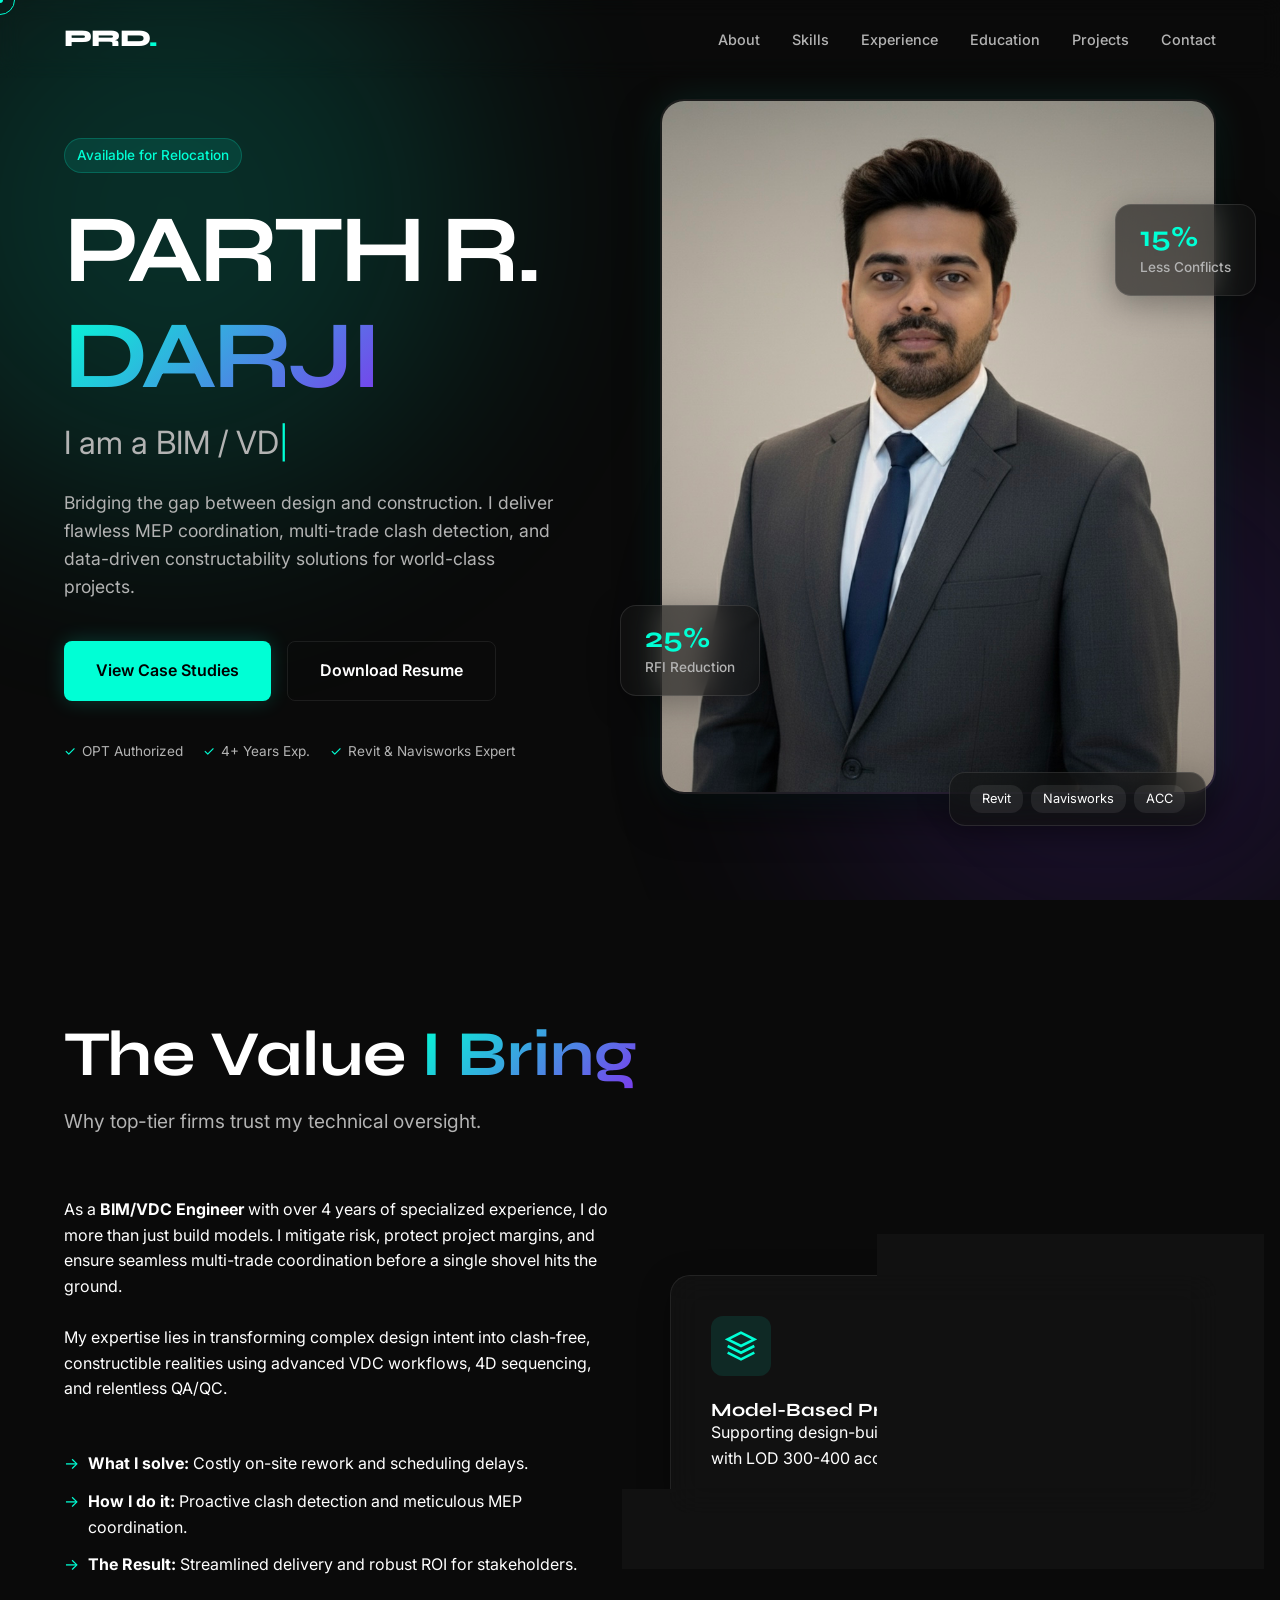
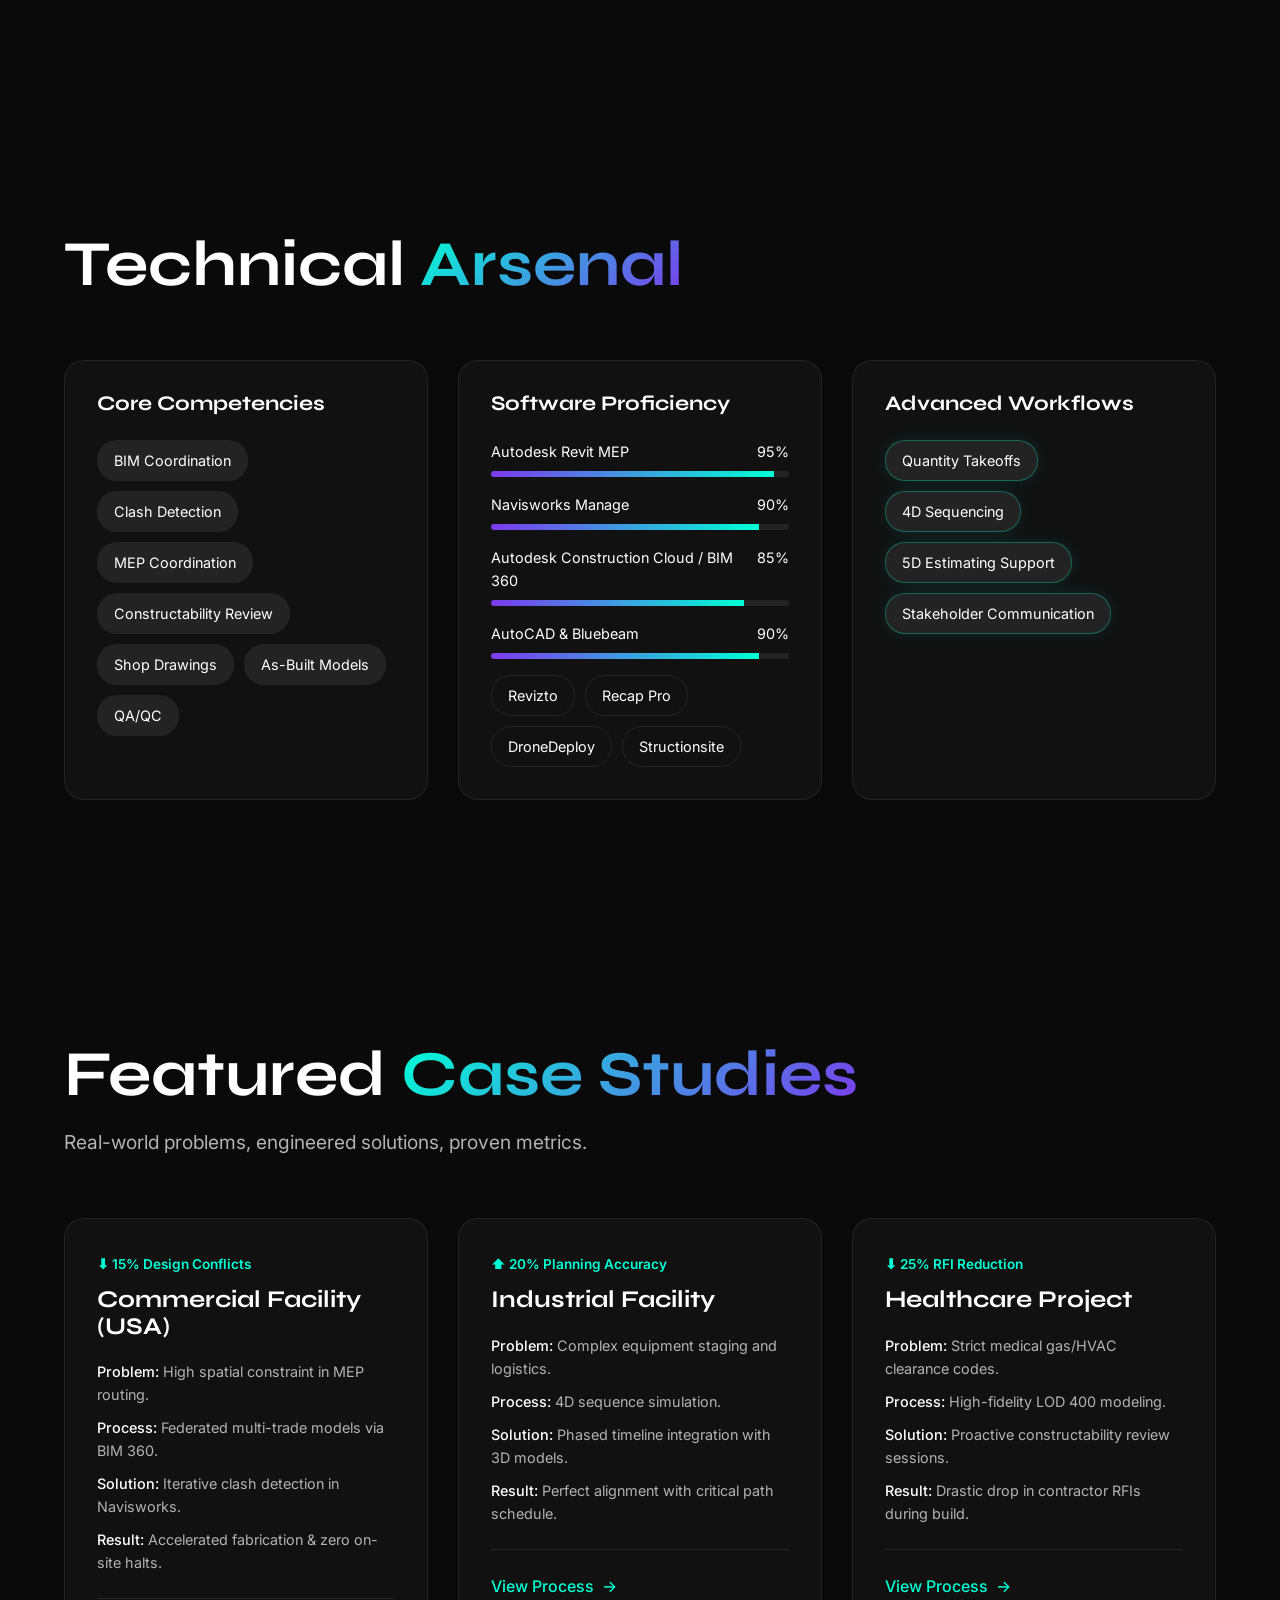
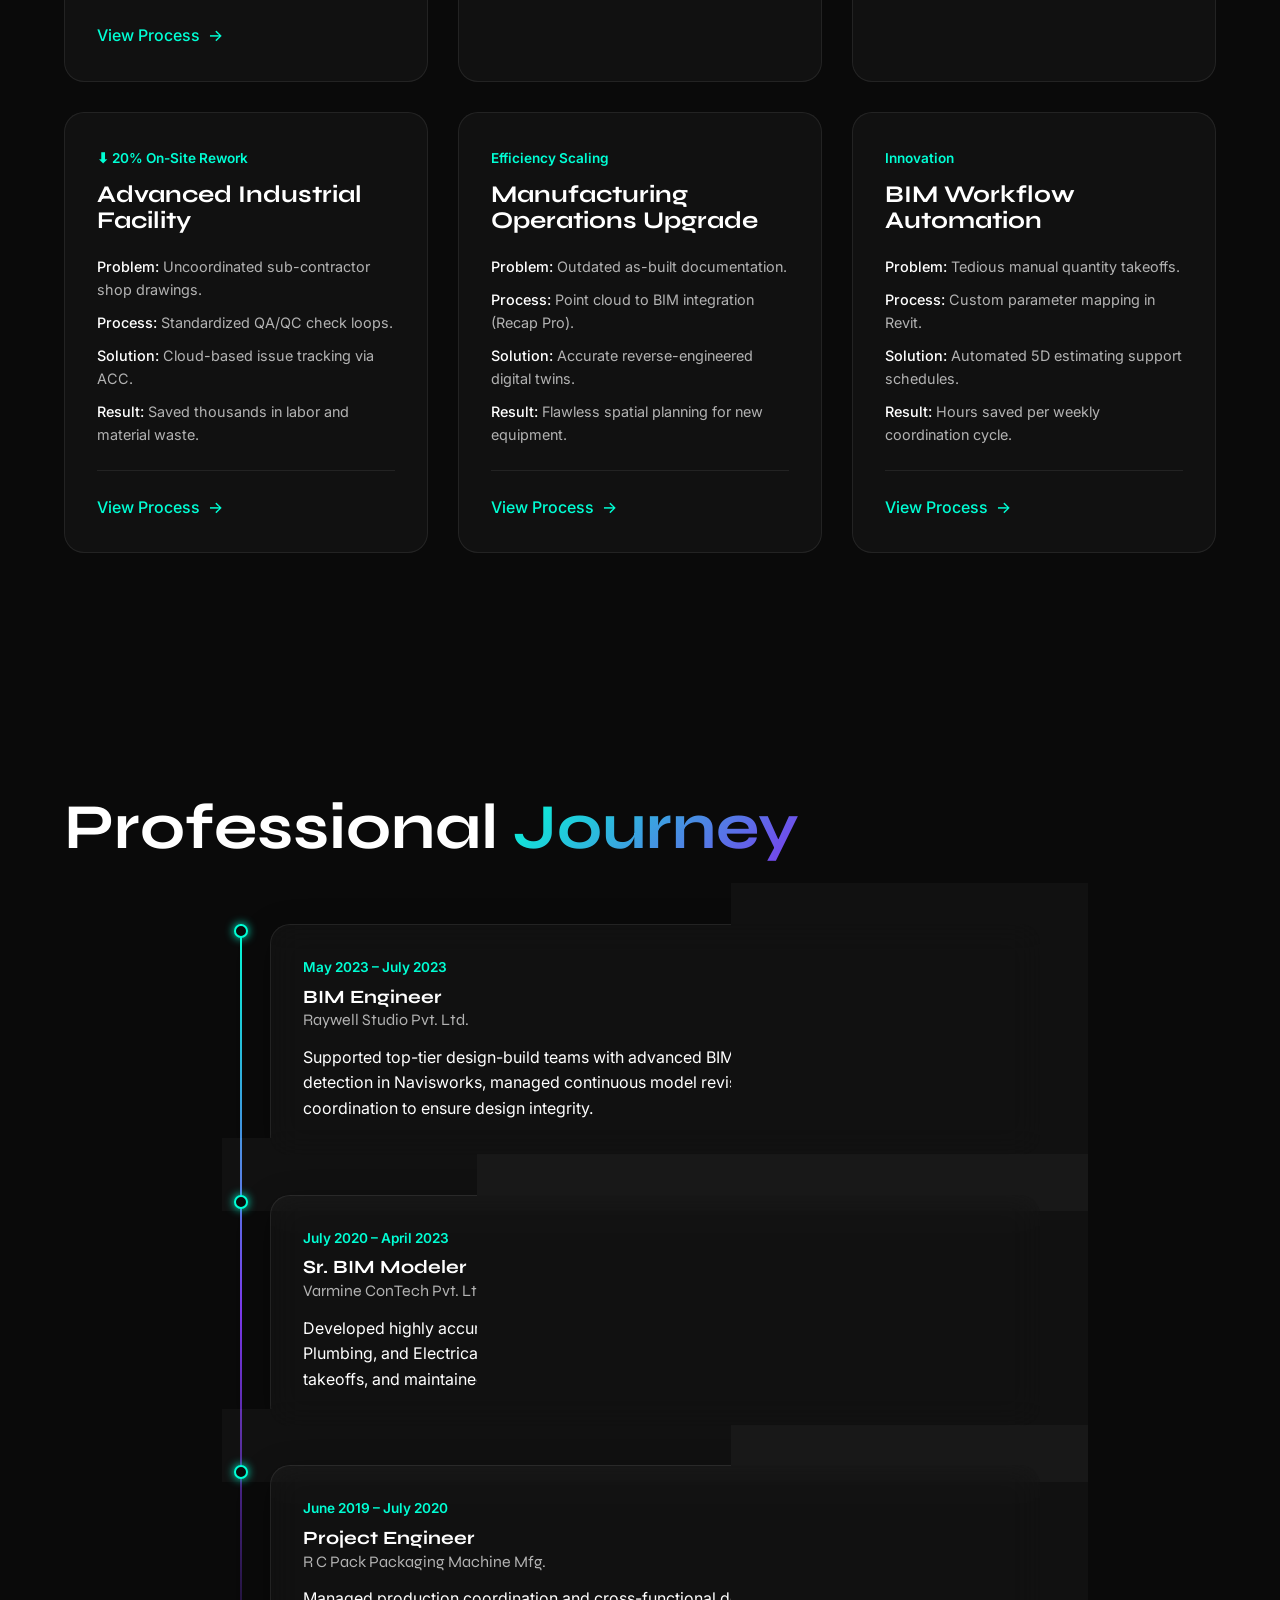
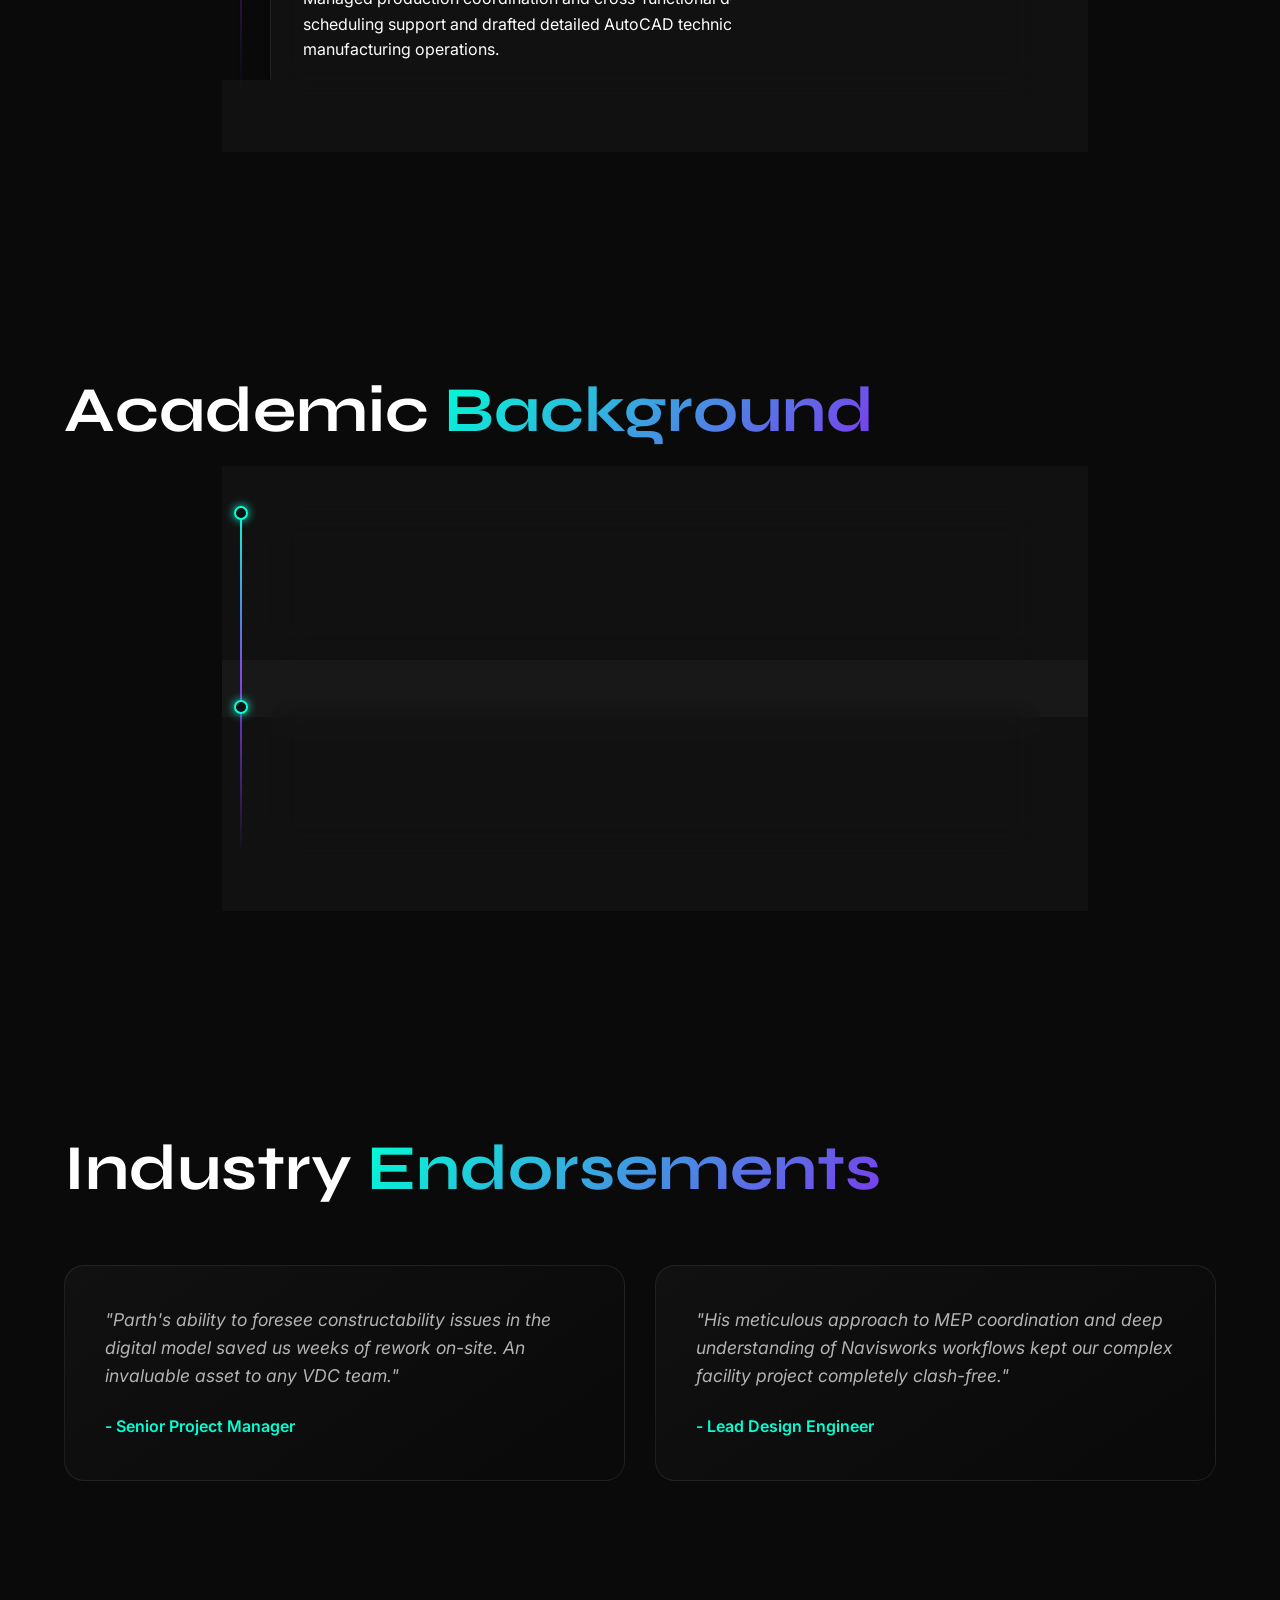
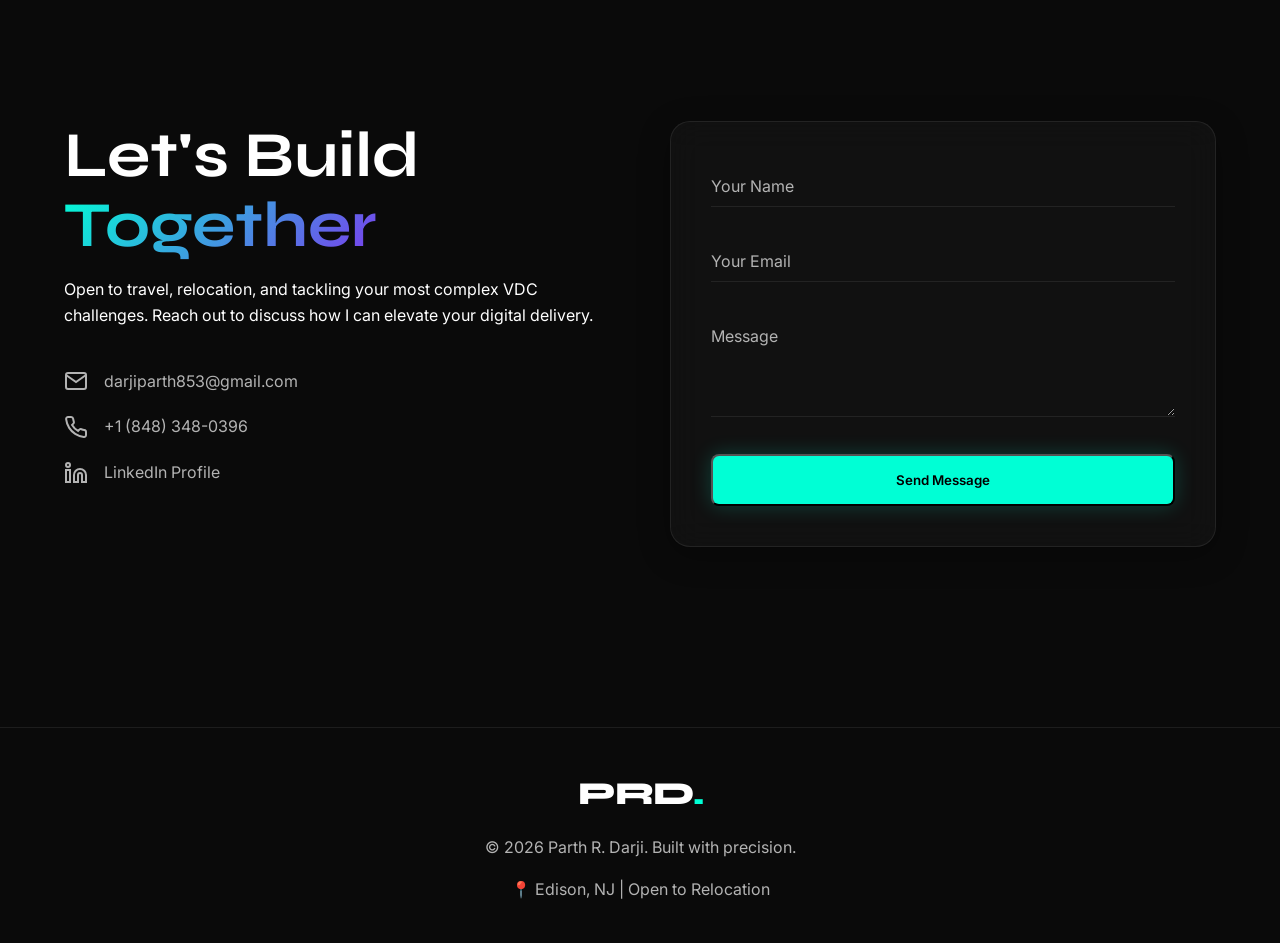
==== index.html @ 0d990e80 "Update index.html" ====
<!DOCTYPE html>
<html lang="en">
<head>
    <meta charset="UTF-8">
    <meta name="viewport" content="width=device-width, initial-scale=1.0">
    <meta name="description" content="Parth Rajendrakumar Darji - BIM/VDC Engineer & Construction Technology Specialist">
    <title>Parth R. Darji | BIM / VDC Engineer</title>
    <link rel="stylesheet" href="style.css?v=3">
    <!-- Premium Typography: Inter for UI, Syne for Headings -->
    <link rel="preconnect" href="https://fonts.googleapis.com">
    <link rel="preconnect" href="https://fonts.gstatic.com" crossorigin>
    <link href="https://fonts.googleapis.com/css2?family=Inter:wght@300;400;500;600&family=Syne:wght@500;700;800&display=swap" rel="stylesheet">
</head>
<body>
    <!-- Custom Cursor -->
    <div class="cursor-dot"></div>
    <div class="cursor-outline"></div>

    <!-- Ambient Background -->
    <div class="ambient-bg">
        <div class="glow-orb primary"></div>
        <div class="glow-orb secondary"></div>
    </div>

    <!-- Sticky Navbar -->
    <nav class="navbar">
        <div class="nav-container">
            <a href="#hero" class="logo">PRD<span>.</span></a>
            <div class="nav-links">
                <a href="#about" class="nav-link">About</a>
                <a href="#skills" class="nav-link">Skills</a>
                <a href="#experience" class="nav-link">Experience</a>
                <a href="#education" class="nav-link">Education</a>
                <a href="#projects" class="nav-link">Projects</a>
                <a href="#contact" class="nav-link">Contact</a>
            </div>
            <button class="mobile-menu-btn" aria-label="Toggle menu">
                <div class="menu-bar"></div>
                <div class="menu-bar"></div>
            </button>
        </div>
    </nav>

    <main>
        <!-- Hero Section -->
        <section id="hero" class="hero">
            <div class="hero-content reveal">
                <div class="hero-badge">Available for Relocation</div>
                <h1 class="hero-title">
                    PARTH R. <br> <span class="text-gradient">DARJI</span>
                </h1>
                <h2 class="hero-subtitle">
                    I am a <span class="typing-text"></span><span class="cursor-blink">|</span>
                </h2>
                <p class="hero-desc">
                    Bridging the gap between design and construction. I deliver flawless MEP coordination, multi-trade clash detection, and data-driven constructability solutions for world-class projects.
                </p>
                <div class="hero-actions">
                    <a href="#projects" class="btn btn-primary">View Case Studies</a>
                    <a href="Parth_Resume.pdf" target="_blank" class="btn btn-secondary">Download Resume</a>
                </div>
                
                <div class="trust-badges">
                    <div class="badge"><span>✓</span> OPT Authorized</div>
                    <div class="badge"><span>✓</span> 4+ Years Exp.</div>
                    <div class="badge"><span>✓</span> Revit & Navisworks Expert</div>
                </div>
            </div>
            <div class="hero-visual reveal tilt-card">
                <div class="hero-portrait-container 3d-element">
                    <img src="profile-photo.jpg" alt="Parth R. Darji" class="hero-portrait">
                    <div class="floating-glass-card stat-card-1">
                        <h4>15%</h4><p>Less Conflicts</p>
                    </div>
                    <div class="floating-glass-card stat-card-2">
                        <h4>25%</h4><p>RFI Reduction</p>
                    </div>
                    <div class="floating-glass-card tech-stack-card">
                        <span>Revit</span>
                        <span>Navisworks</span>
                        <span>ACC</span>
                    </div>
                </div>
            </div>
        </section>

        <!-- About Section -->
        <section id="about" class="section">
            <div class="section-header reveal">
                <h2 class="section-title">The Value <span class="text-gradient">I Bring</span></h2>
                <p class="section-subtitle">Why top-tier firms trust my technical oversight.</p>
            </div>
            <div class="about-grid">
                <div class="about-text reveal">
                    <p>As a <strong>BIM/VDC Engineer</strong> with over 4 years of specialized experience, I do more than just build models. I mitigate risk, protect project margins, and ensure seamless multi-trade coordination before a single shovel hits the ground.</p>
                    <br>
                    <p>My expertise lies in transforming complex design intent into clash-free, constructible realities using advanced VDC workflows, 4D sequencing, and relentless QA/QC.</p>
                    <br>
                    <ul class="value-list">
                        <li><strong>What I solve:</strong> Costly on-site rework and scheduling delays.</li>
                        <li><strong>How I do it:</strong> Proactive clash detection and meticulous MEP coordination.</li>
                        <li><strong>The Result:</strong> Streamlined delivery and robust ROI for stakeholders.</li>
                    </ul>
                </div>
                <div class="about-stats reveal tilt-card">
                    <div class="glass-panel">
                        <div class="panel-icon">
                            <svg width="32" height="32" viewBox="0 0 24 24" fill="none" stroke="var(--primary)" stroke-width="2"><path d="M12 2L2 7l10 5 10-5-10-5zM2 17l10 5 10-5M2 12l10 5 10-5"/></svg>
                        </div>
                        <h3>Model-Based Project Delivery</h3>
                        <p>Supporting design-build teams through the entire lifecycle with LOD 300-400 accuracy.</p>
                    </div>
                </div>
            </div>
        </section>

        <!-- Skills Section -->
        <section id="skills" class="section">
            <div class="section-header reveal">
                <h2 class="section-title">Technical <span class="text-gradient">Arsenal</span></h2>
            </div>
            <div class="skills-container">
                <div class="skill-category reveal">
                    <h3 class="category-title">Core Competencies</h3>
                    <div class="skill-tags">
                        <span class="skill-tag">BIM Coordination</span>
                        <span class="skill-tag">Clash Detection</span>
                        <span class="skill-tag">MEP Coordination</span>
                        <span class="skill-tag">Constructability Review</span>
                        <span class="skill-tag">Shop Drawings</span>
                        <span class="skill-tag">As-Built Models</span>
                        <span class="skill-tag">QA/QC</span>
                    </div>
                </div>
                <div class="skill-category reveal" style="transition-delay: 0.1s;">
                    <h3 class="category-title">Software Proficiency</h3>
                    <div class="skill-progress-list">
                        <div class="skill-bar">
                            <div class="skill-info"><span>Autodesk Revit MEP</span><span>95%</span></div>
                            <div class="progress-bg"><div class="progress-fill" data-width="95%"></div></div>
                        </div>
                        <div class="skill-bar">
                            <div class="skill-info"><span>Navisworks Manage</span><span>90%</span></div>
                            <div class="progress-bg"><div class="progress-fill" data-width="90%"></div></div>
                        </div>
                        <div class="skill-bar">
                            <div class="skill-info"><span>Autodesk Construction Cloud / BIM 360</span><span>85%</span></div>
                            <div class="progress-bg"><div class="progress-fill" data-width="85%"></div></div>
                        </div>
                        <div class="skill-bar">
                            <div class="skill-info"><span>AutoCAD & Bluebeam</span><span>90%</span></div>
                            <div class="progress-bg"><div class="progress-fill" data-width="90%"></div></div>
                        </div>
                    </div>
                    <div class="skill-tags mt-4">
                        <span class="skill-tag outline">Revizto</span>
                        <span class="skill-tag outline">Recap Pro</span>
                        <span class="skill-tag outline">DroneDeploy</span>
                        <span class="skill-tag outline">Structionsite</span>
                    </div>
                </div>
                <div class="skill-category reveal" style="transition-delay: 0.2s;">
                    <h3 class="category-title">Advanced Workflows</h3>
                    <div class="skill-tags">
                        <span class="skill-tag primary-glow">Quantity Takeoffs</span>
                        <span class="skill-tag primary-glow">4D Sequencing</span>
                        <span class="skill-tag primary-glow">5D Estimating Support</span>
                        <span class="skill-tag primary-glow">Stakeholder Communication</span>
                    </div>
                </div>
            </div>
        </section>

        <!-- Projects / Case Studies -->
        <section id="projects" class="section">
            <div class="section-header reveal">
                <h2 class="section-title">Featured <span class="text-gradient">Case Studies</span></h2>
                <p class="section-subtitle">Real-world problems, engineered solutions, proven metrics.</p>
            </div>
            <div class="projects-grid">
                <!-- Project 1 -->
                <div class="project-card reveal tilt-card">
                    <div class="project-content">
                        <div class="project-top">
                            <span class="project-metric">⬇ 15% Design Conflicts</span>
                            <h3>Commercial Facility (USA)</h3>
                        </div>
                        <div class="project-details">
                            <div class="detail-row"><span class="label">Problem:</span> High spatial constraint in MEP routing.</div>
                            <div class="detail-row"><span class="label">Process:</span> Federated multi-trade models via BIM 360.</div>
                            <div class="detail-row"><span class="label">Solution:</span> Iterative clash detection in Navisworks.</div>
                            <div class="detail-row"><span class="label">Result:</span> Accelerated fabrication & zero on-site halts.</div>
                        </div>
                        <div class="project-actions">
                            <a href="#" class="btn-text">View Process <span>→</span></a>
                        </div>
                    </div>
                </div>
                <!-- Project 2 -->
                <div class="project-card reveal tilt-card">
                    <div class="project-content">
                        <div class="project-top">
                            <span class="project-metric">⬆ 20% Planning Accuracy</span>
                            <h3>Industrial Facility</h3>
                        </div>
                        <div class="project-details">
                            <div class="detail-row"><span class="label">Problem:</span> Complex equipment staging and logistics.</div>
                            <div class="detail-row"><span class="label">Process:</span> 4D sequence simulation.</div>
                            <div class="detail-row"><span class="label">Solution:</span> Phased timeline integration with 3D models.</div>
                            <div class="detail-row"><span class="label">Result:</span> Perfect alignment with critical path schedule.</div>
                        </div>
                        <div class="project-actions">
                            <a href="#" class="btn-text">View Process <span>→</span></a>
                        </div>
                    </div>
                </div>
                <!-- Project 3 -->
                <div class="project-card reveal tilt-card">
                    <div class="project-content">
                        <div class="project-top">
                            <span class="project-metric">⬇ 25% RFI Reduction</span>
                            <h3>Healthcare Project</h3>
                        </div>
                        <div class="project-details">
                            <div class="detail-row"><span class="label">Problem:</span> Strict medical gas/HVAC clearance codes.</div>
                            <div class="detail-row"><span class="label">Process:</span> High-fidelity LOD 400 modeling.</div>
                            <div class="detail-row"><span class="label">Solution:</span> Proactive constructability review sessions.</div>
                            <div class="detail-row"><span class="label">Result:</span> Drastic drop in contractor RFIs during build.</div>
                        </div>
                        <div class="project-actions">
                            <a href="#" class="btn-text">View Process <span>→</span></a>
                        </div>
                    </div>
                </div>
                <!-- Project 4 -->
                <div class="project-card reveal tilt-card">
                    <div class="project-content">
                        <div class="project-top">
                            <span class="project-metric">⬇ 20% On-Site Rework</span>
                            <h3>Advanced Industrial Facility</h3>
                        </div>
                        <div class="project-details">
                            <div class="detail-row"><span class="label">Problem:</span> Uncoordinated sub-contractor shop drawings.</div>
                            <div class="detail-row"><span class="label">Process:</span> Standardized QA/QC check loops.</div>
                            <div class="detail-row"><span class="label">Solution:</span> Cloud-based issue tracking via ACC.</div>
                            <div class="detail-row"><span class="label">Result:</span> Saved thousands in labor and material waste.</div>
                        </div>
                        <div class="project-actions">
                            <a href="#" class="btn-text">View Process <span>→</span></a>
                        </div>
                    </div>
                </div>
                <!-- Project 5 -->
                <div class="project-card reveal tilt-card">
                    <div class="project-content">
                        <div class="project-top">
                            <span class="project-metric">Efficiency Scaling</span>
                            <h3>Manufacturing Operations Upgrade</h3>
                        </div>
                        <div class="project-details">
                            <div class="detail-row"><span class="label">Problem:</span> Outdated as-built documentation.</div>
                            <div class="detail-row"><span class="label">Process:</span> Point cloud to BIM integration (Recap Pro).</div>
                            <div class="detail-row"><span class="label">Solution:</span> Accurate reverse-engineered digital twins.</div>
                            <div class="detail-row"><span class="label">Result:</span> Flawless spatial planning for new equipment.</div>
                        </div>
                        <div class="project-actions">
                            <a href="#" class="btn-text">View Process <span>→</span></a>
                        </div>
                    </div>
                </div>
                <!-- Project 6 -->
                <div class="project-card reveal tilt-card">
                    <div class="project-content">
                        <div class="project-top">
                            <span class="project-metric">Innovation</span>
                            <h3>BIM Workflow Automation</h3>
                        </div>
                        <div class="project-details">
                            <div class="detail-row"><span class="label">Problem:</span> Tedious manual quantity takeoffs.</div>
                            <div class="detail-row"><span class="label">Process:</span> Custom parameter mapping in Revit.</div>
                            <div class="detail-row"><span class="label">Solution:</span> Automated 5D estimating support schedules.</div>
                            <div class="detail-row"><span class="label">Result:</span> Hours saved per weekly coordination cycle.</div>
                        </div>
                        <div class="project-actions">
                            <a href="#" class="btn-text">View Process <span>→</span></a>
                        </div>
                    </div>
                </div>
            </div>
        </section>

        <!-- Experience Timeline -->
        <section id="experience" class="section">
            <div class="section-header reveal">
                <h2 class="section-title">Professional <span class="text-gradient">Journey</span></h2>
            </div>
            <div class="timeline">
                <div class="timeline-item reveal">
                    <div class="timeline-dot"></div>
                    <div class="timeline-content glass-panel">
                        <span class="timeline-date">May 2023 – July 2023</span>
                        <h3>BIM Engineer</h3>
                        <h4>Raywell Studio Pvt. Ltd.</h4>
                        <p>Supported top-tier design-build teams with advanced BIM workflows. Orchestrated clash detection in Navisworks, managed continuous model revisions, and facilitated multi-trade coordination to ensure design integrity.</p>
                    </div>
                </div>
                <div class="timeline-item reveal">
                    <div class="timeline-dot"></div>
                    <div class="timeline-content glass-panel">
                        <span class="timeline-date">July 2020 – April 2023</span>
                        <h3>Sr. BIM Modeler</h3>
                        <h4>Varmine ConTech Pvt. Ltd.</h4>
                        <p>Developed highly accurate LOD 300–400 MEP models. Led clash detection across HVAC, Plumbing, and Electrical disciplines. Generated precise shop drawings, automated quantity takeoffs, and maintained strict BIM standards & QA/QC.</p>
                    </div>
                </div>
                <div class="timeline-item reveal">
                    <div class="timeline-dot"></div>
                    <div class="timeline-content glass-panel">
                        <span class="timeline-date">June 2019 – July 2020</span>
                        <h3>Project Engineer</h3>
                        <h4>R C Pack Packaging Machine Mfg.</h4>
                        <p>Managed production coordination and cross-functional delivery. Provided essential scheduling support and drafted detailed AutoCAD technical drawings to streamline manufacturing operations.</p>
                    </div>
                </div>
            </div>
        </section>

        <!-- Education Section -->
        <section id="education" class="section">
            <div class="section-header reveal">
                <h2 class="section-title">Academic <span class="text-gradient">Background</span></h2>
            </div>
            <div class="timeline">
                <div class="timeline-item reveal">
                    <div class="timeline-dot"></div>
                    <div class="timeline-content glass-panel">
                        <span class="timeline-date">Graduated: [Year]</span>
                        <h3>Master of Science in [Your Major]</h3>
                        <h4>[University Name], [Location]</h4>
                    </div>
                </div>
                <div class="timeline-item reveal">
                    <div class="timeline-dot"></div>
                    <div class="timeline-content glass-panel">
                        <span class="timeline-date">Graduated: [Year]</span>
                        <h3>Bachelor of Engineering in Civil Engineering</h3>
                        <h4>[University Name], [Location]</h4>
                    </div>
                </div>
            </div>
        </section>

        <!-- Testimonials -->
        <section id="testimonials" class="section">
            <div class="section-header reveal">
                <h2 class="section-title">Industry <span class="text-gradient">Endorsements</span></h2>
            </div>
            <div class="testimonials-grid">
                <div class="testimonial-card reveal">
                    <p class="quote">"Parth's ability to foresee constructability issues in the digital model saved us weeks of rework on-site. An invaluable asset to any VDC team."</p>
                    <div class="author">- Senior Project Manager</div>
                </div>
                <div class="testimonial-card reveal" style="transition-delay: 0.1s;">
                    <p class="quote">"His meticulous approach to MEP coordination and deep understanding of Navisworks workflows kept our complex facility project completely clash-free."</p>
                    <div class="author">- Lead Design Engineer</div>
                </div>
            </div>
        </section>

        <!-- Contact Section -->
        <section id="contact" class="section">
            <div class="contact-container reveal">
                <div class="contact-info">
                    <h2 class="section-title">Let's Build <span class="text-gradient">Together</span></h2>
                    <p>Open to travel, relocation, and tackling your most complex VDC challenges. Reach out to discuss how I can elevate your digital delivery.</p>
                    
                    <div class="contact-methods">
                        <a href="mailto:darjiparth853@gmail.com" class="contact-method">
                            <svg width="24" height="24" viewBox="0 0 24 24" fill="none" stroke="currentColor" stroke-width="2"><path d="M4 4h16c1.1 0 2 .9 2 2v12c0 1.1-.9 2-2 2H4c-1.1 0-2-.9-2-2V6c0-1.1.9-2 2-2z"></path><polyline points="22,6 12,13 2,6"></polyline></svg>
                            darjiparth853@gmail.com
                        </a>
                        <a href="tel:+18483480396" class="contact-method">
                            <svg width="24" height="24" viewBox="0 0 24 24" fill="none" stroke="currentColor" stroke-width="2"><path d="M22 16.92v3a2 2 0 0 1-2.18 2 19.79 19.79 0 0 1-8.63-3.07 19.5 19.5 0 0 1-6-6 19.79 19.79 0 0 1-3.07-8.67A2 2 0 0 1 4.11 2h3a2 2 0 0 1 2 1.72 12.84 12.84 0 0 0 .7 2.81 2 2 0 0 1-.45 2.11L8.09 9.91a16 16 0 0 0 6 6l1.27-1.27a2 2 0 0 1 2.11-.45 12.84 12.84 0 0 0 2.81.7A2 2 0 0 1 22 16.92z"></path></svg>
                            +1 (848) 348-0396
                        </a>
                        <a href="https://linkedin.com/in/darjiparth853/" target="_blank" class="contact-method">
                            <svg width="24" height="24" viewBox="0 0 24 24" fill="none" stroke="currentColor" stroke-width="2"><path d="M16 8a6 6 0 0 1 6 6v7h-4v-7a2 2 0 0 0-2-2 2 2 0 0 0-2 2v7h-4v-7a6 6 0 0 1 6-6z"></path><rect x="2" y="9" width="4" height="12"></rect><circle cx="4" cy="4" r="2"></circle></svg>
                            LinkedIn Profile
                        </a>
                    </div>
                </div>
                <form class="contact-form glass-panel">
                    <div class="input-group">
                        <input type="text" id="name" required placeholder=" ">
                        <label for="name">Your Name</label>
                    </div>
                    <div class="input-group">
                        <input type="email" id="email" required placeholder=" ">
                        <label for="email">Your Email</label>
                    </div>
                    <div class="input-group">
                        <textarea id="message" required rows="4" placeholder=" "></textarea>
                        <label for="message">Message</label>
                    </div>
                    <button type="submit" class="btn btn-primary w-100">Send Message</button>
                </form>
            </div>
        </section>
    </main>

    <footer>
        <div class="footer-content">
            <p class="logo">PRD<span>.</span></p>
            <p>&copy; <script>document.write(new Date().getFullYear())</script> Parth R. Darji. Built with precision.</p>
            <p class="location">📍 Edison, NJ | Open to Relocation</p>
        </div>
    </footer>

    <script src="script.js"></script>
</body>
</html>
---- style.css ----
:root {
    /* Color System */
    --bg: #0a0a0a;
    --surface: rgba(255, 255, 255, 0.03);
    --surface-hover: rgba(255, 255, 255, 0.08);
    --surface-border: rgba(255, 255, 255, 0.08);
    --primary: #00ffd5;
    --secondary: #7c3aed;
    --text: #ffffff;
    --muted: #b3b3b3;
    --accent-glow: rgba(0, 255, 213, 0.25);
    
    /* Typography */
    --font-sans: 'Inter', sans-serif;
    --font-heading: 'Syne', sans-serif;
    
    /* Spacing & Layout */
    --max-width: 1200px;
    --section-padding: 120px 24px;
    
    /* Animation */
    --transition-smooth: 0.4s cubic-bezier(0.16, 1, 0.3, 1);
}

/* Base Reset */
* {
    margin: 0;
    padding: 0;
    box-sizing: border-box;
}

html {
    scroll-behavior: smooth;
}

body {
    font-family: var(--font-sans);
    background-color: var(--bg);
    color: var(--text);
    line-height: 1.6;
    overflow-x: hidden;
    cursor: none; /* Custom cursor */
}

/* Custom Cursor */
.cursor-dot, .cursor-outline {
    position: fixed;
    top: 0;
    left: 0;
    transform: translate(-50%, -50%);
    border-radius: 50%;
    z-index: 9999;
    pointer-events: none;
}

.cursor-dot {
    width: 6px;
    height: 6px;
    background-color: var(--primary);
}

.cursor-outline {
    width: 30px;
    height: 30px;
    border: 1px solid var(--primary);
    transition: width 0.2s, height 0.2s, background-color 0.2s;
}

/* Ambient Background */
.ambient-bg {
    position: fixed;
    top: 0;
    left: 0;
    width: 100vw;
    height: 100vh;
    z-index: -1;
    overflow: hidden;
}

.glow-orb {
    position: absolute;
    width: 600px;
    height: 600px;
    border-radius: 50%;
    filter: blur(120px);
    opacity: 0.15;
    animation: float 15s ease-in-out infinite alternate;
}

.glow-orb.primary {
    background: var(--primary);
    top: -10%;
    left: -10%;
}

.glow-orb.secondary {
    background: var(--secondary);
    bottom: -10%;
    right: -10%;
    animation-delay: -5s;
}

@keyframes float {
    0% { transform: translate(0, 0); }
    100% { transform: translate(50px, 50px); }
}

/* Typography & Utilities */
h1, h2, h3, h4 {
    font-family: var(--font-heading);
    font-weight: 700;
    line-height: 1.1;
}

.text-gradient {
    background: linear-gradient(135deg, var(--primary), var(--secondary));
    -webkit-background-clip: text;
    -webkit-text-fill-color: transparent;
    background-clip: text;
    color: transparent;
}

.glass-panel, .glass-card {
    background: var(--surface);
    backdrop-filter: blur(16px);
    -webkit-backdrop-filter: blur(16px);
    border: 1px solid var(--surface-border);
    border-radius: 20px;
    box-shadow: 0 8px 32px rgba(0, 0, 0, 0.3);
}

/* Buttons */
.btn {
    display: inline-flex;
    align-items: center;
    justify-content: center;
    padding: 16px 32px;
    border-radius: 8px;
    font-weight: 600;
    font-family: var(--font-sans);
    text-decoration: none;
    transition: var(--transition-smooth);
    cursor: none;
    position: relative;
    overflow: hidden;
}

.btn-primary {
    background: var(--primary);
    color: #000;
    box-shadow: 0 0 20px rgba(0, 255, 213, 0.2);
}

.btn-primary:hover {
    transform: translateY(-2px);
    box-shadow: 0 0 30px var(--accent-glow);
}

.btn-secondary {
    background: transparent;
    color: var(--text);
    border: 1px solid var(--surface-border);
}

.btn-secondary:hover {
    background: var(--surface-hover);
    border-color: var(--primary);
}

.w-100 { width: 100%; }

/* Navbar */
.navbar {
    position: fixed;
    top: 0;
    left: 0;
    width: 100%;
    padding: 20px 0;
    z-index: 100;
    transition: var(--transition-smooth);
    backdrop-filter: blur(10px);
}

.navbar.scrolled {
    background: rgba(10, 10, 10, 0.8);
    padding: 15px 0;
    border-bottom: 1px solid var(--surface-border);
}

.nav-container {
    max-width: var(--max-width);
    margin: 0 auto;
    padding: 0 24px;
    display: flex;
    justify-content: space-between;
    align-items: center;
}

.logo {
    font-family: var(--font-heading);
    font-size: 1.5rem;
    font-weight: 800;
    color: var(--text);
    text-decoration: none;
    letter-spacing: -1px;
}

.logo span {
    color: var(--primary);
}

.nav-links {
    display: flex;
    gap: 32px;
}

.nav-link {
    color: var(--muted);
    text-decoration: none;
    font-size: 0.9rem;
    font-weight: 500;
    transition: color 0.3s ease;
    position: relative;
}

.nav-link:hover, .nav-link.active {
    color: var(--text);
}

.nav-link::after {
    content: '';
    position: absolute;
    bottom: -4px;
    left: 0;
    width: 0;
    height: 2px;
    background: var(--primary);
    transition: width 0.3s ease;
}

.nav-link.active::after {
    width: 100%;
}

.mobile-menu-btn {
    display: none;
    background: none;
    border: none;
    cursor: pointer;
    gap: 6px;
    flex-direction: column;
}

.menu-bar {
    width: 24px;
    height: 2px;
    background: var(--text);
    transition: 0.3s;
}

/* Sections */
.section {
    padding: var(--section-padding);
    max-width: var(--max-width);
    margin: 0 auto;
}

.section-header {
    margin-bottom: 60px;
}

.section-title {
    font-size: clamp(2.5rem, 5vw, 4rem);
    margin-bottom: 16px;
}

.section-subtitle {
    color: var(--muted);
    font-size: 1.2rem;
}

/* Hero Section */
.hero {
    min-height: 100vh;
    display: grid;
    grid-template-columns: 1fr 1fr;
    align-items: center;
    max-width: var(--max-width);
    margin: 0 auto;
    padding: 0 24px;
    gap: 40px;
}

.hero-badge {
    display: inline-block;
    padding: 6px 12px;
    background: rgba(0, 255, 213, 0.1);
    border: 1px solid rgba(0, 255, 213, 0.2);
    border-radius: 20px;
    color: var(--primary);
    font-size: 0.85rem;
    font-weight: 500;
    margin-bottom: 24px;
}

.hero-title {
    font-size: clamp(3.5rem, 8vw, 6rem);
    letter-spacing: -0.04em;
    margin-bottom: 16px;
}

.hero-subtitle {
    font-size: clamp(1.5rem, 3vw, 2rem);
    color: var(--muted);
    margin-bottom: 24px;
    font-family: var(--font-sans);
    font-weight: 400;
    min-height: 2.5rem;
}

.cursor-blink {
    color: var(--primary);
    animation: blink 1s step-end infinite;
}

@keyframes blink { 50% { opacity: 0; } }

.hero-desc {
    color: var(--muted);
    font-size: 1.1rem;
    max-width: 500px;
    margin-bottom: 40px;
}

.hero-actions {
    display: flex;
    gap: 16px;
    margin-bottom: 40px;
}

.trust-badges {
    display: flex;
    gap: 20px;
    flex-wrap: wrap;
}

.badge {
    font-size: 0.85rem;
    color: var(--muted);
    display: flex;
    align-items: center;
    gap: 6px;
}

.badge span { color: var(--primary); }

/* 3D Tilt Card in Hero */
.hero-visual { 
    perspective: 1000px; 
    transform-style: preserve-3d;
    display: flex;
    justify-content: center;
}
.tilt-card { transform-style: preserve-3d; }
.3d-element {
    position: relative;
    transform-style: preserve-3d;
    width: 100%;
    max-width: 280px;
    margin: 0 auto;
}

.hero-portrait {
    width: 100%;
    height: auto;
    aspect-ratio: 4/5;
    object-fit: cover;
    border-radius: 24px;
    border: 2px solid var(--surface-border);
    box-shadow: 0 20px 40px rgba(0,0,0,0.5), 0 0 40px rgba(0,255,213,0.1);
    transition: var(--transition-smooth);
}

.tilt-card:hover .hero-portrait {
    border-color: rgba(0, 255, 213, 0.4);
    box-shadow: 0 20px 40px rgba(0,0,0,0.6), 0 0 60px rgba(0,255,213,0.3);
}

.floating-glass-card {
    position: absolute;
    background: rgba(20, 20, 20, 0.6);
    backdrop-filter: blur(16px);
    -webkit-backdrop-filter: blur(16px);
    border: 1px solid rgba(255, 255, 255, 0.1);
    border-radius: 16px;
    padding: 16px 24px;
    box-shadow: 0 8px 32px rgba(0, 0, 0, 0.3);
    transform: translateZ(60px);
}

.floating-glass-card h4 {
    font-size: 1.8rem;
    color: var(--primary);
    margin-bottom: 4px;
}
.floating-glass-card p { color: var(--muted); font-size: 0.85rem; font-weight: 500; }

.stat-card-1 { top: 15%; right: -40px; transform: translateZ(60px); }
.stat-card-2 { bottom: 15%; left: -40px; transform: translateZ(90px); }
.tech-stack-card { bottom: -25px; right: 10px; display: flex; gap: 8px; padding: 12px 20px; transform: translateZ(45px); }

.tech-stack-card span {
    padding: 4px 12px;
    background: var(--surface-hover);
    border-radius: 12px;
    font-size: 0.8rem;
    color: var(--text);
}

/* About Section */
.about-grid {
    display: grid;
    grid-template-columns: 1fr 1fr;
    gap: 60px;
    align-items: center;
}

.value-list {
    margin-top: 24px;
    list-style: none;
}
.value-list li {
    margin-bottom: 12px;
    padding-left: 24px;
    position: relative;
}
.value-list li::before {
    content: '→';
    position: absolute;
    left: 0;
    color: var(--primary);
}

.panel-icon {
    width: 60px; height: 60px;
    background: rgba(0, 255, 213, 0.1);
    border-radius: 12px;
    display: flex; align-items: center; justify-content: center;
    margin-bottom: 24px;
}

.about-stats .glass-panel { padding: 40px; }

/* Skills Section */
.skills-container {
    display: grid;
    grid-template-columns: repeat(auto-fit, minmax(300px, 1fr));
    gap: 30px;
}

.skill-category {
    background: var(--surface);
    border: 1px solid var(--surface-border);
    border-radius: 20px;
    padding: 32px;
}

.category-title { margin-bottom: 24px; font-size: 1.3rem; }

.skill-tags { display: flex; flex-wrap: wrap; gap: 10px; }
.skill-tag {
    padding: 8px 16px;
    background: var(--surface-hover);
    border-radius: 20px;
    font-size: 0.9rem;
    border: 1px solid transparent;
}
.skill-tag.outline { background: transparent; border-color: var(--surface-border); }
.skill-tag.primary-glow { border-color: rgba(0, 255, 213, 0.3); box-shadow: 0 0 15px rgba(0,255,213,0.1); }

.skill-bar { margin-bottom: 16px; }
.skill-info { display: flex; justify-content: space-between; margin-bottom: 8px; font-size: 0.9rem; }
.progress-bg { width: 100%; height: 6px; background: var(--surface-border); border-radius: 3px; overflow: hidden; }
.progress-fill { height: 100%; background: linear-gradient(90deg, var(--secondary), var(--primary)); width: 0; transition: width 1.5s cubic-bezier(0.16, 1, 0.3, 1); }

/* Projects Section */
.projects-grid {
    display: grid;
    grid-template-columns: repeat(auto-fit, minmax(350px, 1fr));
    gap: 30px;
}

.project-card {
    background: var(--surface);
    border: 1px solid var(--surface-border);
    border-radius: 20px;
    padding: 32px;
    transition: var(--transition-smooth);
    position: relative;
    overflow: hidden;
}

.project-card:hover { border-color: rgba(0, 255, 213, 0.3); }

.project-metric {
    display: inline-block;
    color: var(--primary);
    font-size: 0.85rem;
    font-weight: 600;
    margin-bottom: 12px;
}

.project-card h3 { margin-bottom: 20px; font-size: 1.5rem; }

.detail-row {
    margin-bottom: 10px;
    font-size: 0.9rem;
    color: var(--muted);
}
.detail-row .label { color: #fff; font-weight: 500; }

.project-actions { margin-top: 24px; padding-top: 24px; border-top: 1px solid var(--surface-border); }
.btn-text { color: var(--primary); text-decoration: none; font-weight: 500; display: flex; align-items: center; gap: 8px; }
.btn-text span { transition: transform 0.3s; }
.btn-text:hover span { transform: translateX(5px); }

/* Timeline Section */
.timeline { position: relative; max-width: 800px; margin: 0 auto; padding-left: 30px; }
.timeline::before {
    content: ''; position: absolute; left: 0; top: 0; height: 100%; width: 2px;
    background: linear-gradient(to bottom, var(--primary), var(--secondary), transparent);
}

.timeline-item { position: relative; margin-bottom: 40px; }
.timeline-dot {
    position: absolute; left: -36px; top: 0; width: 14px; height: 14px;
    background: var(--bg); border: 2px solid var(--primary); border-radius: 50%;
    box-shadow: 0 0 10px var(--primary);
}
.timeline-content { padding: 32px; }
.timeline-date { color: var(--primary); font-size: 0.85rem; font-weight: 600; display: block; margin-bottom: 8px; }
.timeline-content h3 { margin-bottom: 4px; }
.timeline-content h4 { color: var(--muted); font-size: 1rem; margin-bottom: 16px; font-weight: 400; }

/* Testimonials */
.testimonials-grid { display: grid; grid-template-columns: repeat(auto-fit, minmax(300px, 1fr)); gap: 30px; }
.testimonial-card {
    padding: 40px; background: linear-gradient(145deg, var(--surface), transparent);
    border: 1px solid var(--surface-border); border-radius: 20px;
}
.quote { font-size: 1.1rem; font-style: italic; margin-bottom: 24px; color: var(--muted); }
.author { font-weight: 600; color: var(--primary); }

/* Contact Section */
.contact-container { display: grid; grid-template-columns: 1fr 1fr; gap: 60px; align-items: start; }
.contact-methods { margin-top: 40px; display: flex; flex-direction: column; gap: 20px; }
.contact-method { display: flex; align-items: center; gap: 16px; color: var(--muted); text-decoration: none; transition: color 0.3s; }
.contact-method:hover { color: var(--primary); }

.contact-form { padding: 40px; }
.input-group { position: relative; margin-bottom: 30px; }
.input-group input, .input-group textarea {
    width: 100%; padding: 12px 0; background: transparent; border: none;
    border-bottom: 1px solid var(--surface-border); color: var(--text);
    font-family: var(--font-sans); font-size: 1rem; outline: none; transition: 0.3s;
}
.input-group label {
    position: absolute; left: 0; top: 12px; color: var(--muted); pointer-events: none; transition: 0.3s;
}
.input-group input:focus, .input-group textarea:focus { border-bottom-color: var(--primary); }
.input-group input:focus ~ label, .input-group textarea:focus ~ label,
.input-group input:not(:placeholder-shown) ~ label, .input-group textarea:not(:placeholder-shown) ~ label {
    top: -20px; font-size: 0.8rem; color: var(--primary);
}

/* Footer */
footer { border-top: 1px solid var(--surface-border); padding: 40px 24px; text-align: center; margin-top: 60px; }
.footer-content { max-width: var(--max-width); margin: 0 auto; display: flex; flex-direction: column; gap: 16px; color: var(--muted); }
.footer-content .logo { font-size: 2rem; color: #fff; }

/* Animations */
.reveal { opacity: 0; transform: translateY(40px); transition: 0.8s cubic-bezier(0.16, 1, 0.3, 1); }
.reveal.active { opacity: 1; transform: translateY(0); }

/* Responsive */
@media (max-width: 992px) {
    .hero, .about-grid, .contact-container { grid-template-columns: 1fr; }
    .hero { text-align: center; padding-top: 120px; }
    .hero-actions { justify-content: center; }
    .trust-badges { justify-content: center; }
    .3d-element { margin: 60px auto 0; max-width: 260px; }
    .stat-card-1 { right: -20px; }
    .stat-card-2 { left: -20px; }
}

@media (max-width: 768px) {
    .nav-links {
        position: fixed; top: 0; right: -100%; width: 70%; height: 100vh;
        background: rgba(10, 10, 10, 0.95); backdrop-filter: blur(20px);
        flex-direction: column; justify-content: center; align-items: center;
        transition: 0.4s; border-left: 1px solid var(--surface-border);
    }
    .nav-links.active { right: 0; }
    .mobile-menu-btn { display: flex; z-index: 101; }
    
    .section-padding { padding: 80px 20px; }
    .hero-title { font-size: 3rem; }
    
    .stat-card-1, .stat-card-2 { padding: 12px 16px; }
    .floating-glass-card h4 { font-size: 1.4rem; }
    
    .cursor-dot, .cursor-outline { display: none; } /* Disable custom cursor on mobile */
    body { cursor: auto; }
    .btn, a { cursor: pointer; }
}
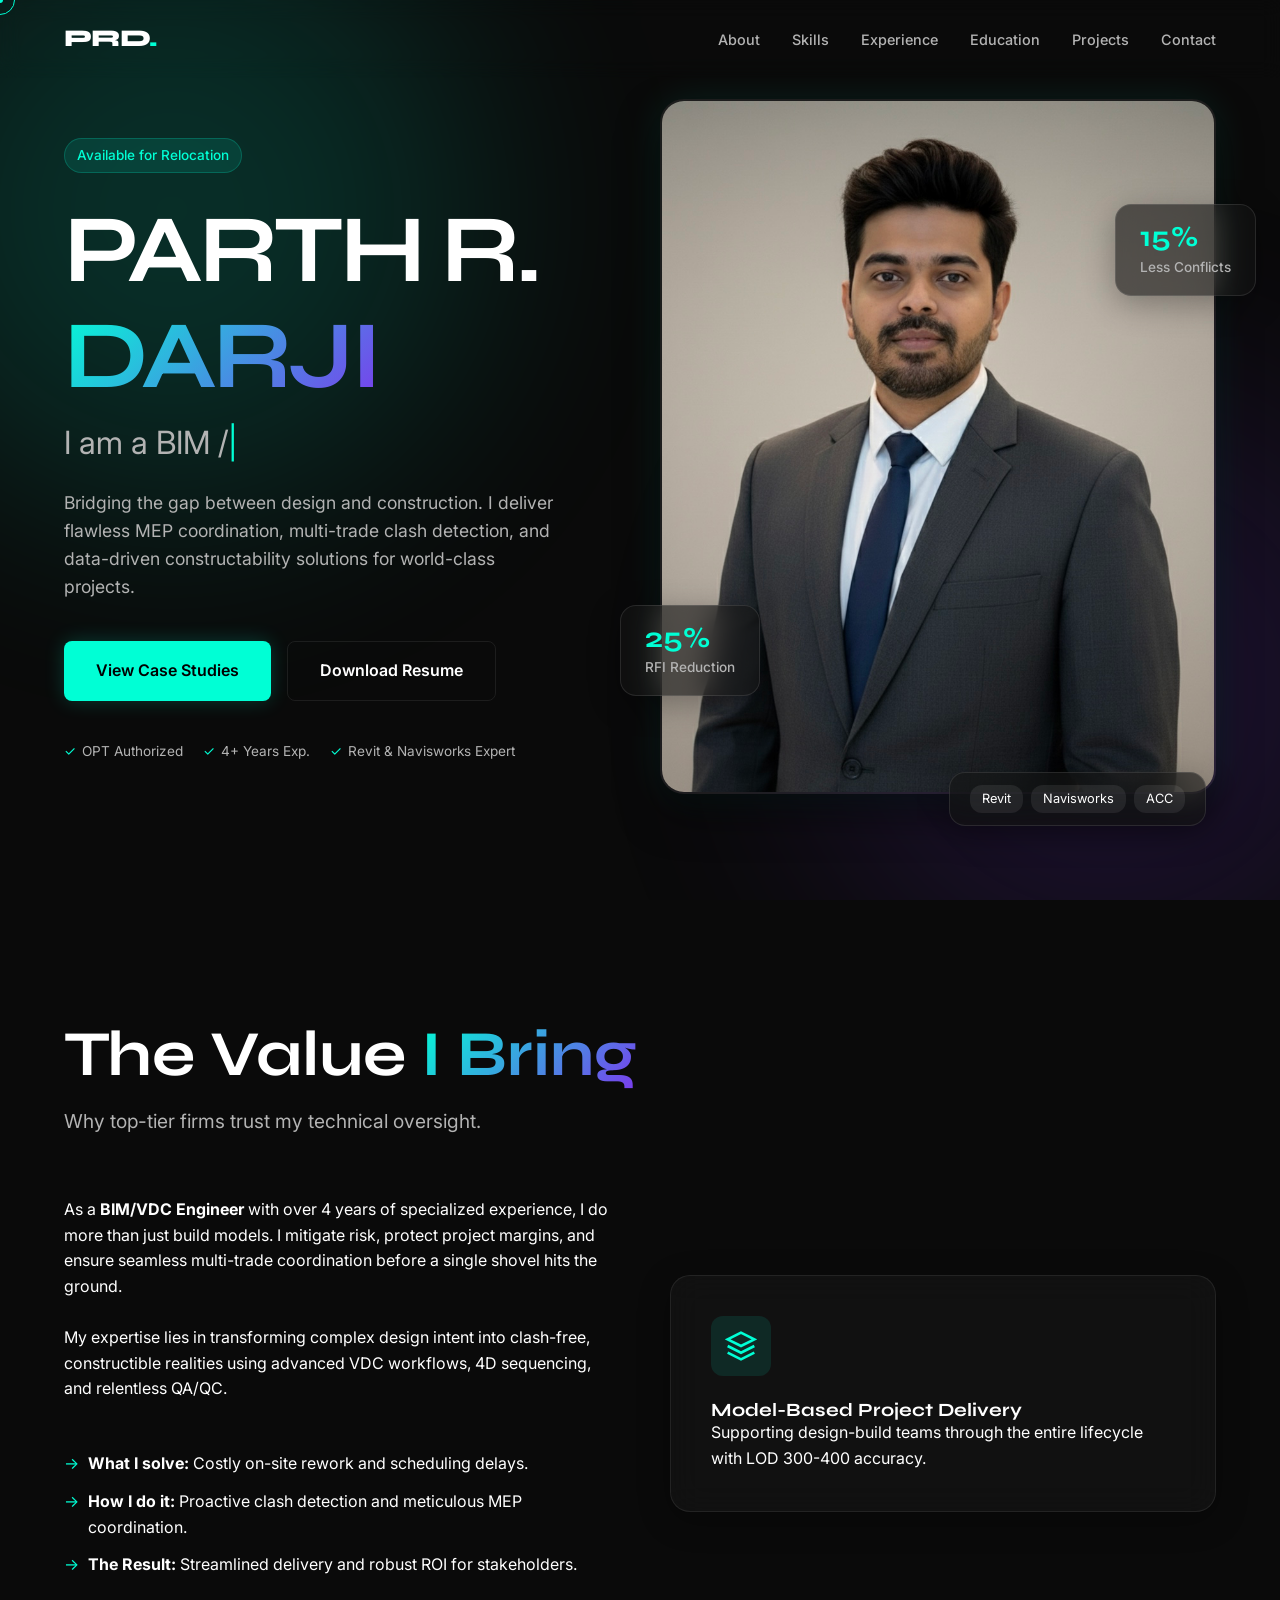
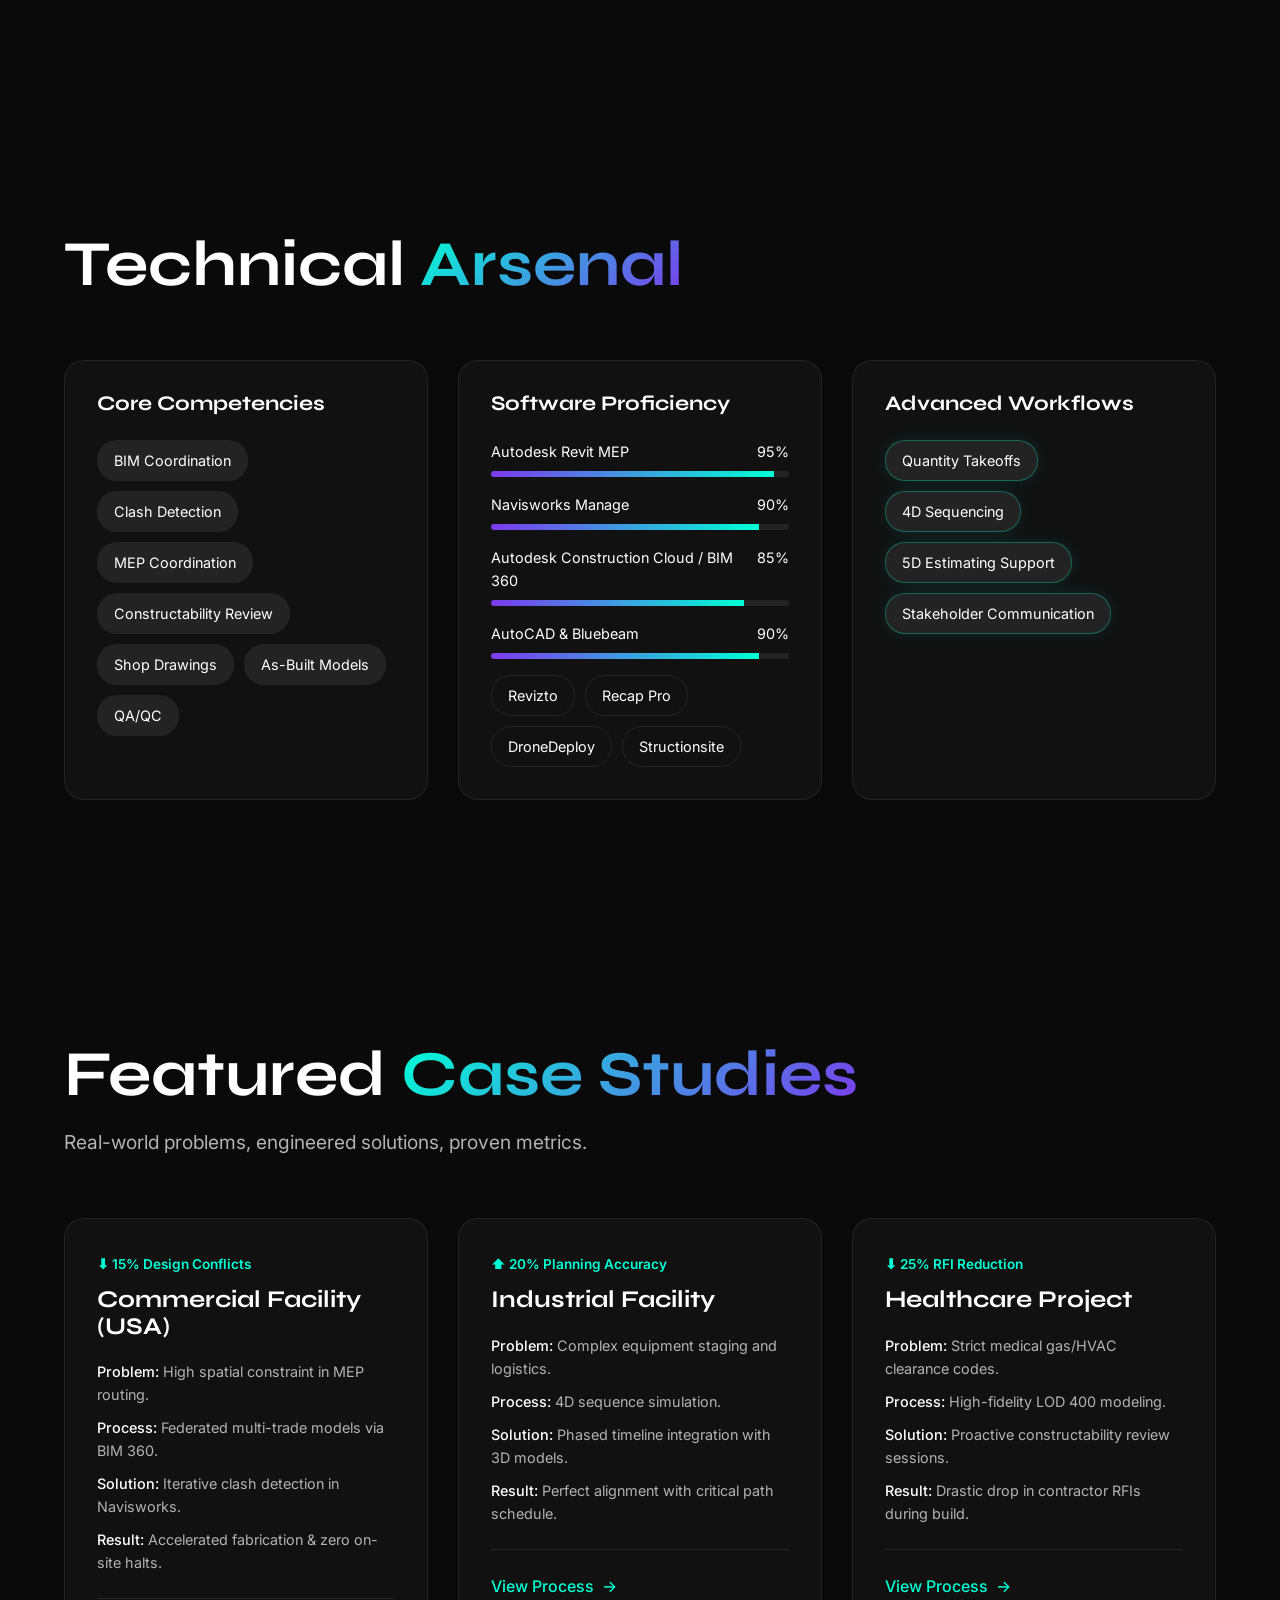
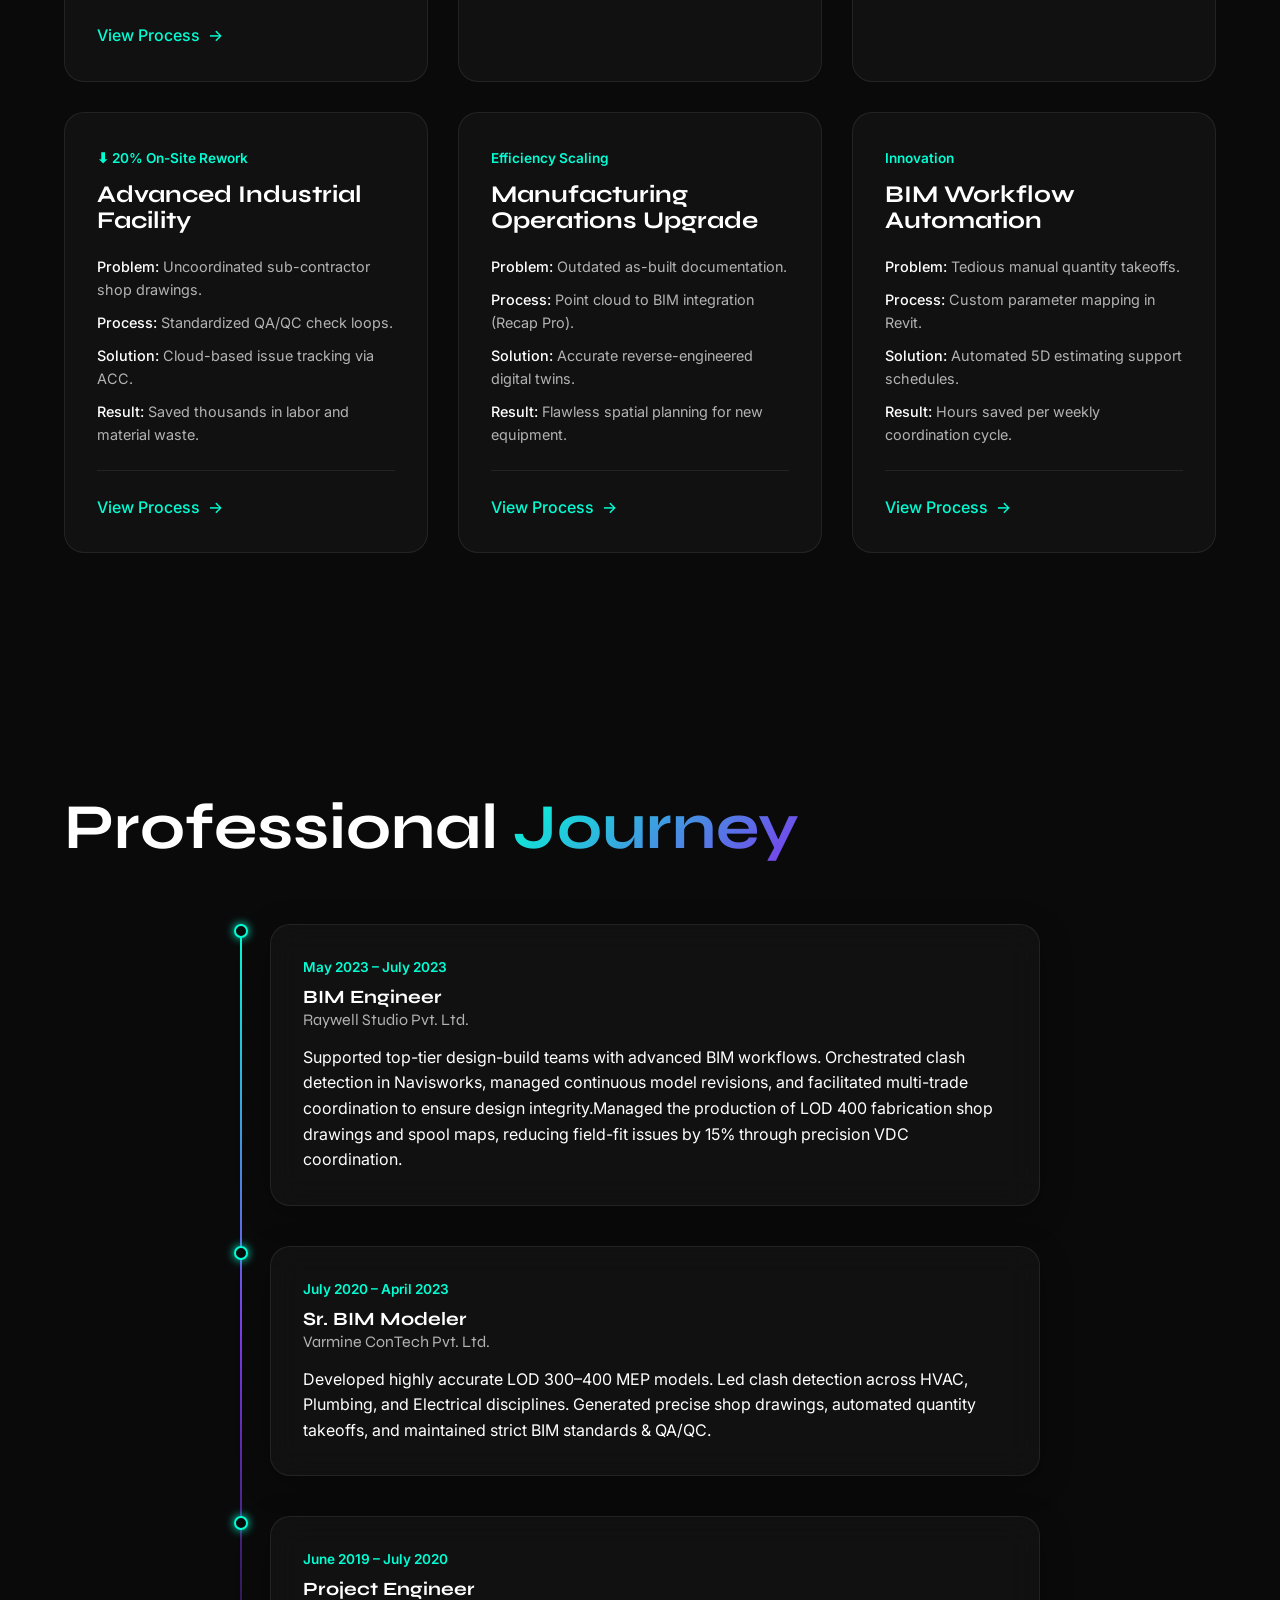
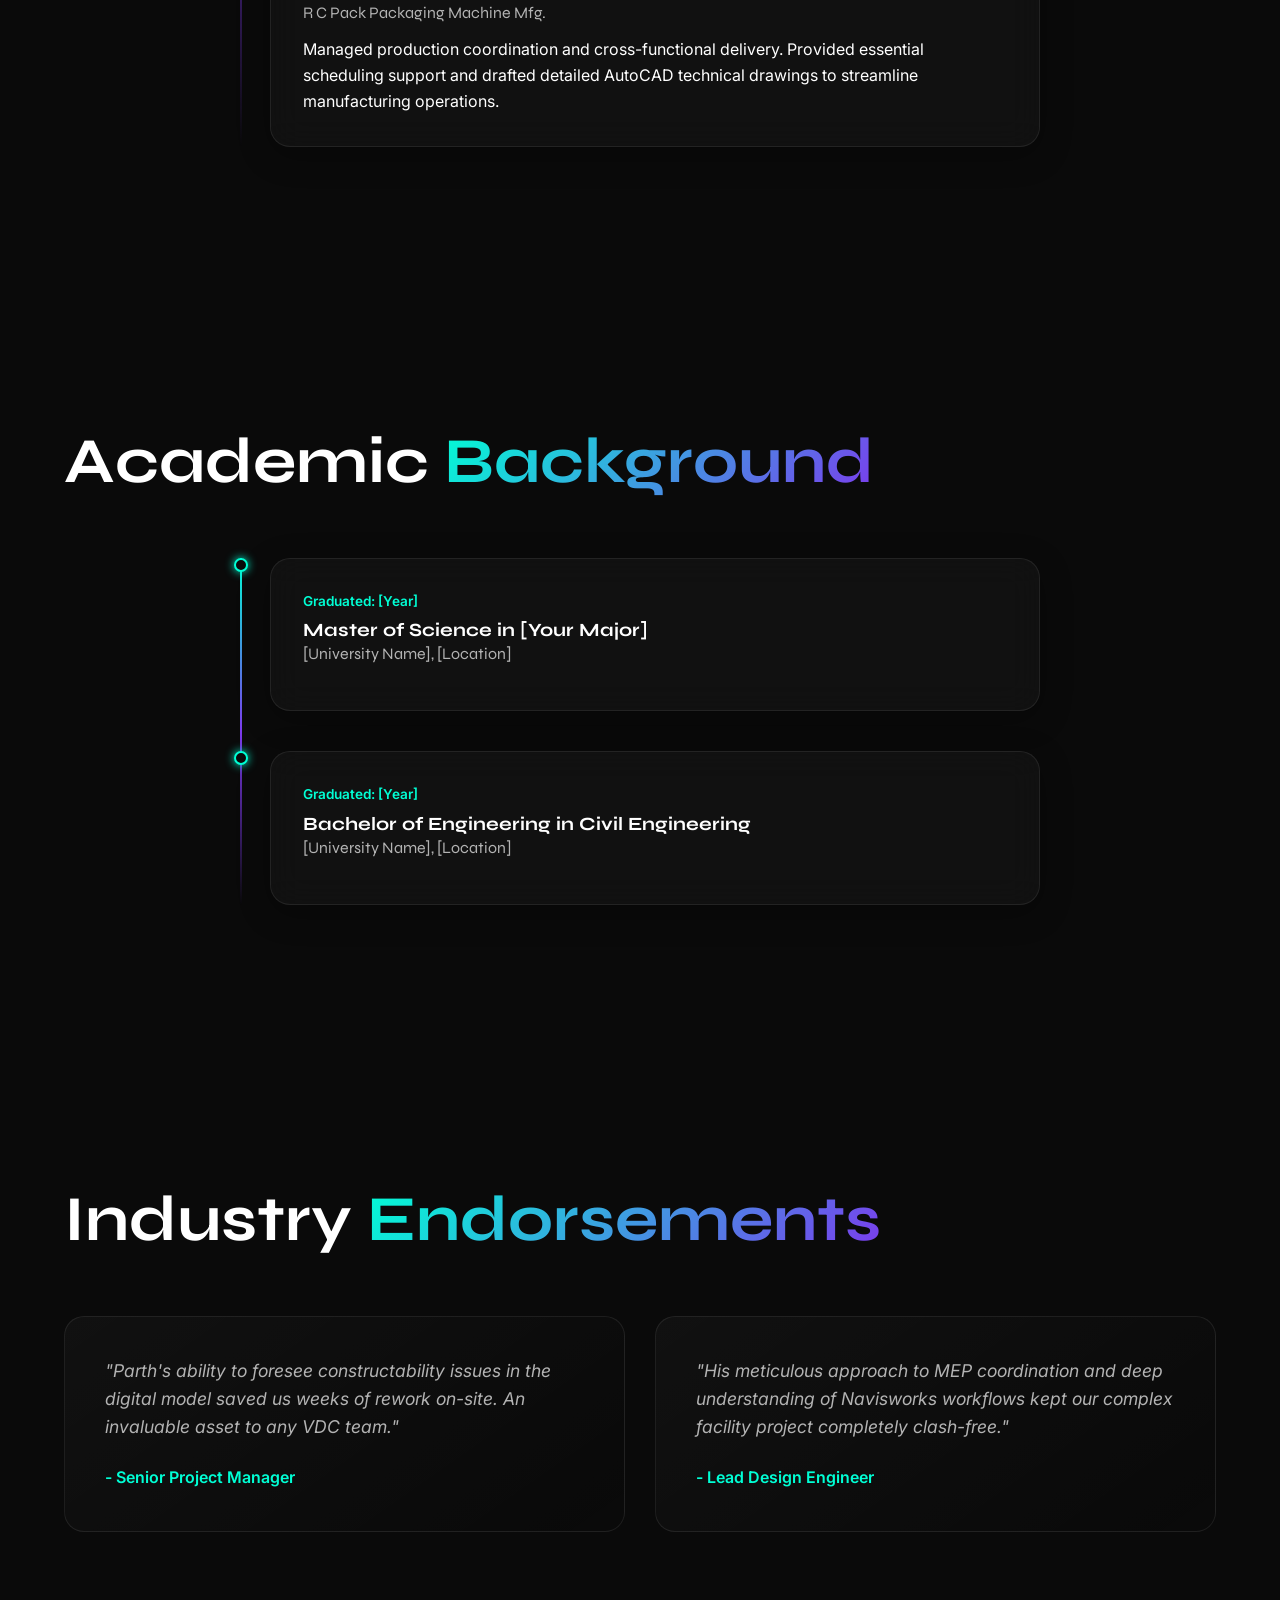
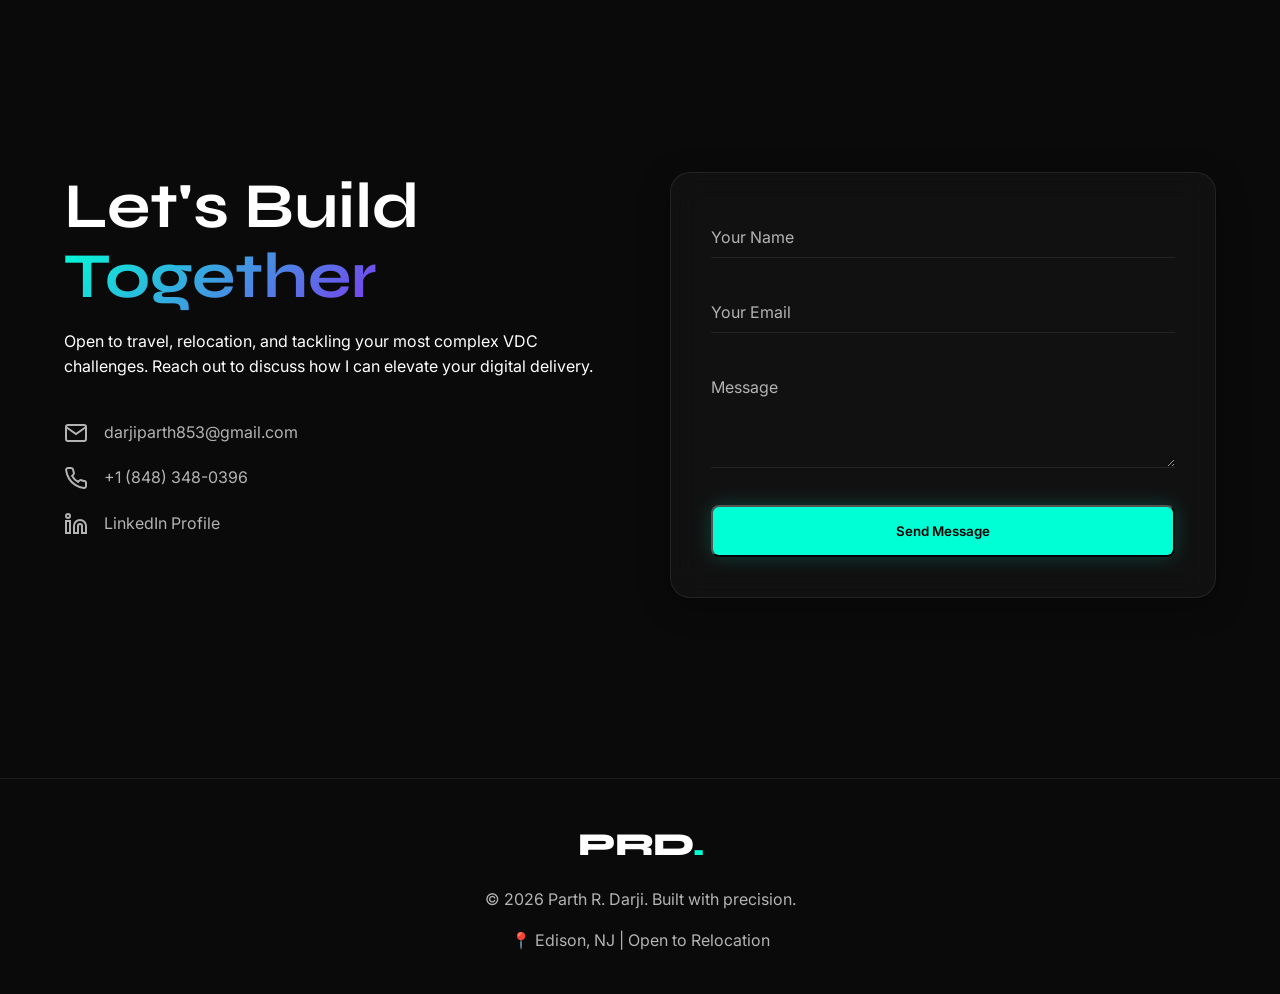
==== commit 57980c24: "Update index.html" ====
--- a/index.html
+++ b/index.html
@@ -301,7 +301,7 @@
                         <span class="timeline-date">May 2023 – July 2023</span>
                         <h3>BIM Engineer</h3>
                         <h4>Raywell Studio Pvt. Ltd.</h4>
-                        <p>Supported top-tier design-build teams with advanced BIM workflows. Orchestrated clash detection in Navisworks, managed continuous model revisions, and facilitated multi-trade coordination to ensure design integrity.</p>
+                        <p>Supported top-tier design-build teams with advanced BIM workflows. Orchestrated clash detection in Navisworks, managed continuous model revisions, and facilitated multi-trade coordination to ensure design integrity.Managed the production of LOD 400 fabrication shop drawings and spool maps, reducing field-fit issues by 15% through precision VDC coordination.</p>
                     </div>
                 </div>
                 <div class="timeline-item reveal">
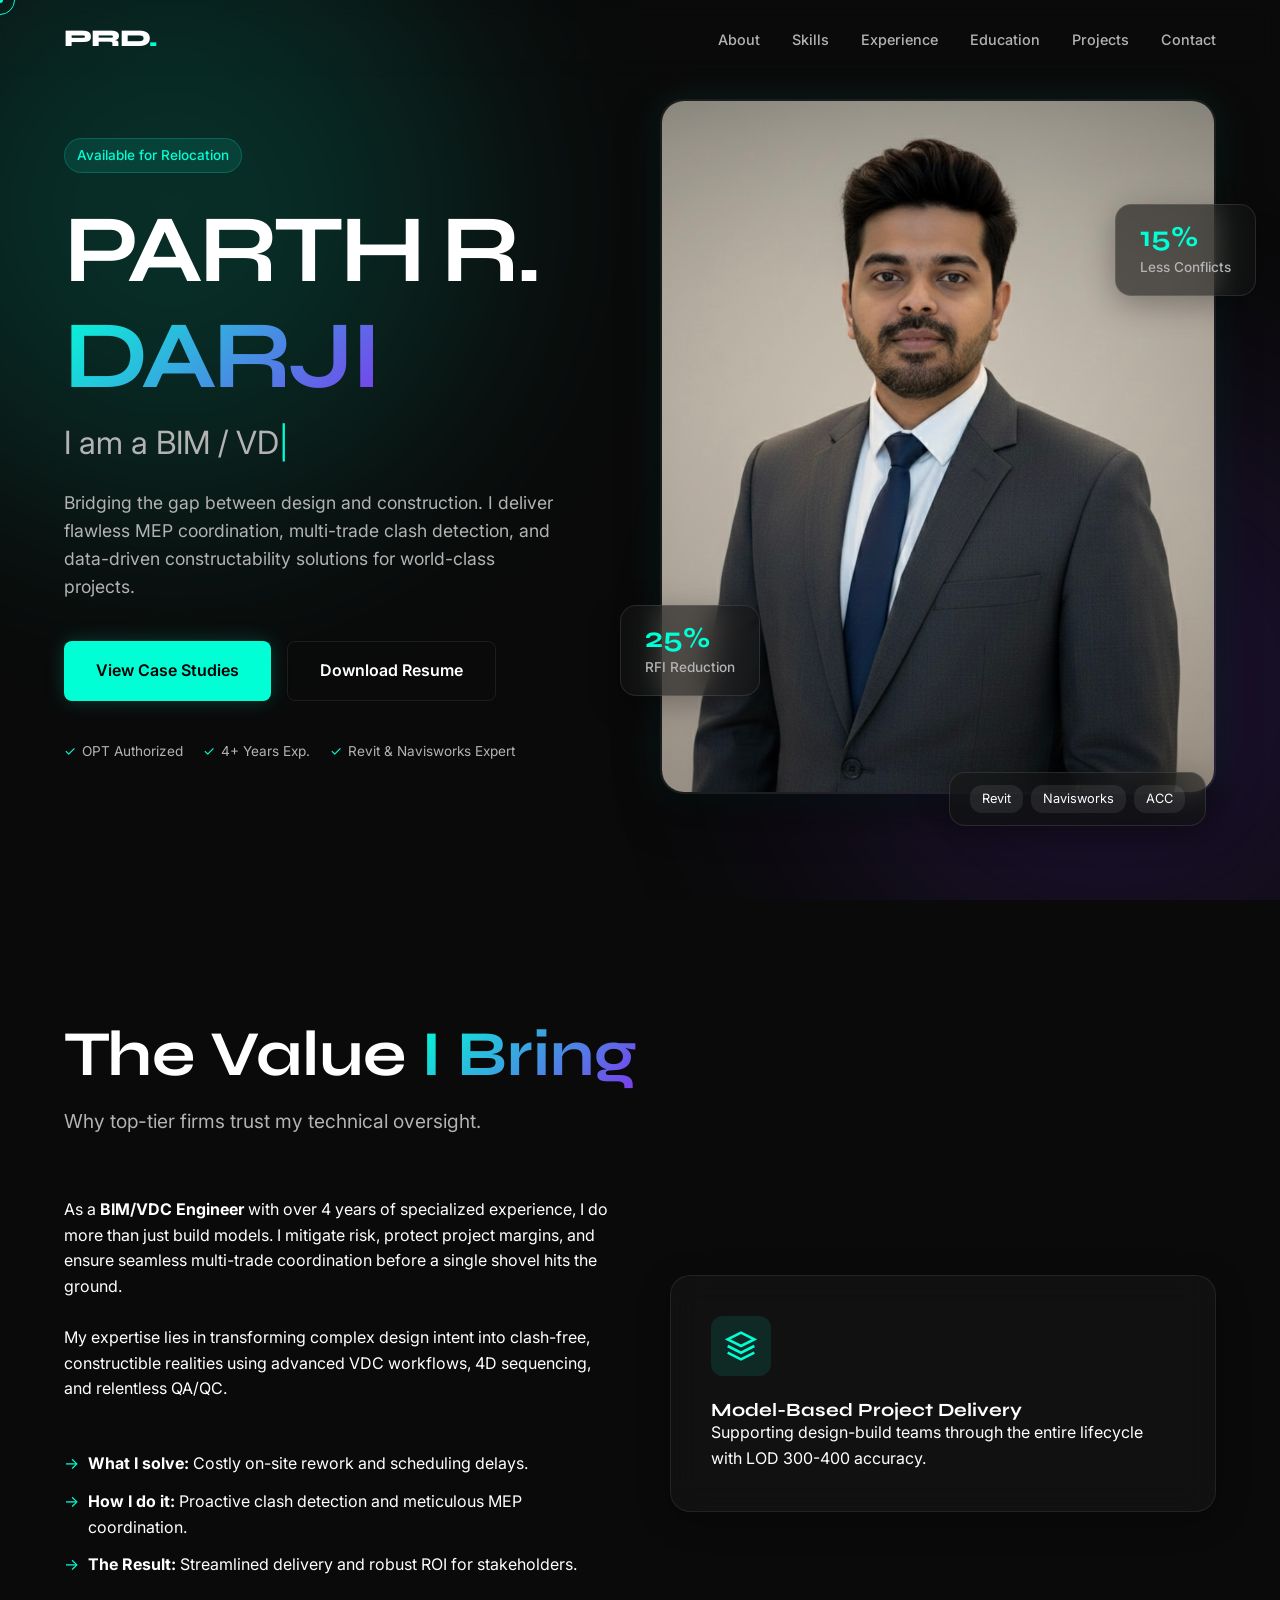
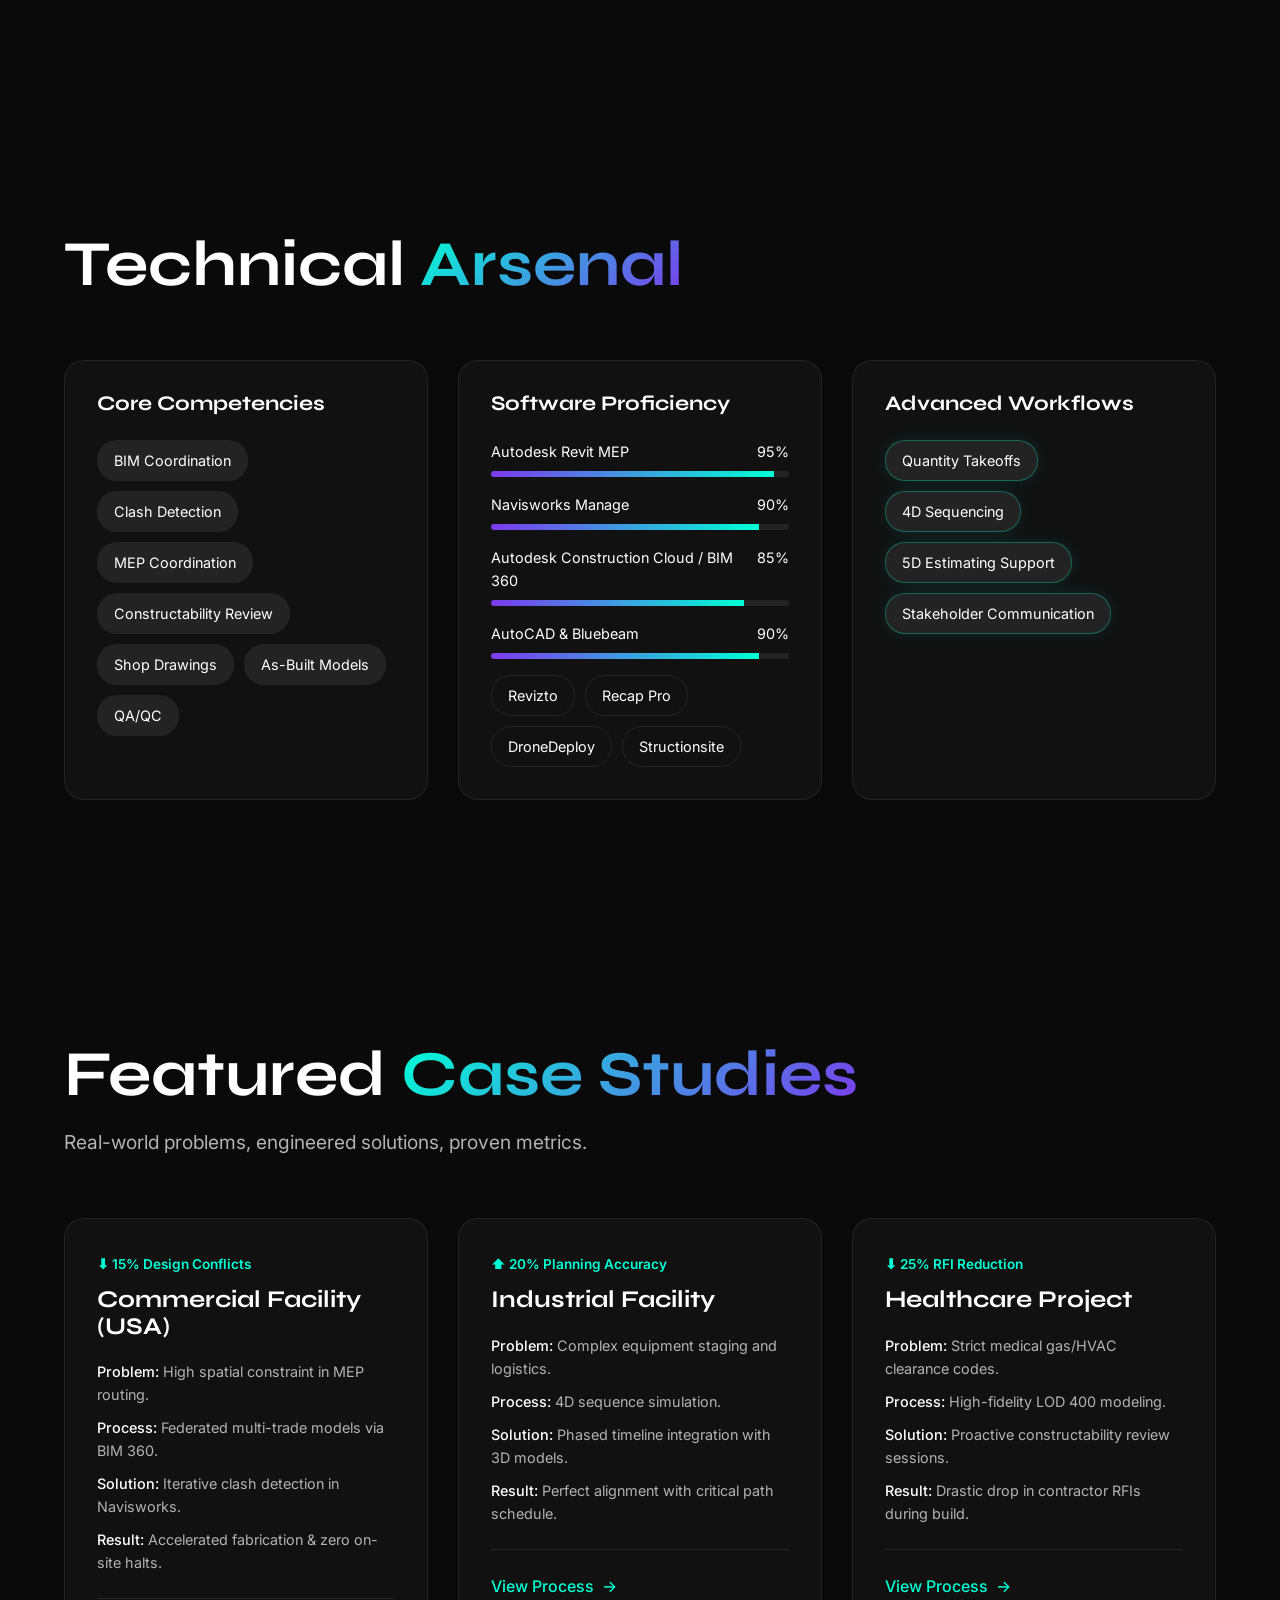
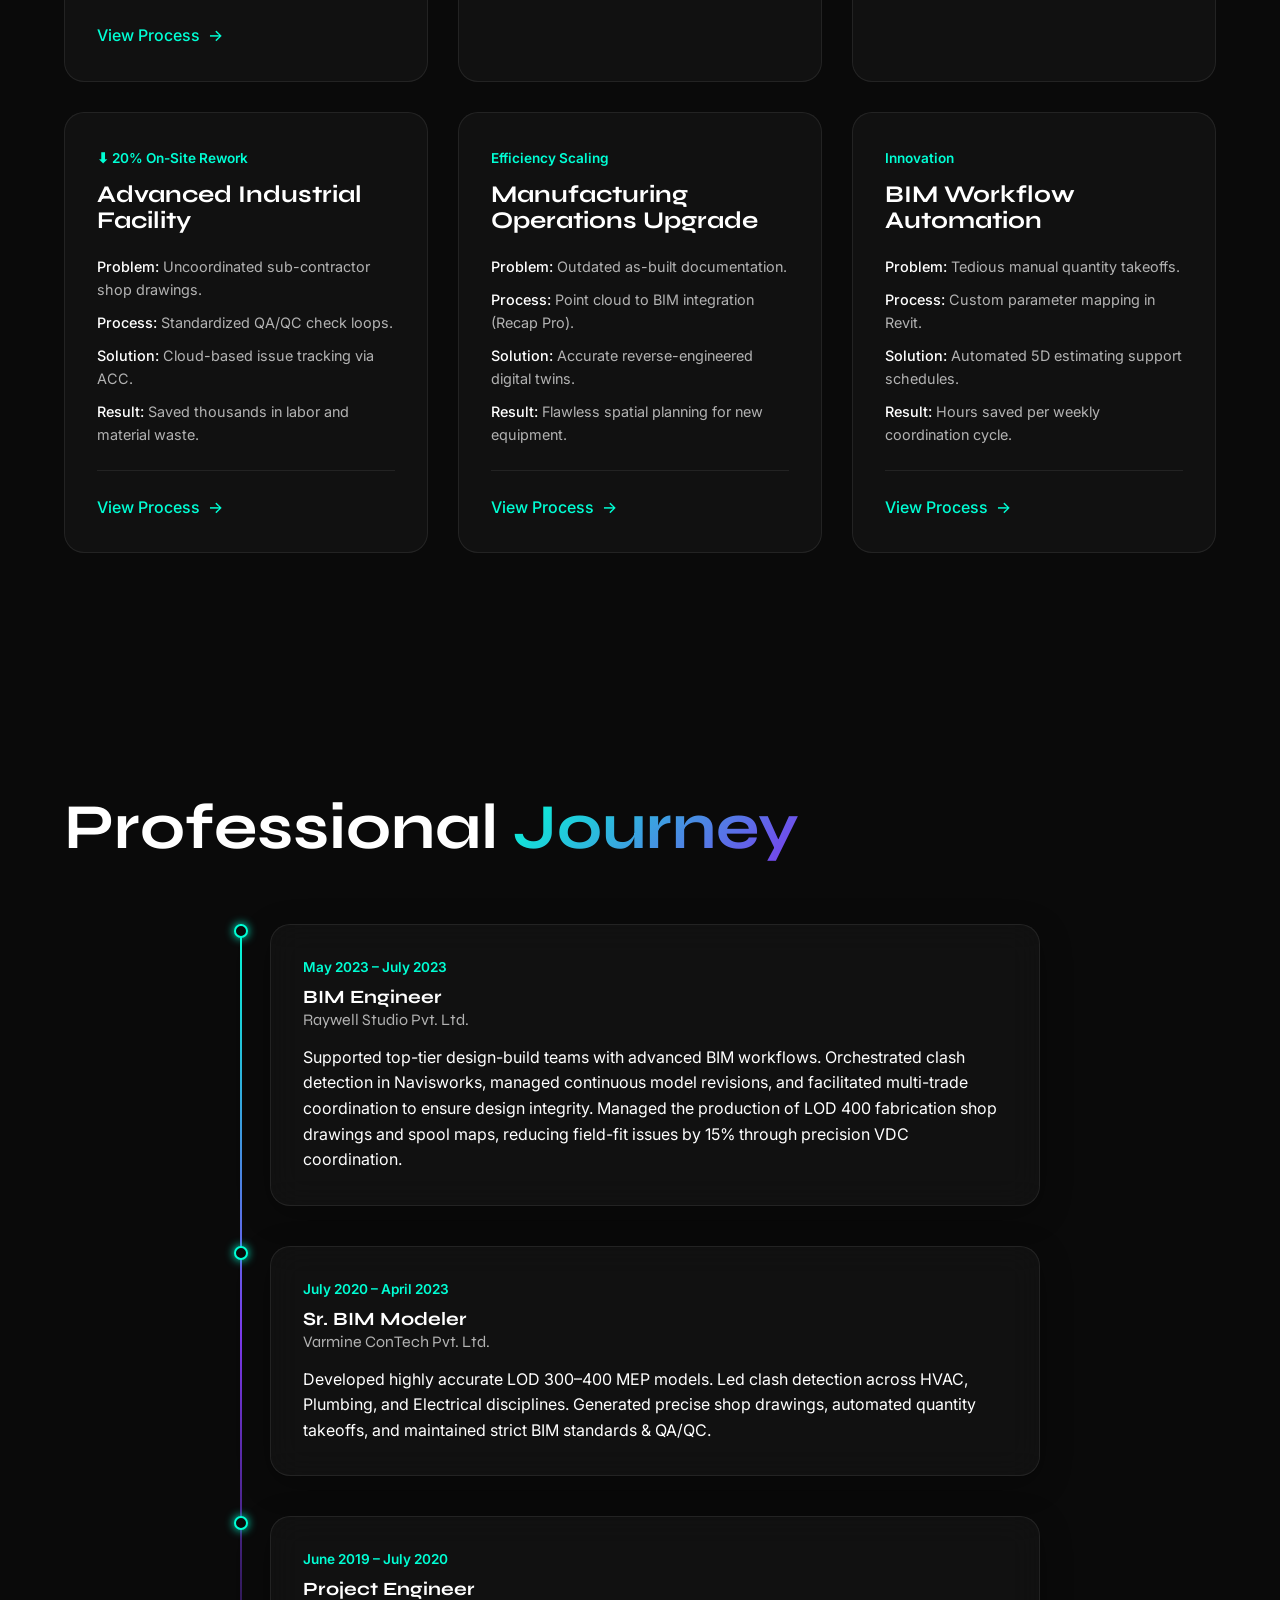
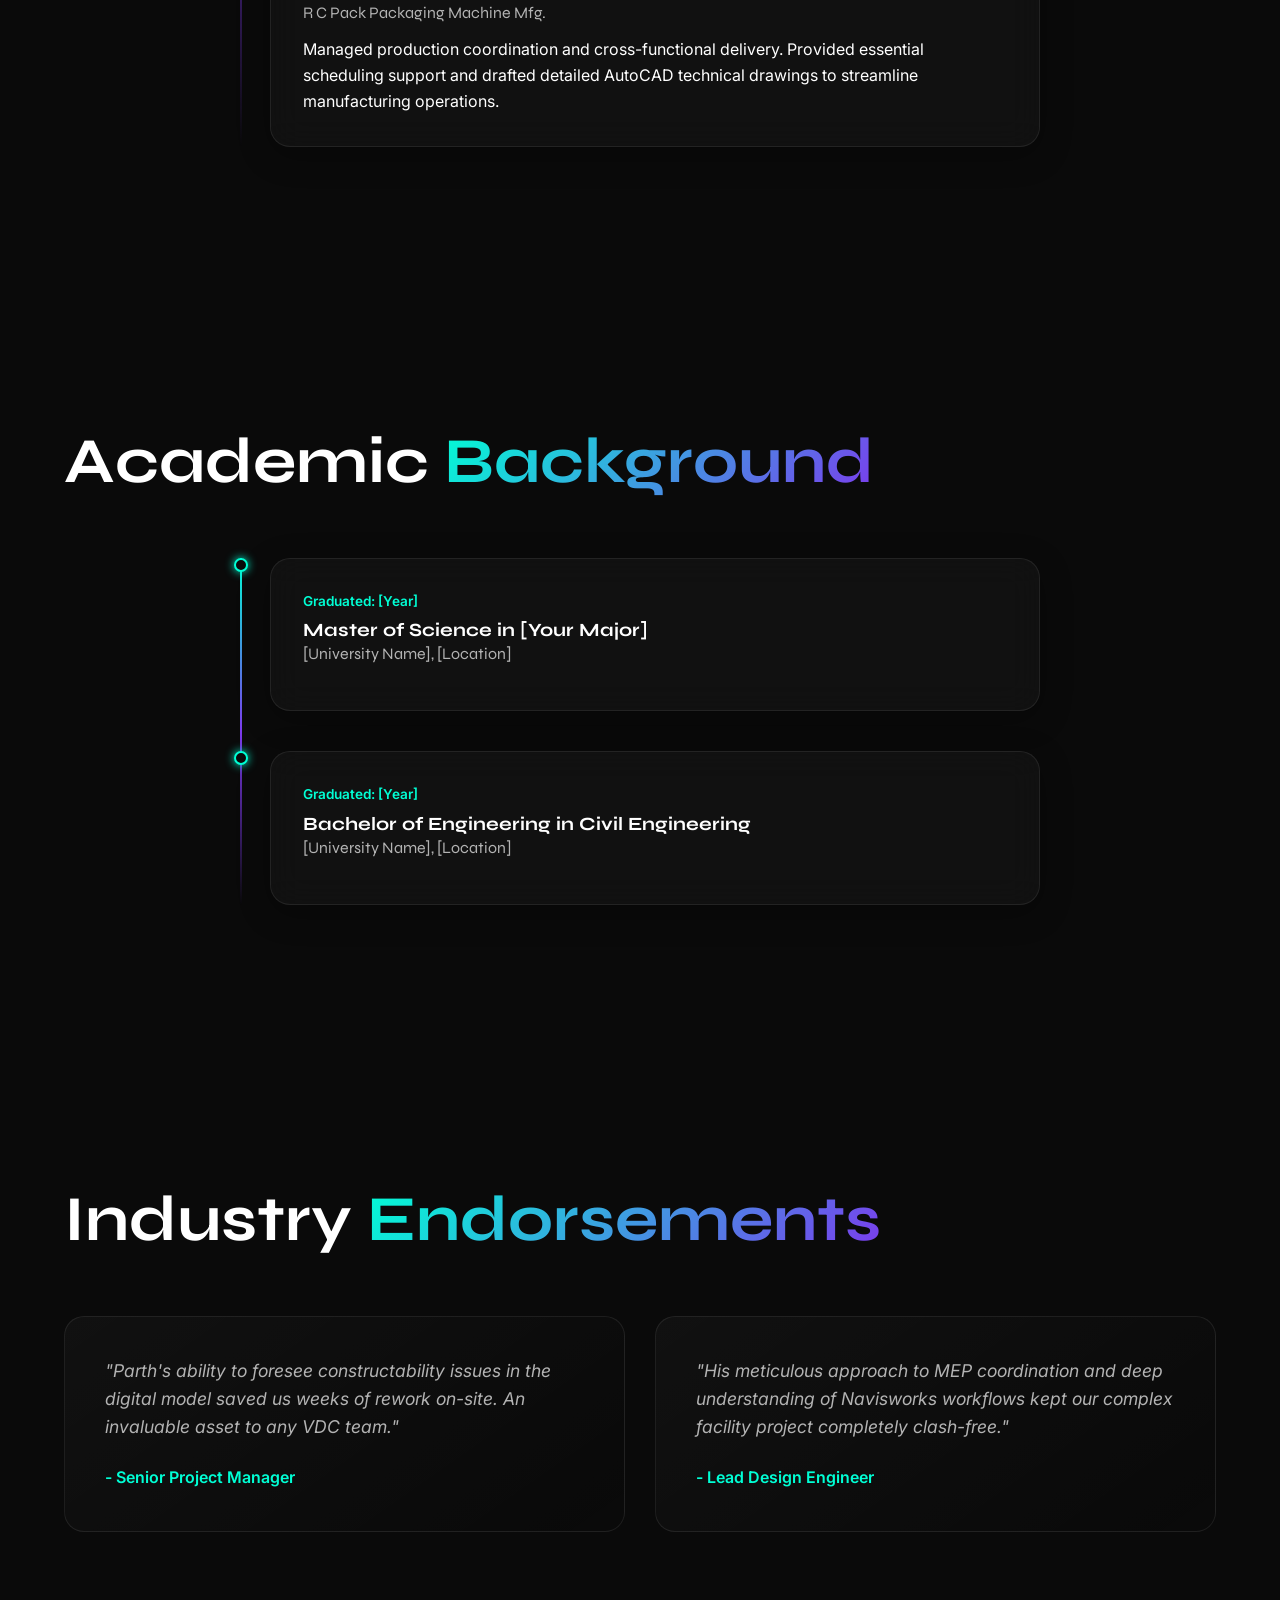
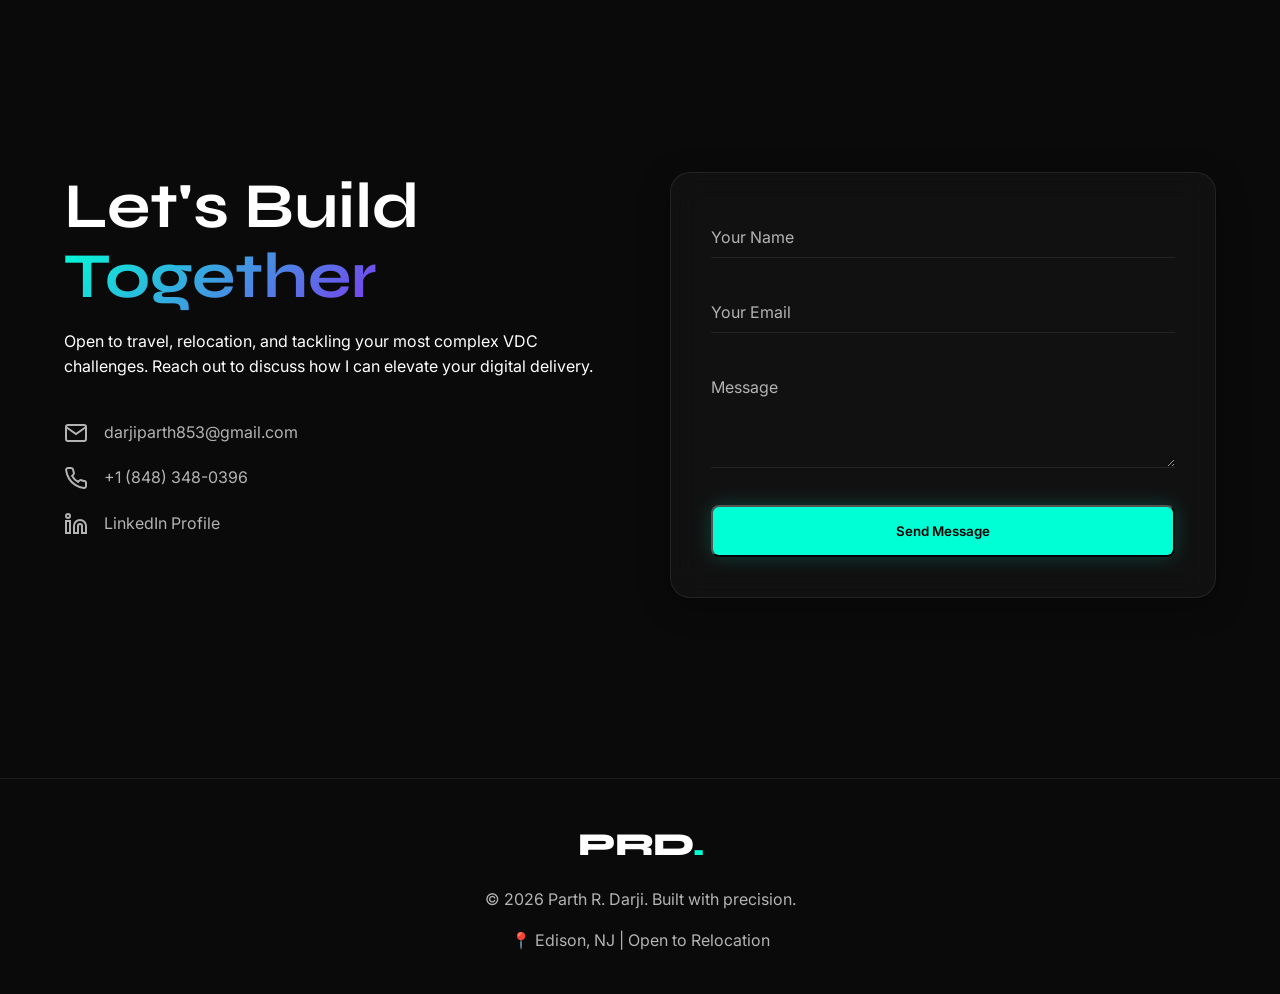
==== commit ba294107: "Update index.html" ====
--- a/index.html
+++ b/index.html
@@ -301,7 +301,7 @@
                         <span class="timeline-date">May 2023 – July 2023</span>
                         <h3>BIM Engineer</h3>
                         <h4>Raywell Studio Pvt. Ltd.</h4>
-                        <p>Supported top-tier design-build teams with advanced BIM workflows. Orchestrated clash detection in Navisworks, managed continuous model revisions, and facilitated multi-trade coordination to ensure design integrity.Managed the production of LOD 400 fabrication shop drawings and spool maps, reducing field-fit issues by 15% through precision VDC coordination.</p>
+                        <p>Supported top-tier design-build teams with advanced BIM workflows. Orchestrated clash detection in Navisworks, managed continuous model revisions, and facilitated multi-trade coordination to ensure design integrity. Managed the production of LOD 400 fabrication shop drawings and spool maps, reducing field-fit issues by 15% through precision VDC coordination.</p>
                     </div>
                 </div>
                 <div class="timeline-item reveal">
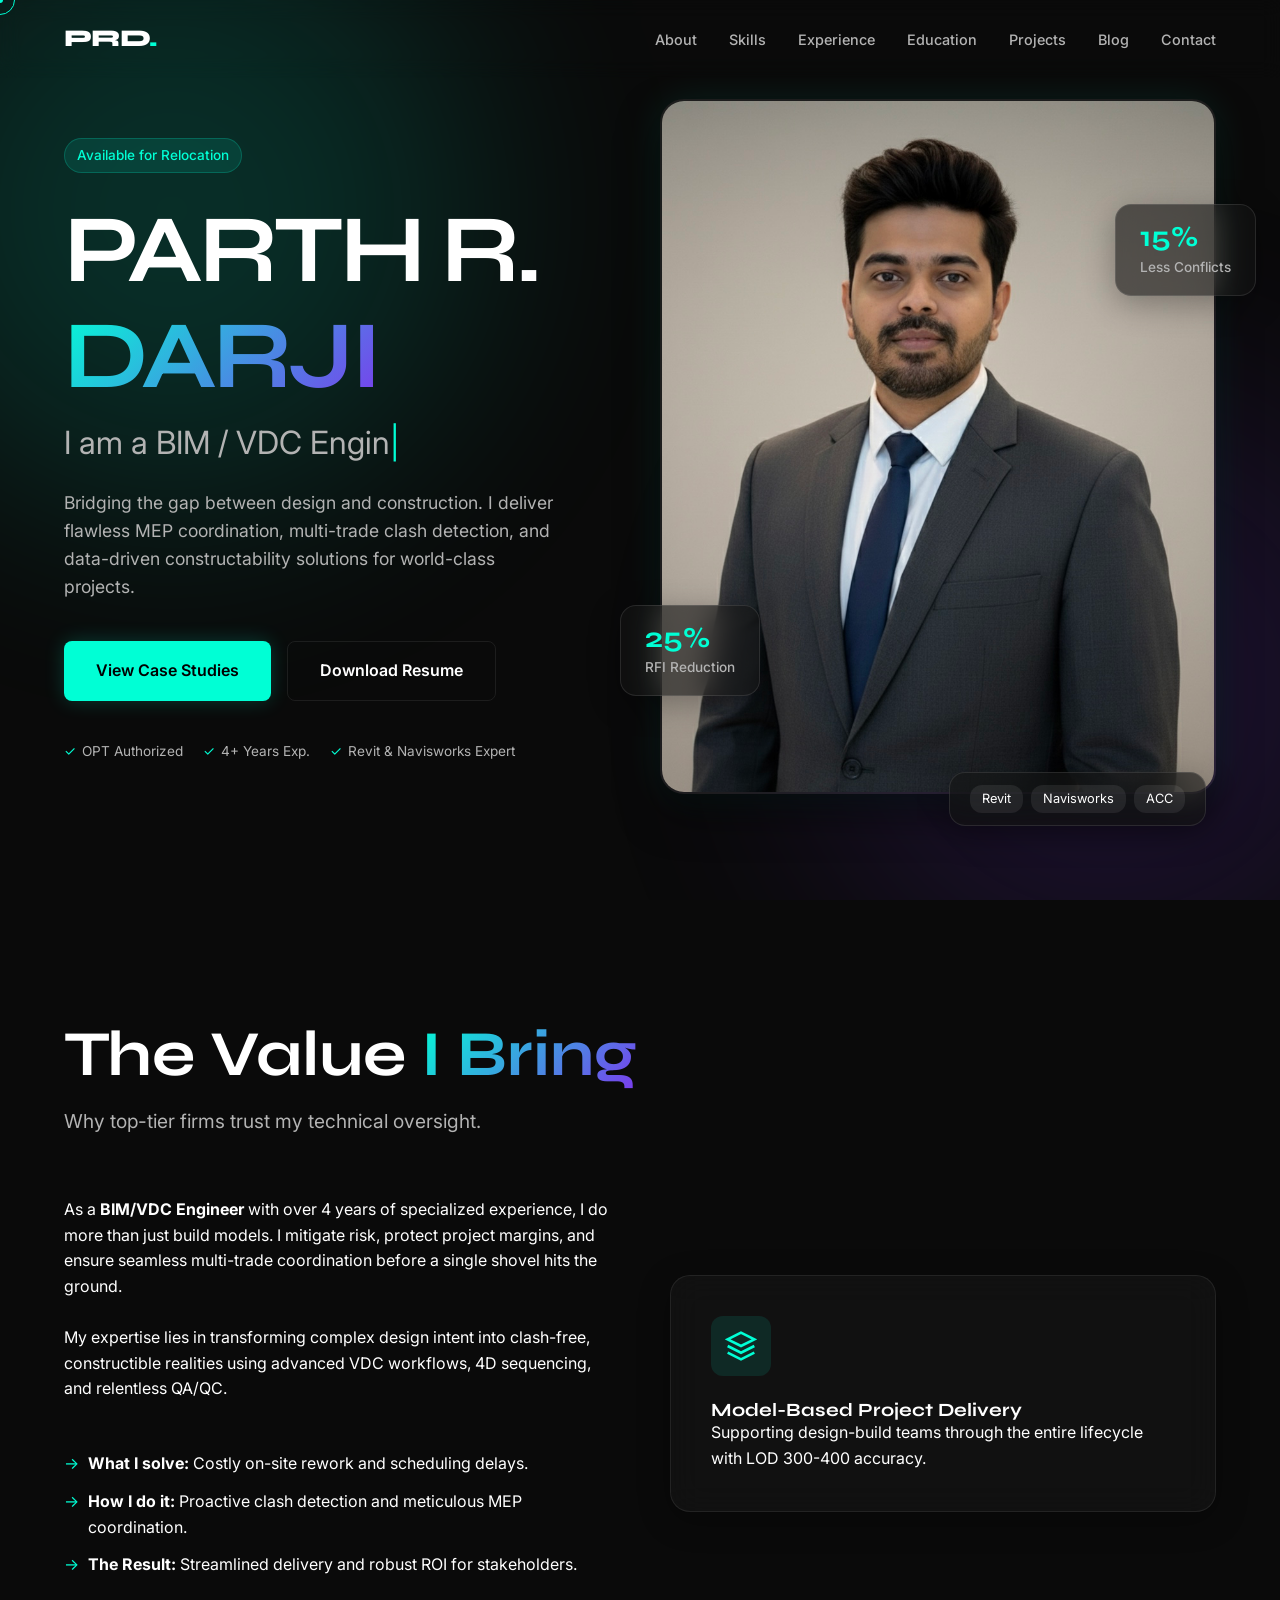
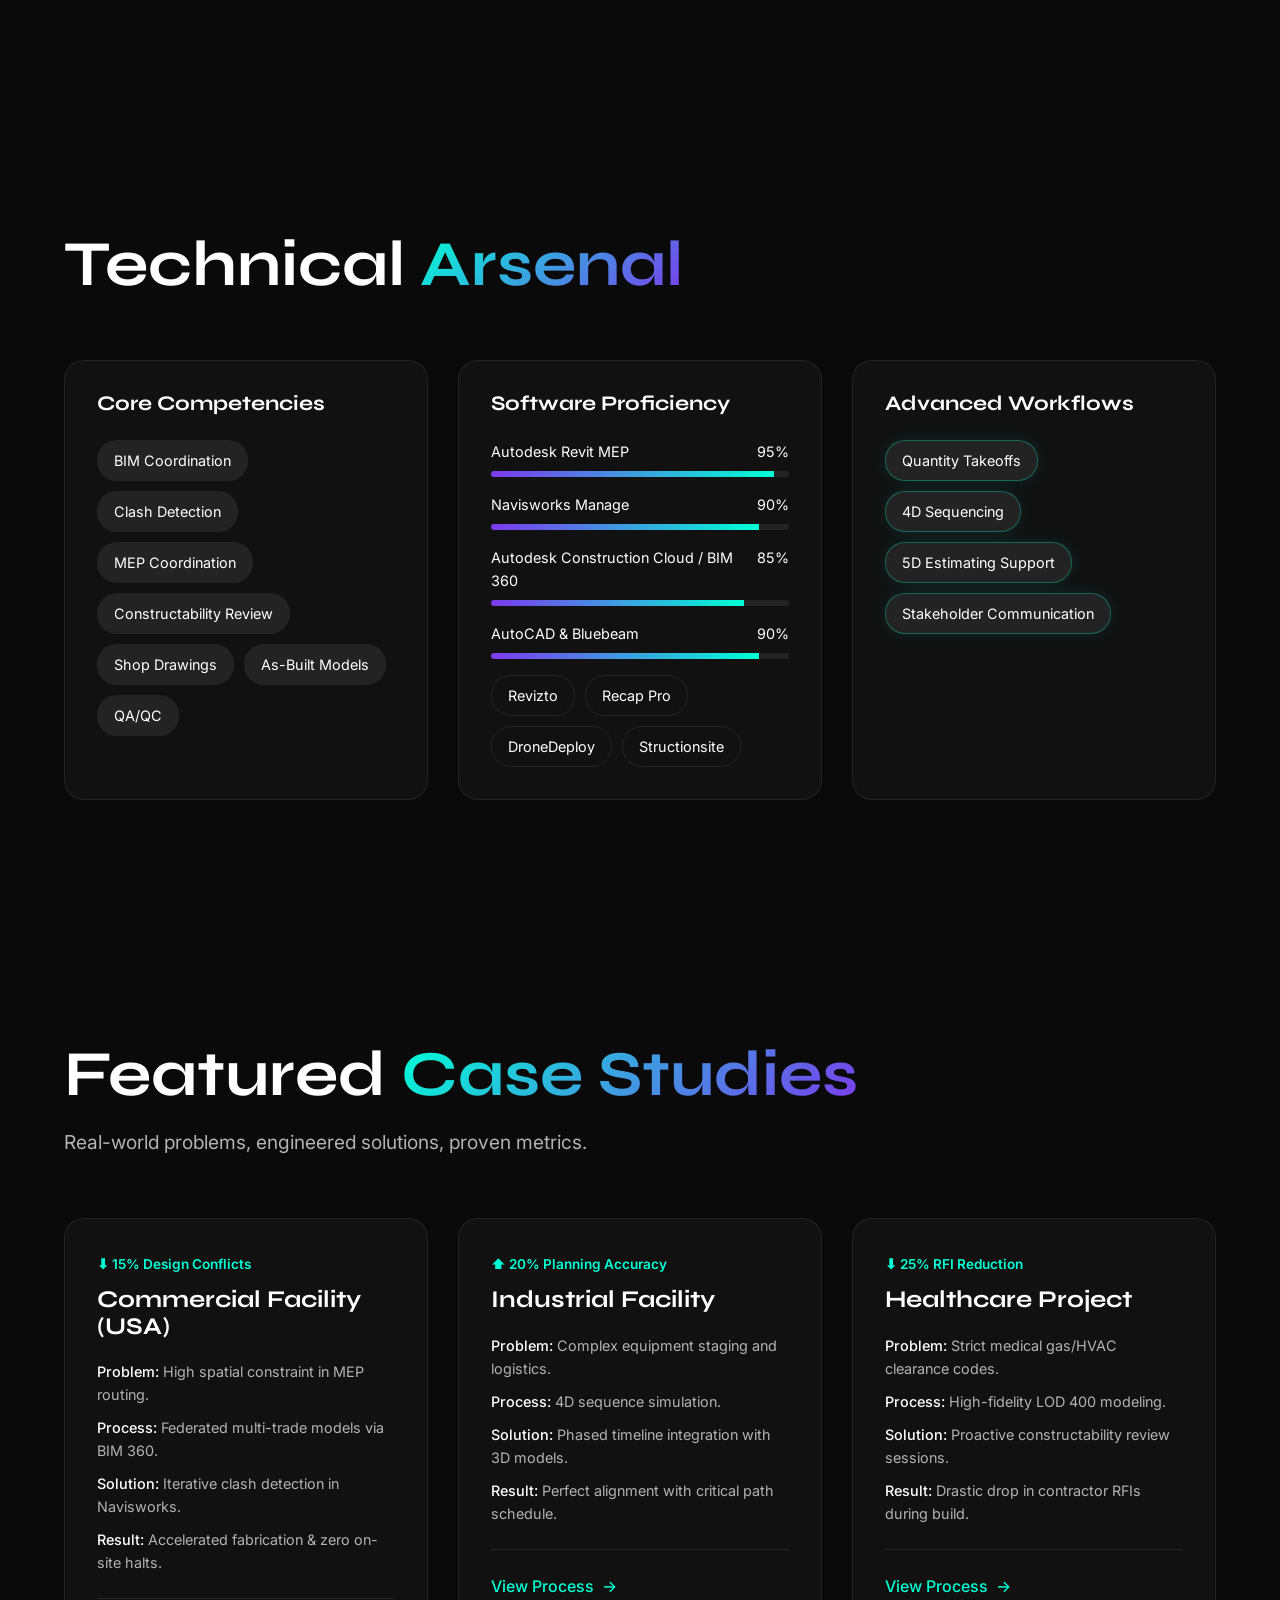
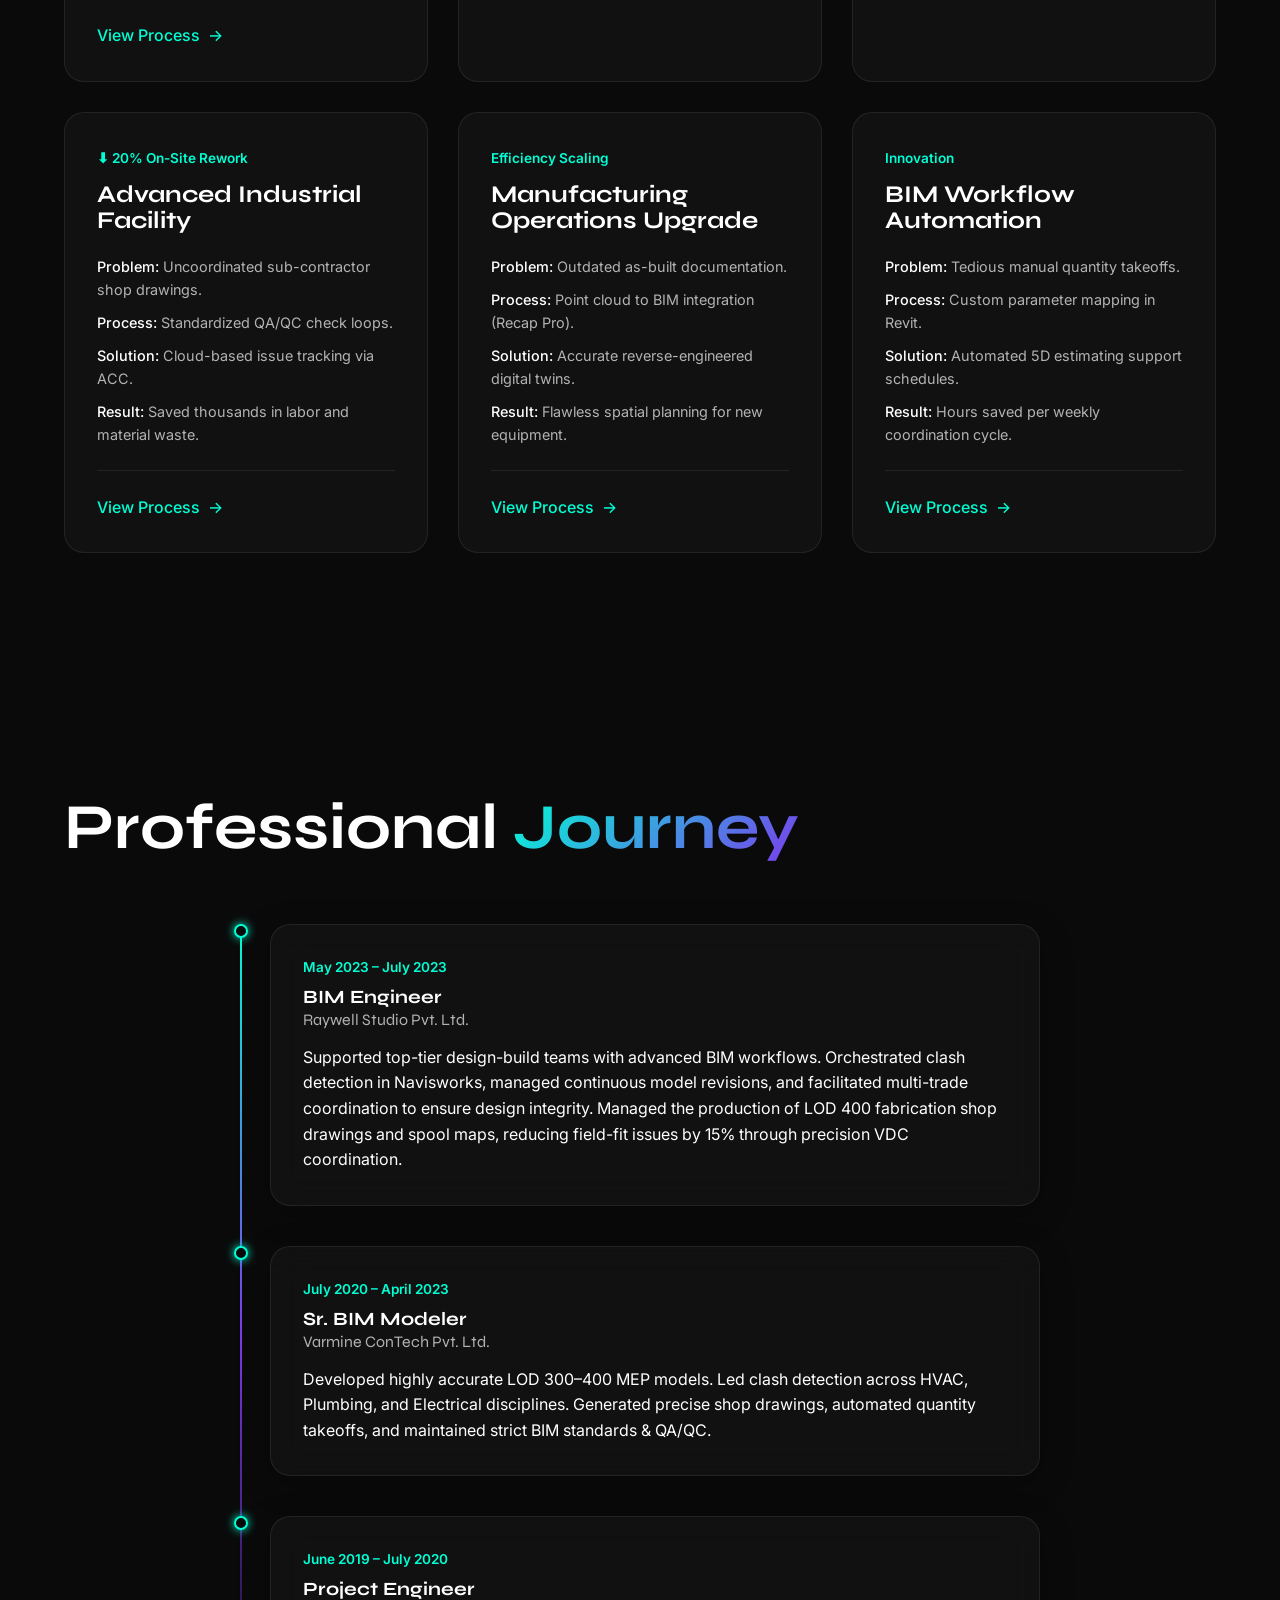
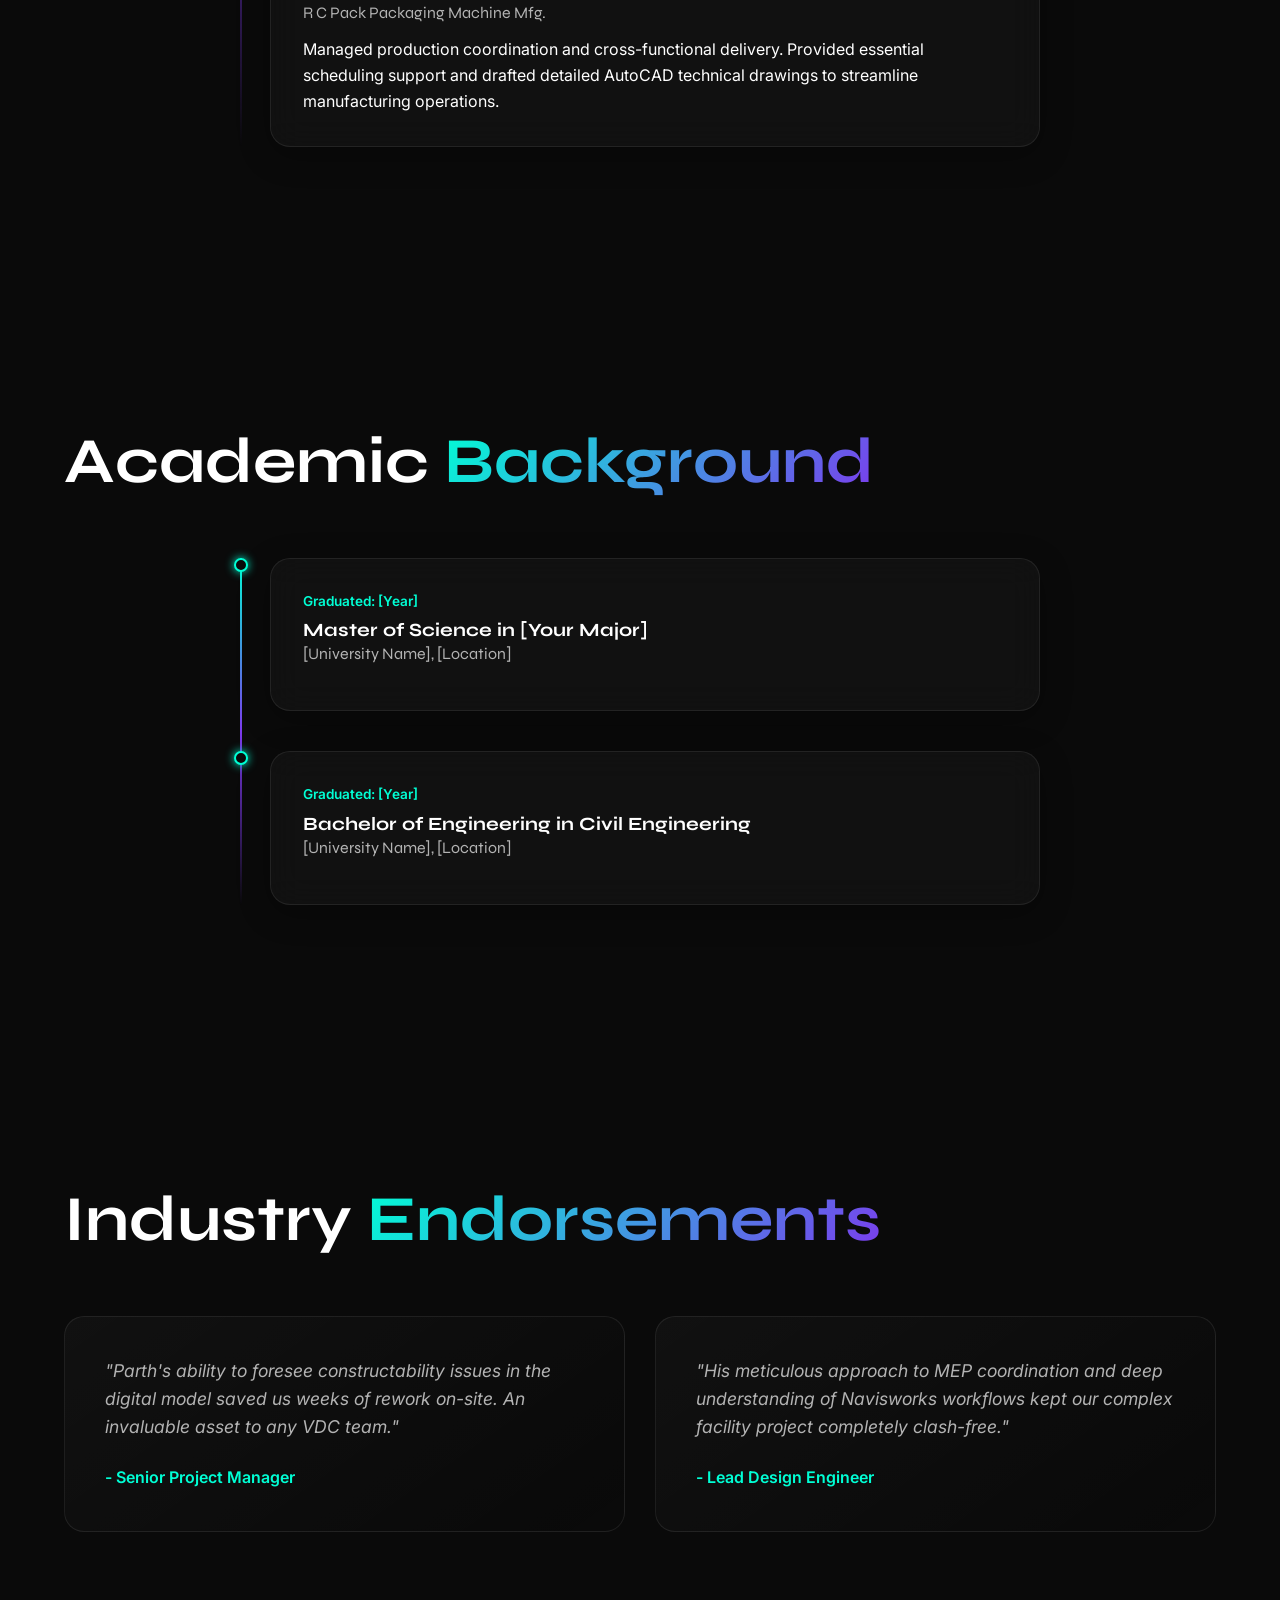
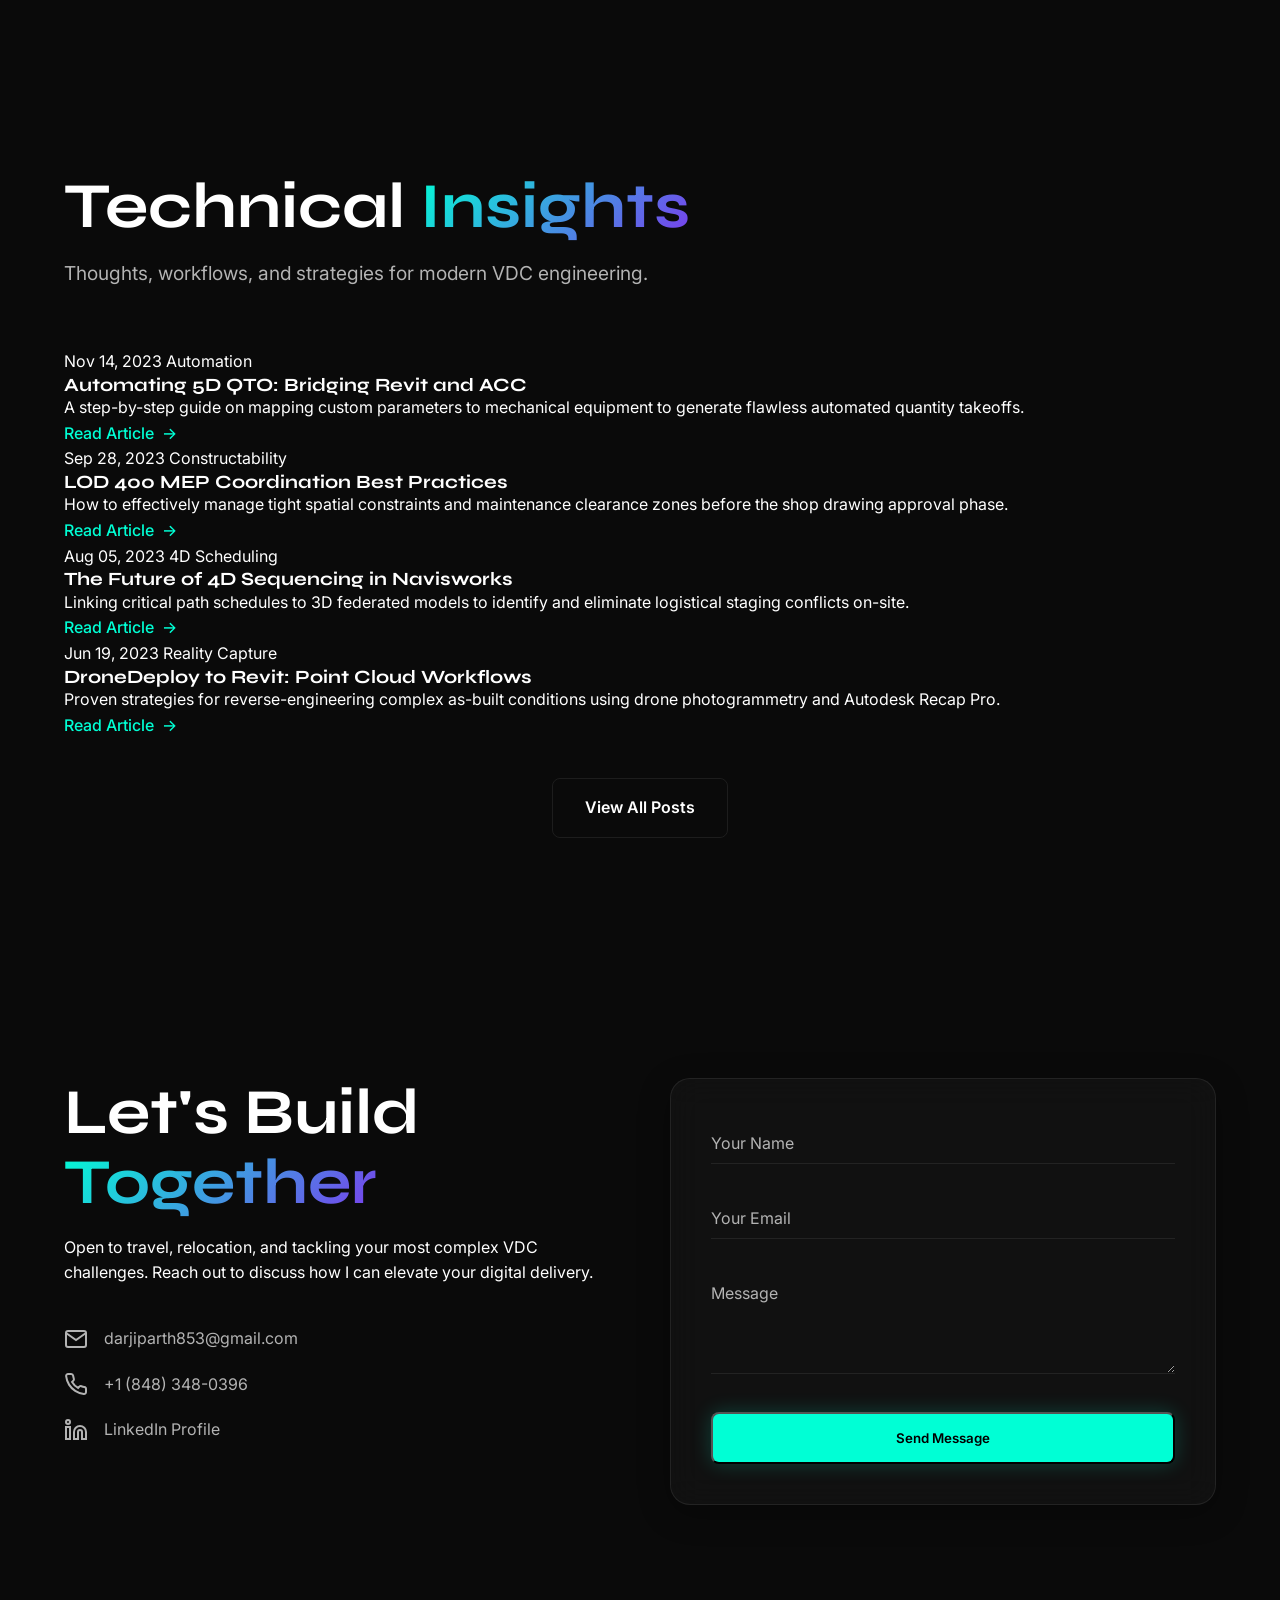
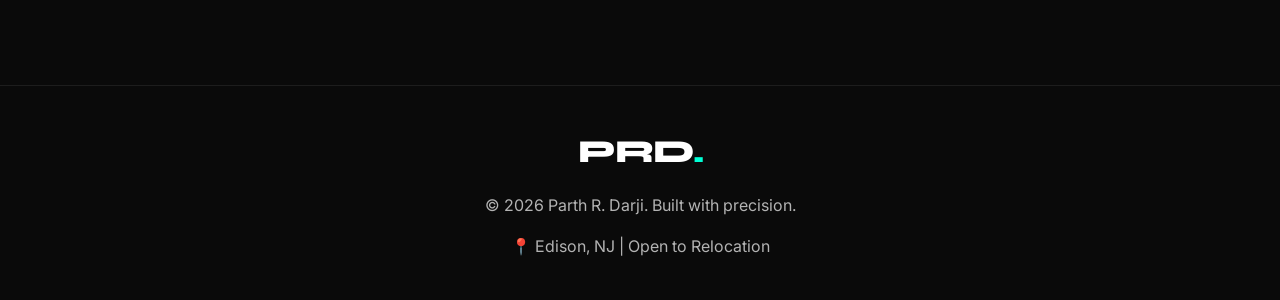
==== commit 886bd291: "Update index.html" ====
--- a/index.html
+++ b/index.html
@@ -32,6 +32,7 @@
                 <a href="#experience" class="nav-link">Experience</a>
                 <a href="#education" class="nav-link">Education</a>
                 <a href="#projects" class="nav-link">Projects</a>
+                <a href="#blog" class="nav-link">Blog</a>
                 <a href="#contact" class="nav-link">Contact</a>
             </div>
             <button class="mobile-menu-btn" aria-label="Toggle menu">
@@ -364,6 +365,62 @@
                     <p class="quote">"His meticulous approach to MEP coordination and deep understanding of Navisworks workflows kept our complex facility project completely clash-free."</p>
                     <div class="author">- Lead Design Engineer</div>
                 </div>
+            </div>
+        </section>
+
+        <!-- Blog Section -->
+        <section id="blog" class="section">
+            <div class="section-header reveal">
+                <h2 class="section-title">Technical <span class="text-gradient">Insights</span></h2>
+                <p class="section-subtitle">Thoughts, workflows, and strategies for modern VDC engineering.</p>
+            </div>
+            <div class="blog-grid">
+                <!-- Blog 1 -->
+                <div class="blog-card reveal tilt-card">
+                    <div class="blog-meta">
+                        <span class="blog-date">Nov 14, 2023</span>
+                        <span class="blog-tag">Automation</span>
+                    </div>
+                    <h3>Automating 5D QTO: Bridging Revit and ACC</h3>
+                    <p>A step-by-step guide on mapping custom parameters to mechanical equipment to generate flawless automated quantity takeoffs.</p>
+                    <a href="#" class="btn-text">Read Article <span>→</span></a>
+                </div>
+                
+                <!-- Blog 2 -->
+                <div class="blog-card reveal tilt-card" style="transition-delay: 0.1s;">
+                    <div class="blog-meta">
+                        <span class="blog-date">Sep 28, 2023</span>
+                        <span class="blog-tag">Constructability</span>
+                    </div>
+                    <h3>LOD 400 MEP Coordination Best Practices</h3>
+                    <p>How to effectively manage tight spatial constraints and maintenance clearance zones before the shop drawing approval phase.</p>
+                    <a href="#" class="btn-text">Read Article <span>→</span></a>
+                </div>
+
+                <!-- Blog 3 -->
+                <div class="blog-card reveal tilt-card" style="transition-delay: 0.2s;">
+                    <div class="blog-meta">
+                        <span class="blog-date">Aug 05, 2023</span>
+                        <span class="blog-tag">4D Scheduling</span>
+                    </div>
+                    <h3>The Future of 4D Sequencing in Navisworks</h3>
+                    <p>Linking critical path schedules to 3D federated models to identify and eliminate logistical staging conflicts on-site.</p>
+                    <a href="#" class="btn-text">Read Article <span>→</span></a>
+                </div>
+
+                <!-- Blog 4 -->
+                <div class="blog-card reveal tilt-card" style="transition-delay: 0.3s;">
+                    <div class="blog-meta">
+                        <span class="blog-date">Jun 19, 2023</span>
+                        <span class="blog-tag">Reality Capture</span>
+                    </div>
+                    <h3>DroneDeploy to Revit: Point Cloud Workflows</h3>
+                    <p>Proven strategies for reverse-engineering complex as-built conditions using drone photogrammetry and Autodesk Recap Pro.</p>
+                    <a href="#" class="btn-text">Read Article <span>→</span></a>
+                </div>
+            </div>
+            <div class="reveal" style="text-align: center; margin-top: 40px;">
+                <a href="#" class="btn btn-secondary">View All Posts</a>
             </div>
         </section>
 
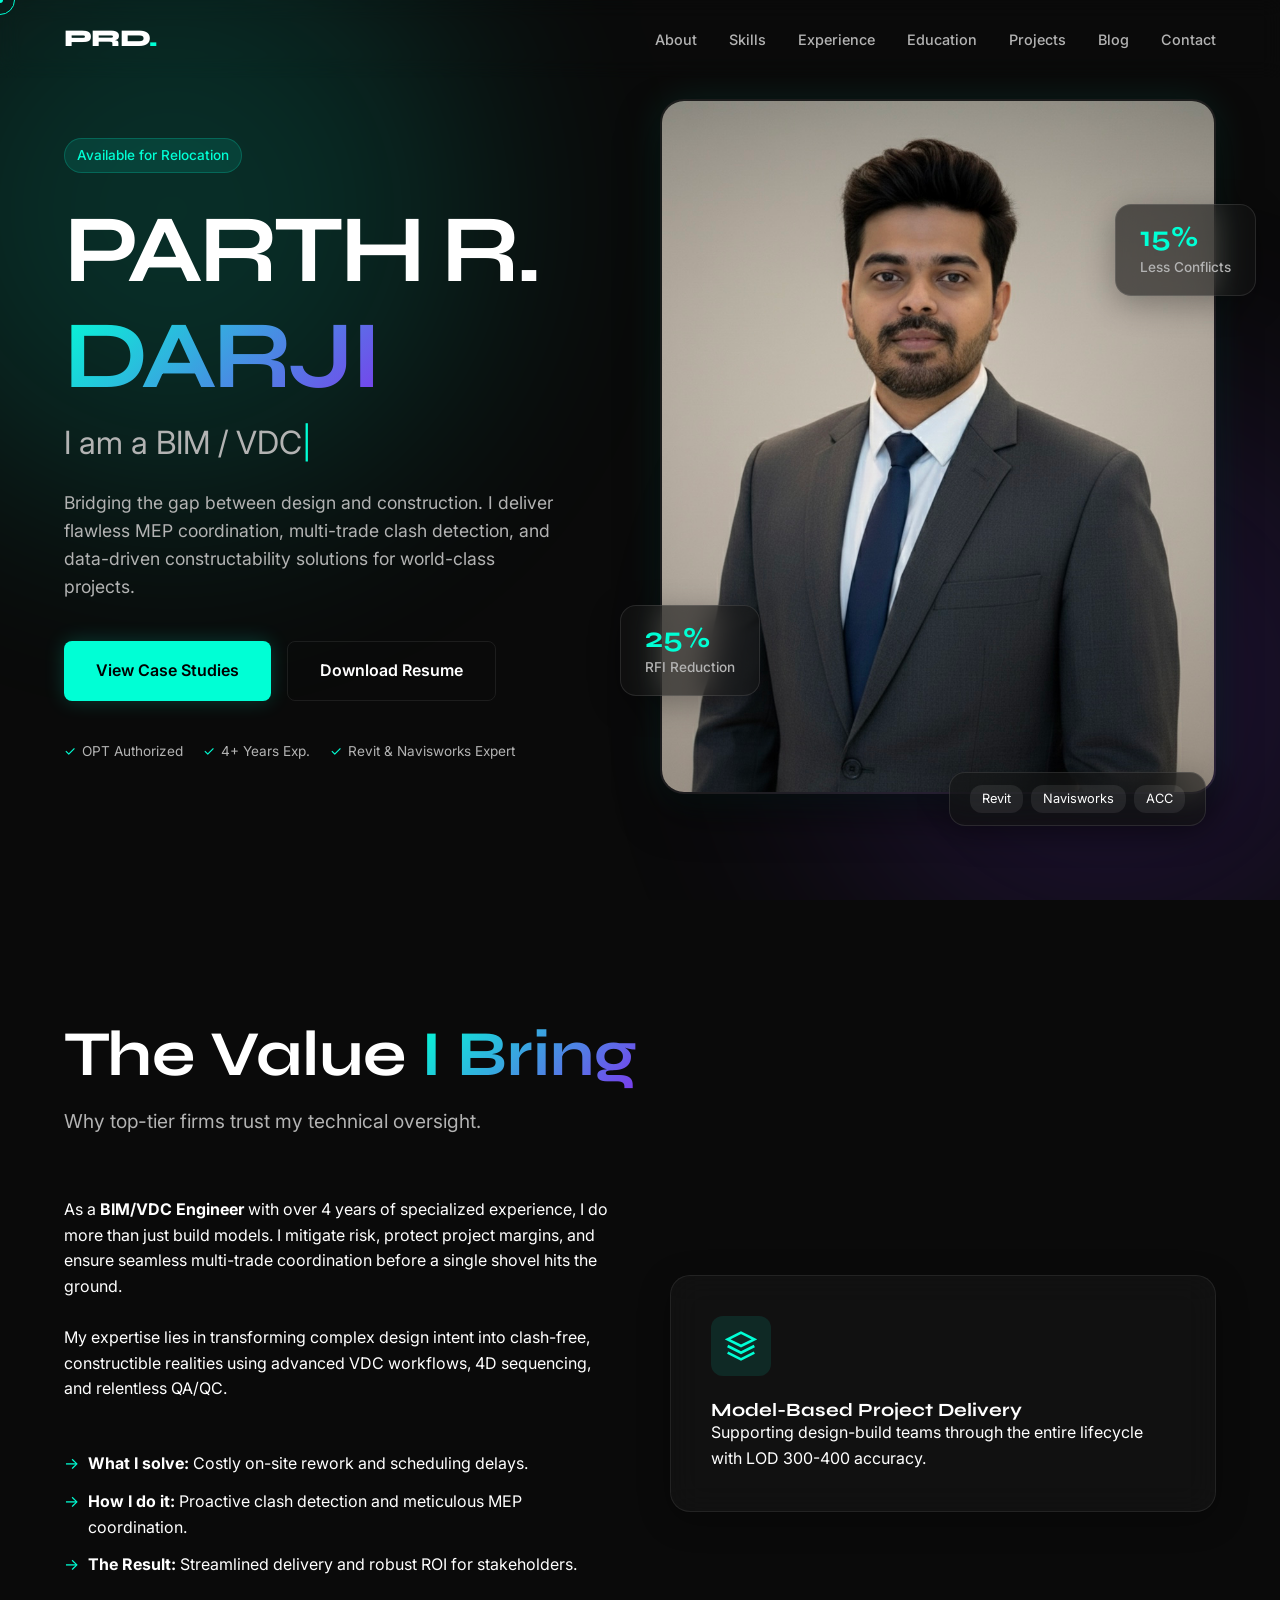
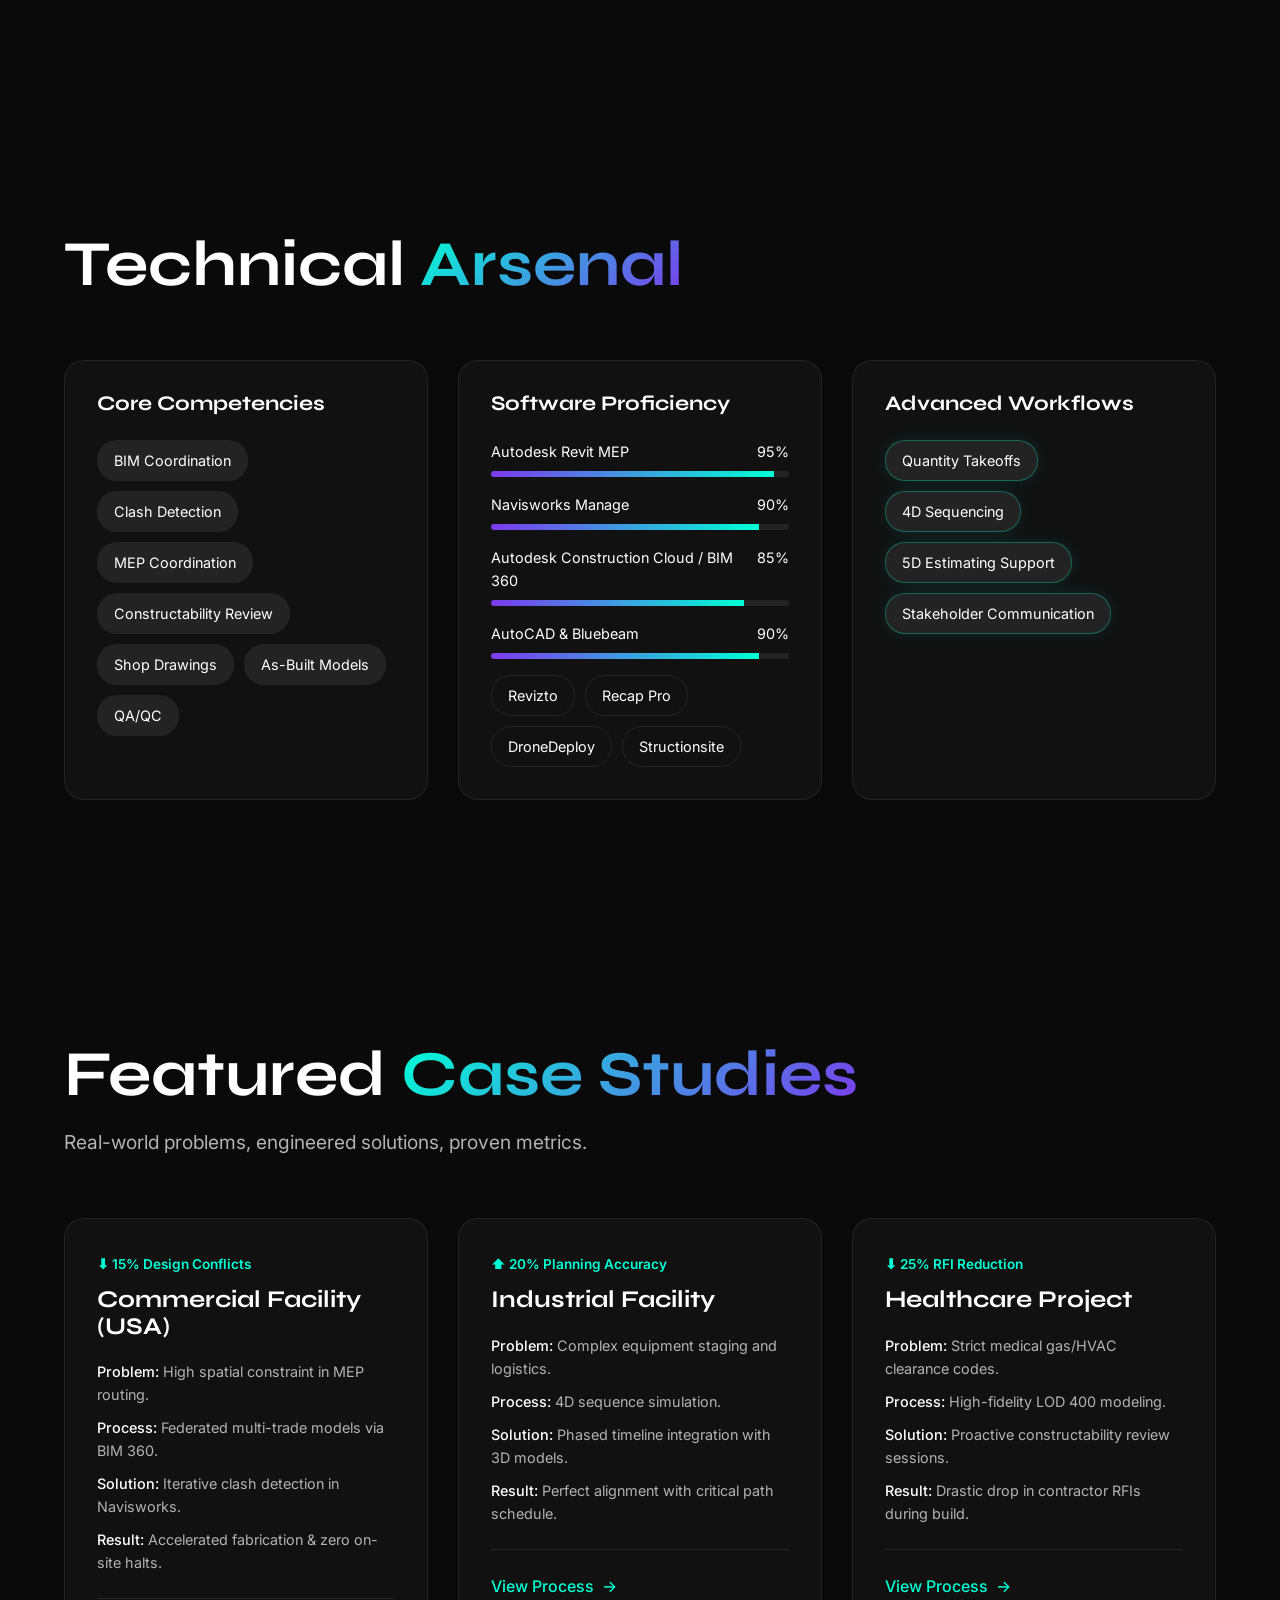
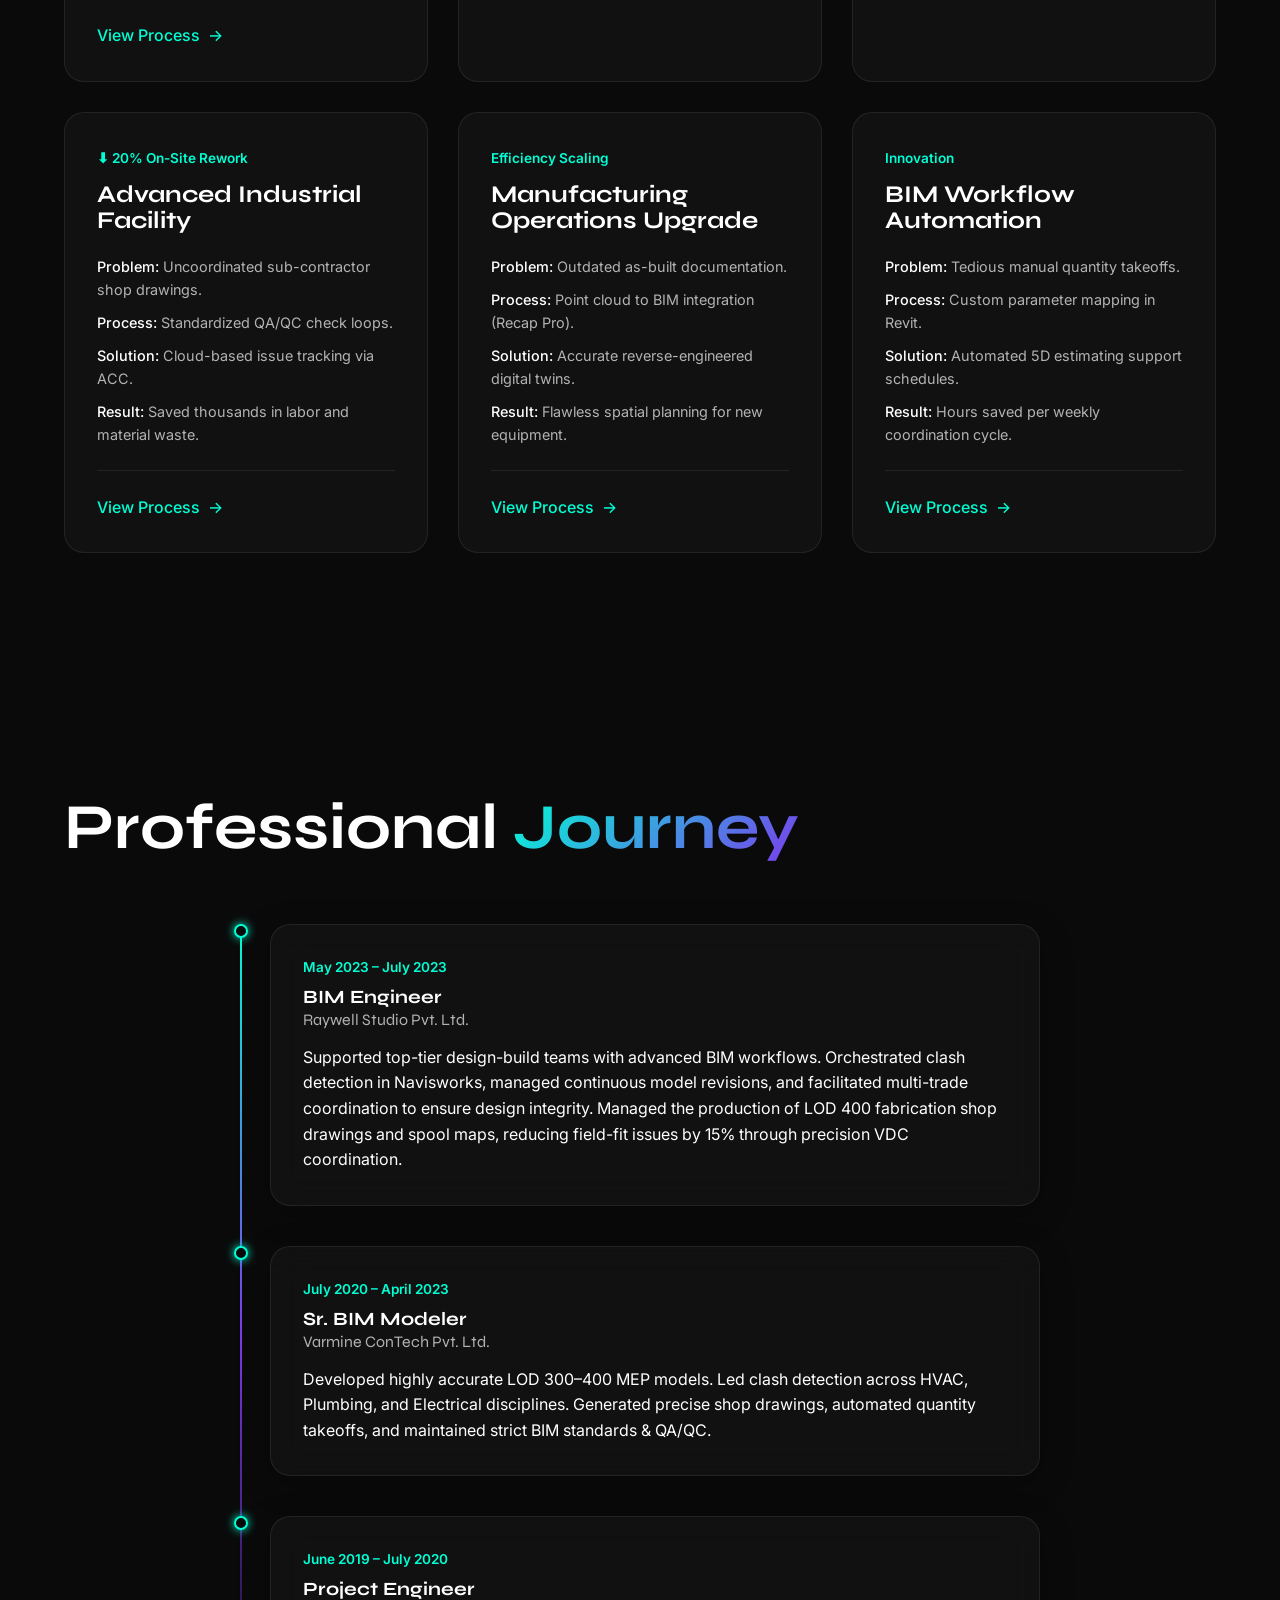
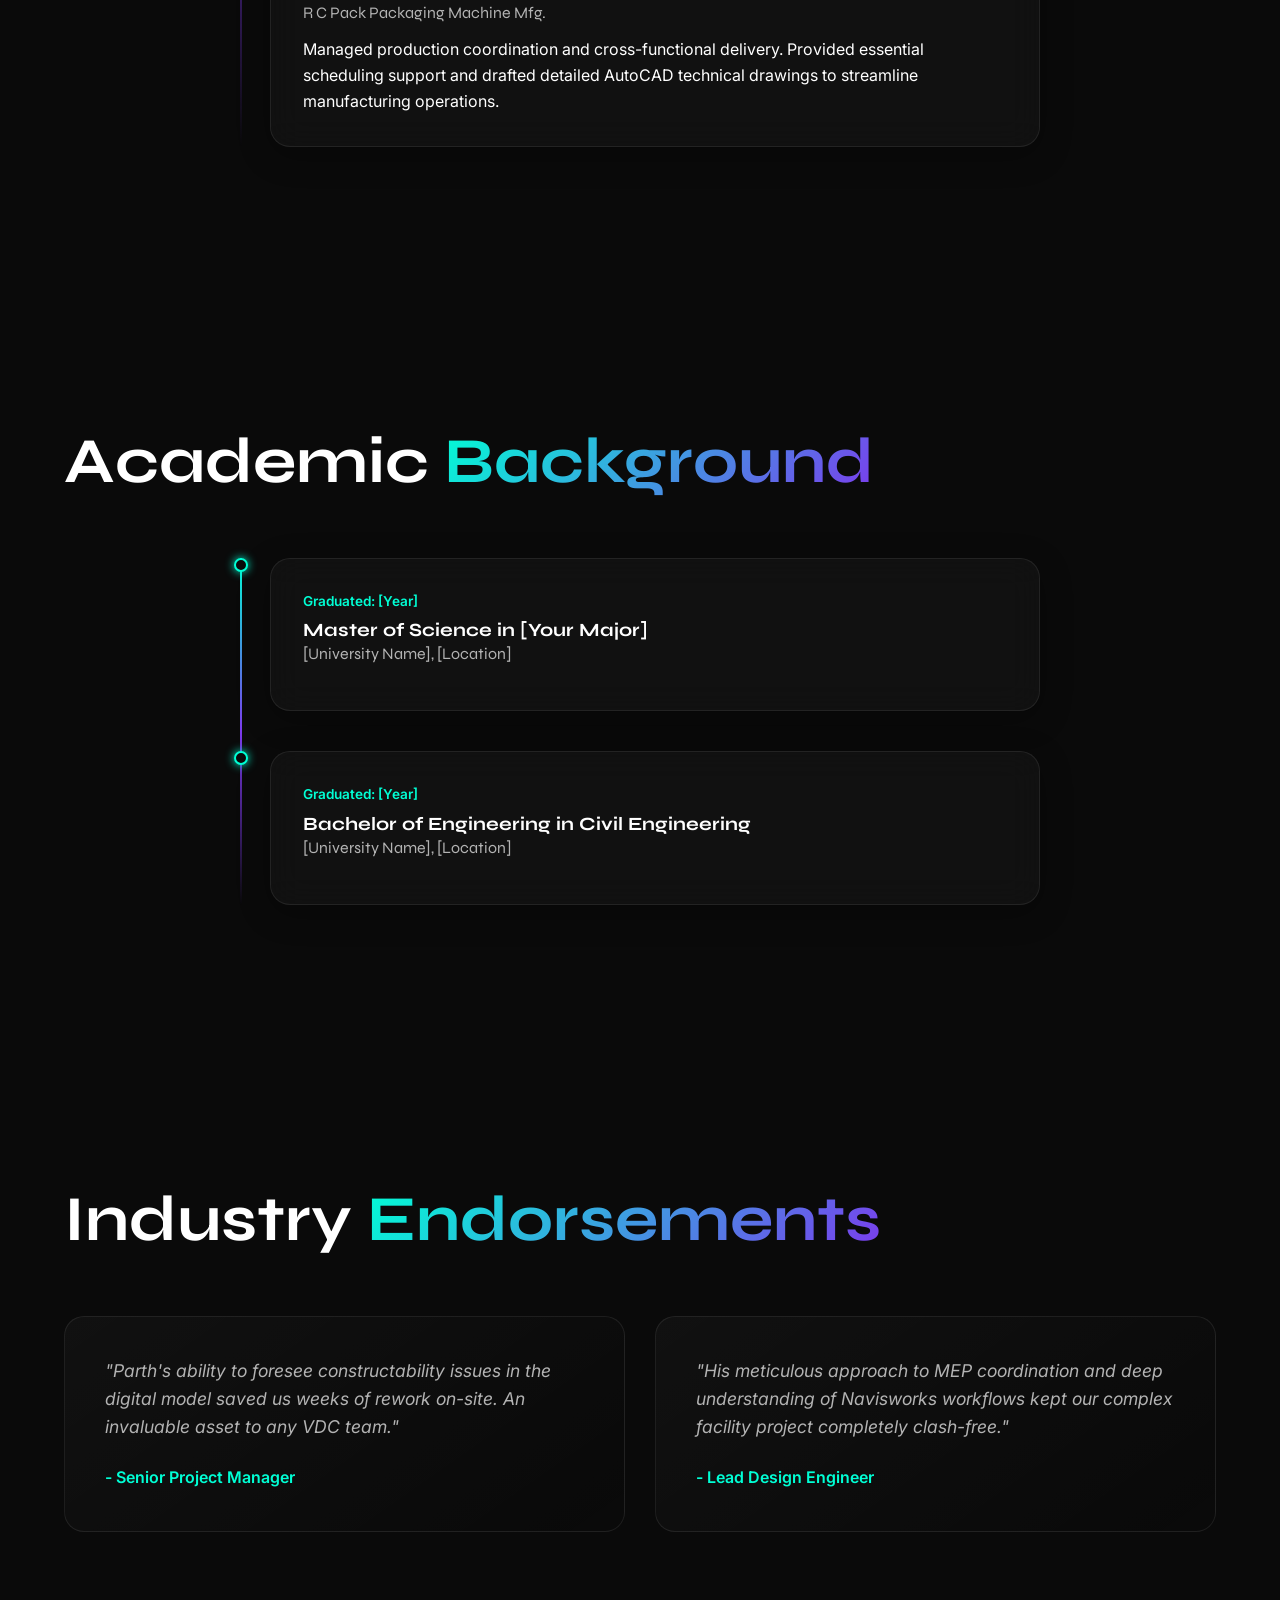
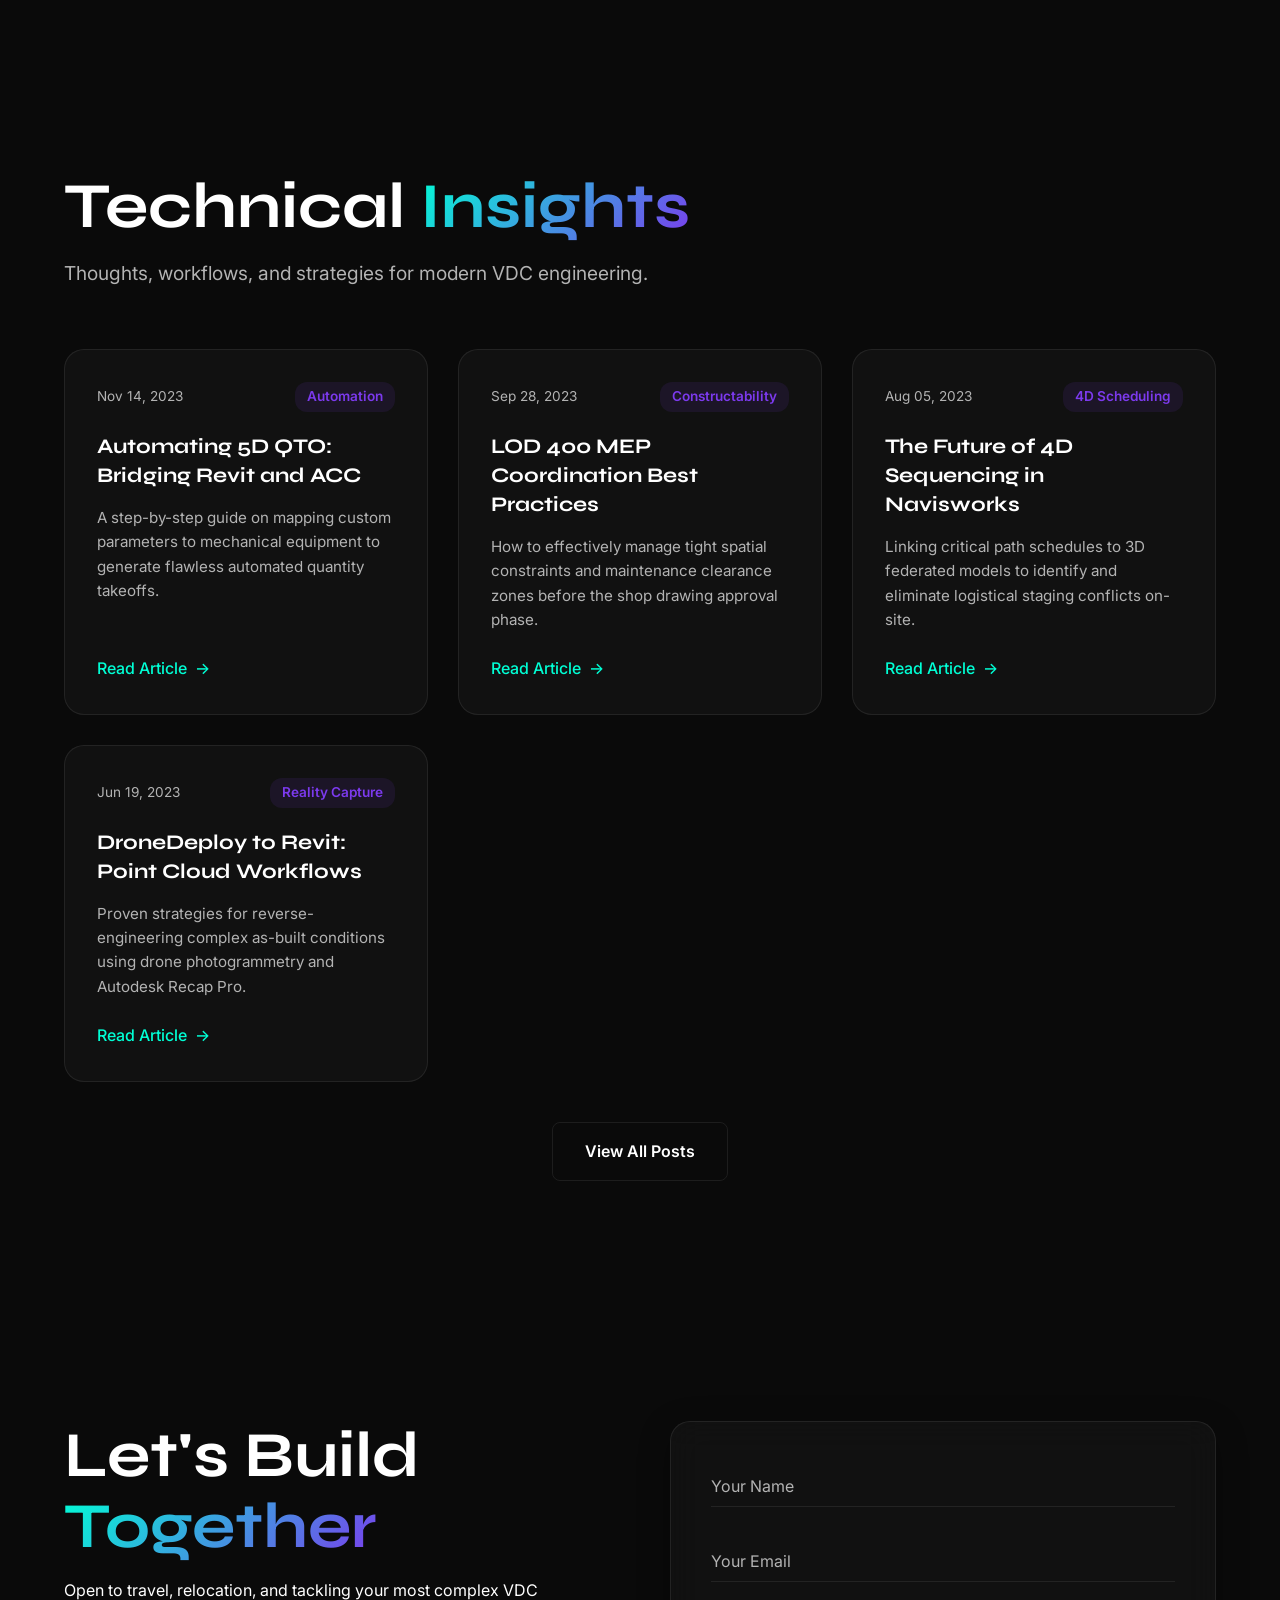
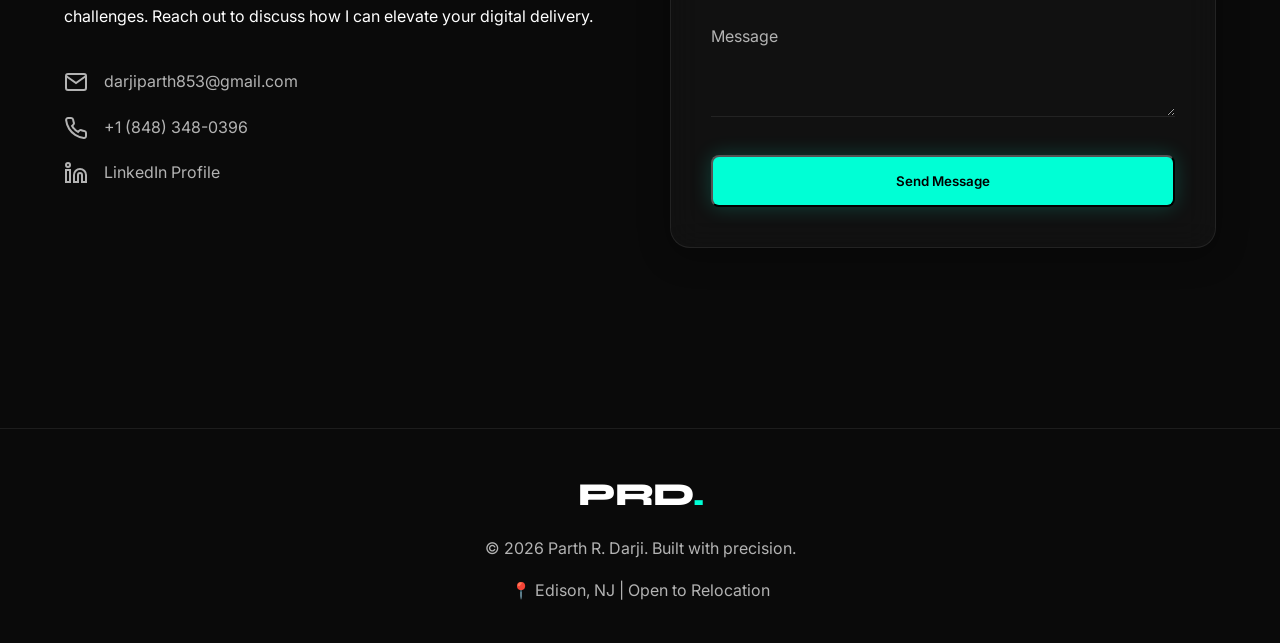
==== commit f14e55b6: "Update index.html" ====
--- a/index.html
+++ b/index.html
@@ -383,7 +383,7 @@
                     </div>
                     <h3>Automating 5D QTO: Bridging Revit and ACC</h3>
                     <p>A step-by-step guide on mapping custom parameters to mechanical equipment to generate flawless automated quantity takeoffs.</p>
-                    <a href="#" class="btn-text">Read Article <span>→</span></a>
+                    <a href="blog/blog-1.html" class="btn-text">Read Article <span>→</span></a>
                 </div>
                 
                 <!-- Blog 2 -->
--- a/style.css
+++ b/style.css
@@ -551,6 +551,42 @@
 .quote { font-size: 1.1rem; font-style: italic; margin-bottom: 24px; color: var(--muted); }
 .author { font-weight: 600; color: var(--primary); }
 
+/* Blog Section */
+.blog-grid {
+    display: grid;
+    grid-template-columns: repeat(auto-fit, minmax(280px, 1fr));
+    gap: 30px;
+}
+
+.blog-card {
+    background: var(--surface);
+    border: 1px solid var(--surface-border);
+    border-radius: 20px;
+    padding: 32px;
+    transition: var(--transition-smooth);
+    display: flex;
+    flex-direction: column;
+}
+
+.blog-card:hover {
+    border-color: rgba(124, 58, 237, 0.4);
+    box-shadow: 0 10px 30px rgba(0,0,0,0.5), 0 0 20px rgba(124,58,237,0.1);
+}
+
+.blog-meta { display: flex; justify-content: space-between; align-items: center; margin-bottom: 20px; font-size: 0.85rem; }
+.blog-date { color: var(--muted); }
+.blog-tag {
+    color: var(--secondary);
+    background: rgba(124, 58, 237, 0.1);
+    padding: 4px 12px;
+    border-radius: 12px;
+    font-weight: 600;
+}
+
+.blog-card h3 { margin-bottom: 16px; font-size: 1.3rem; line-height: 1.4; }
+.blog-card p { color: var(--muted); font-size: 0.95rem; margin-bottom: 24px; flex-grow: 1; }
+.blog-card .btn-text { margin-top: auto; }
+
 /* Contact Section */
 .contact-container { display: grid; grid-template-columns: 1fr 1fr; gap: 60px; align-items: start; }
 .contact-methods { margin-top: 40px; display: flex; flex-direction: column; gap: 20px; }
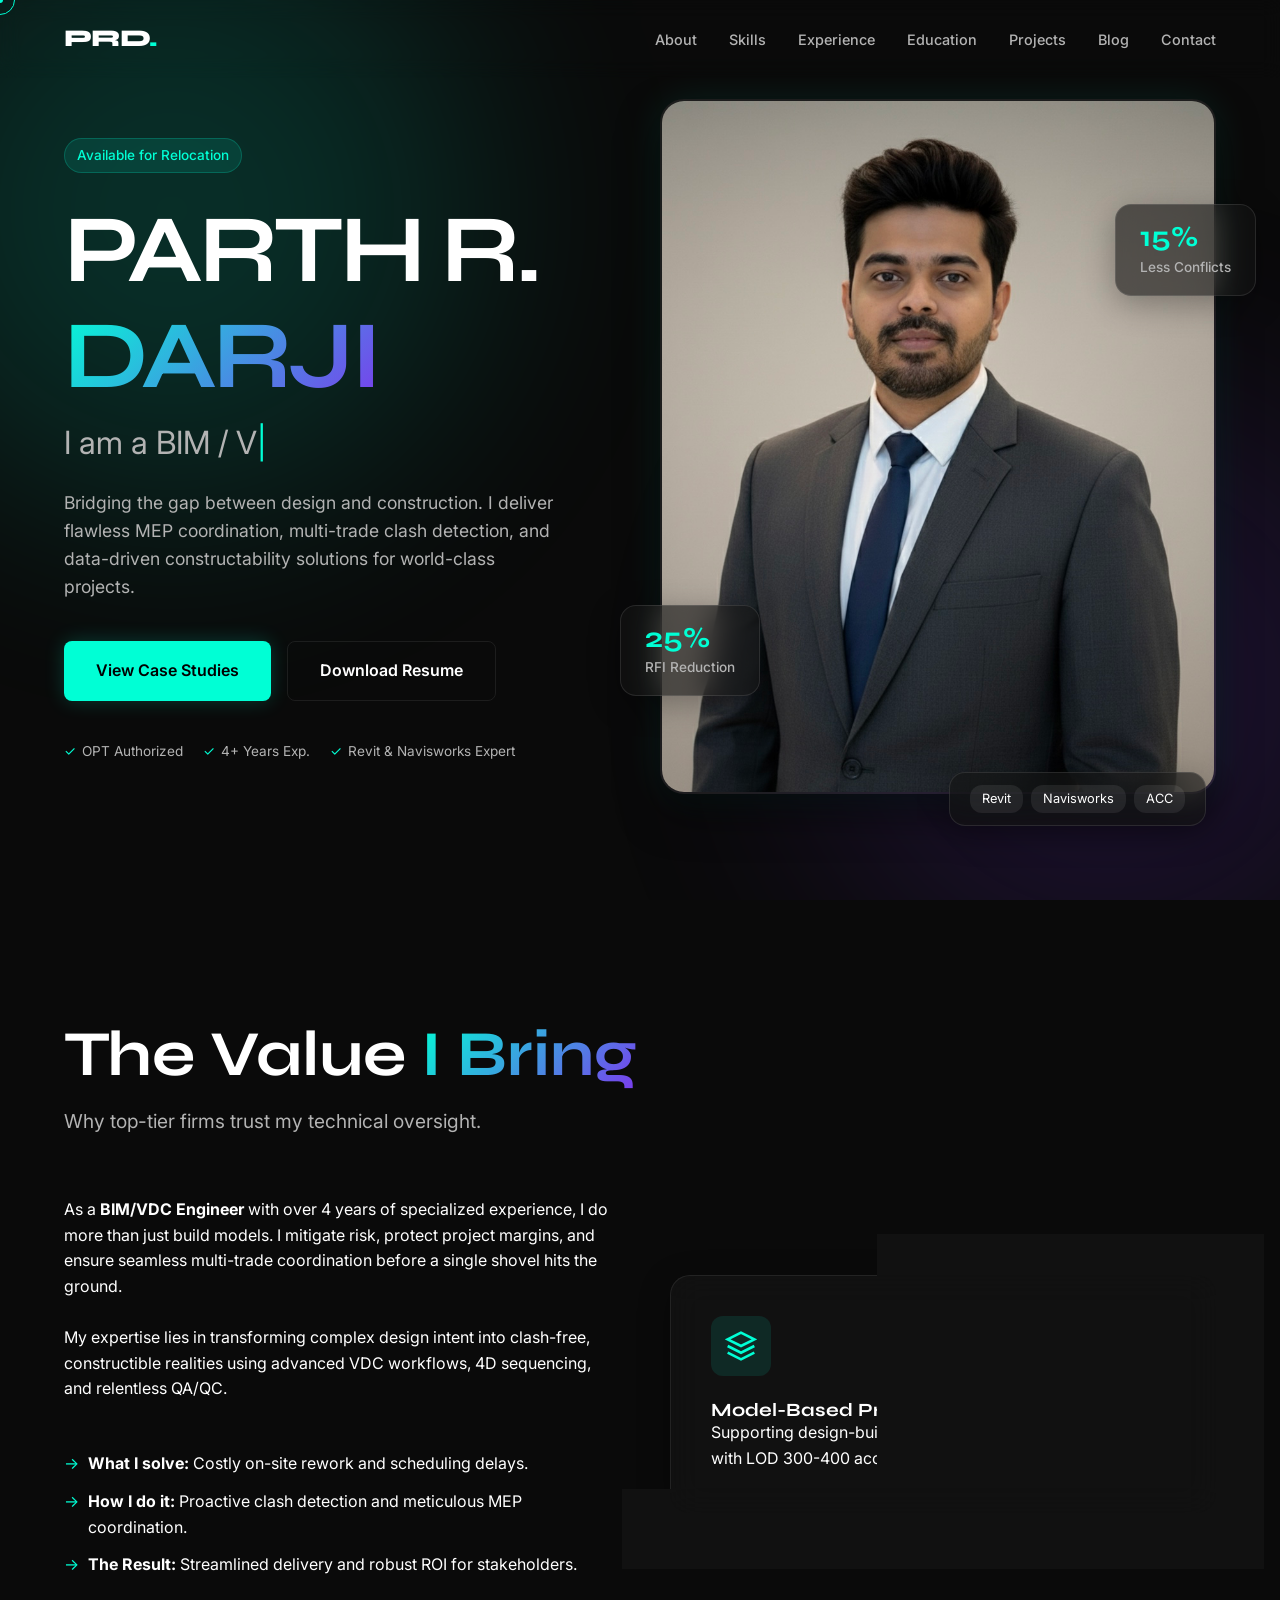
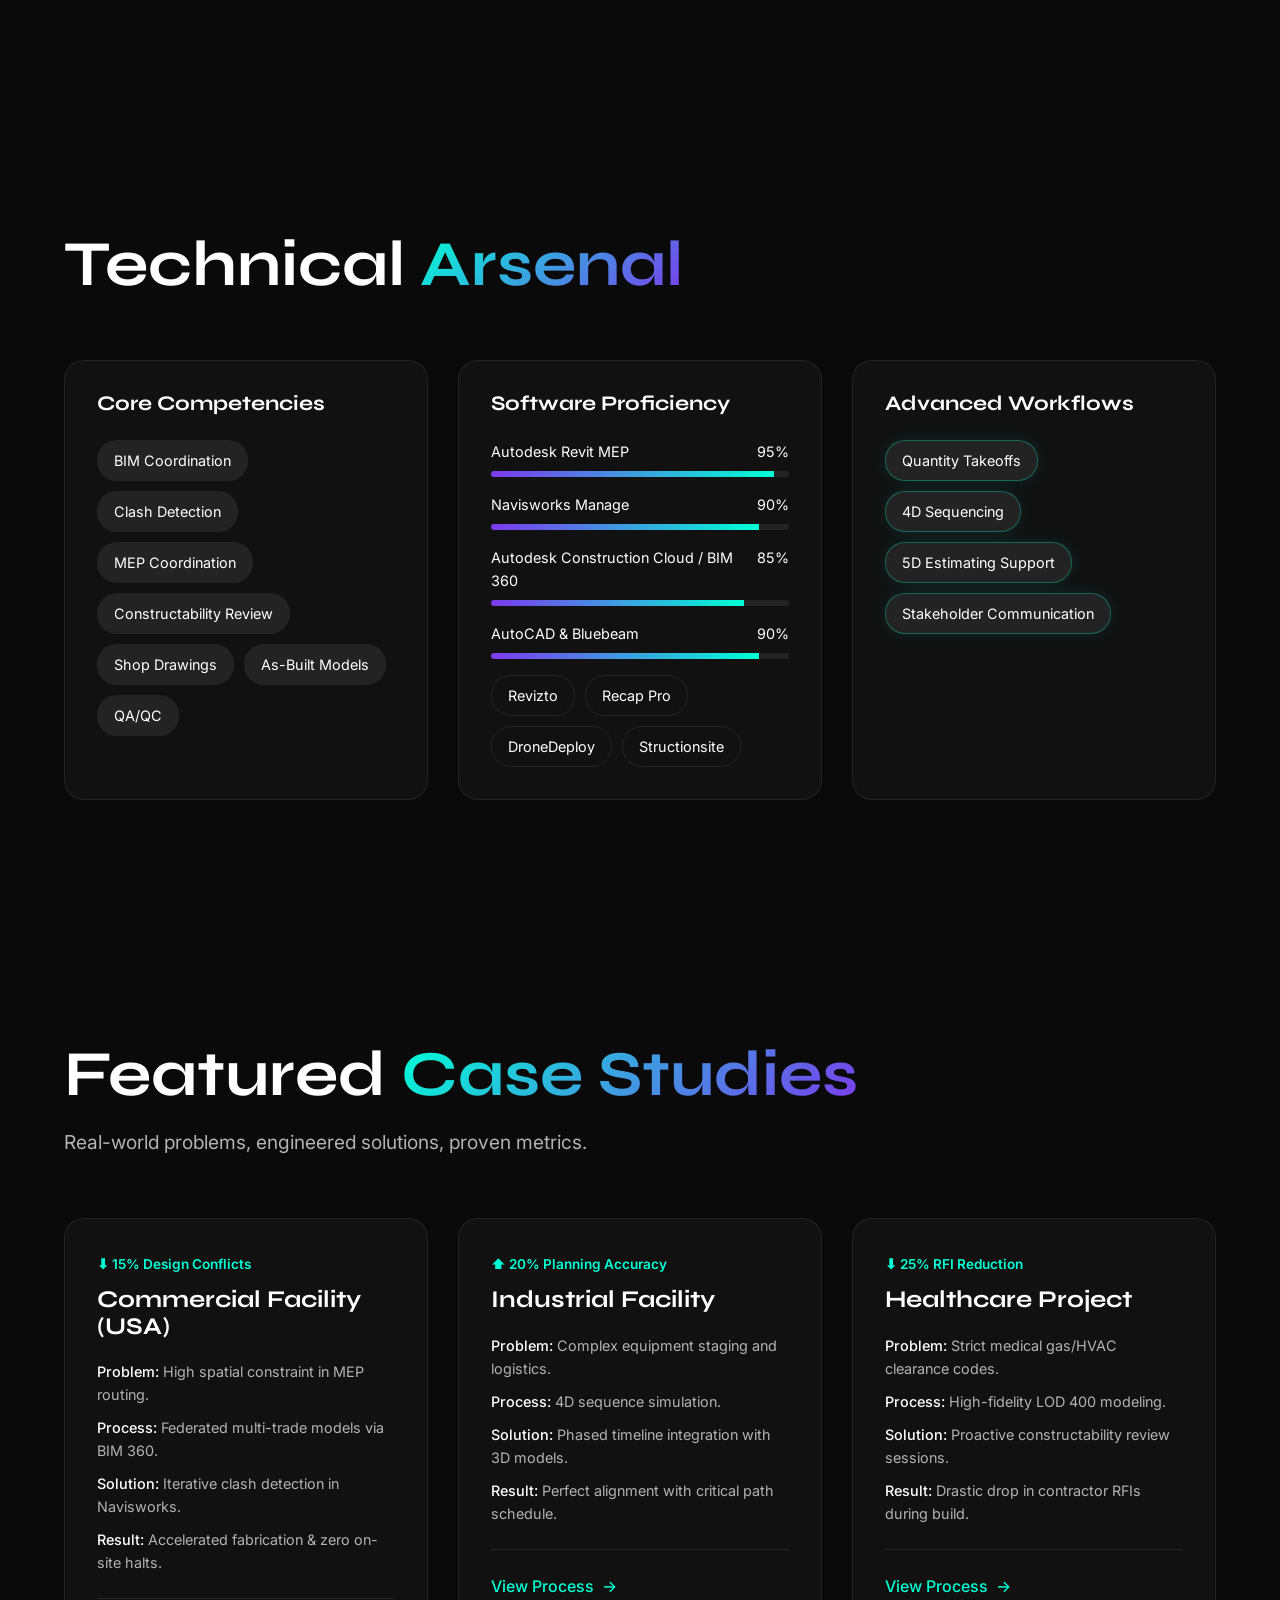
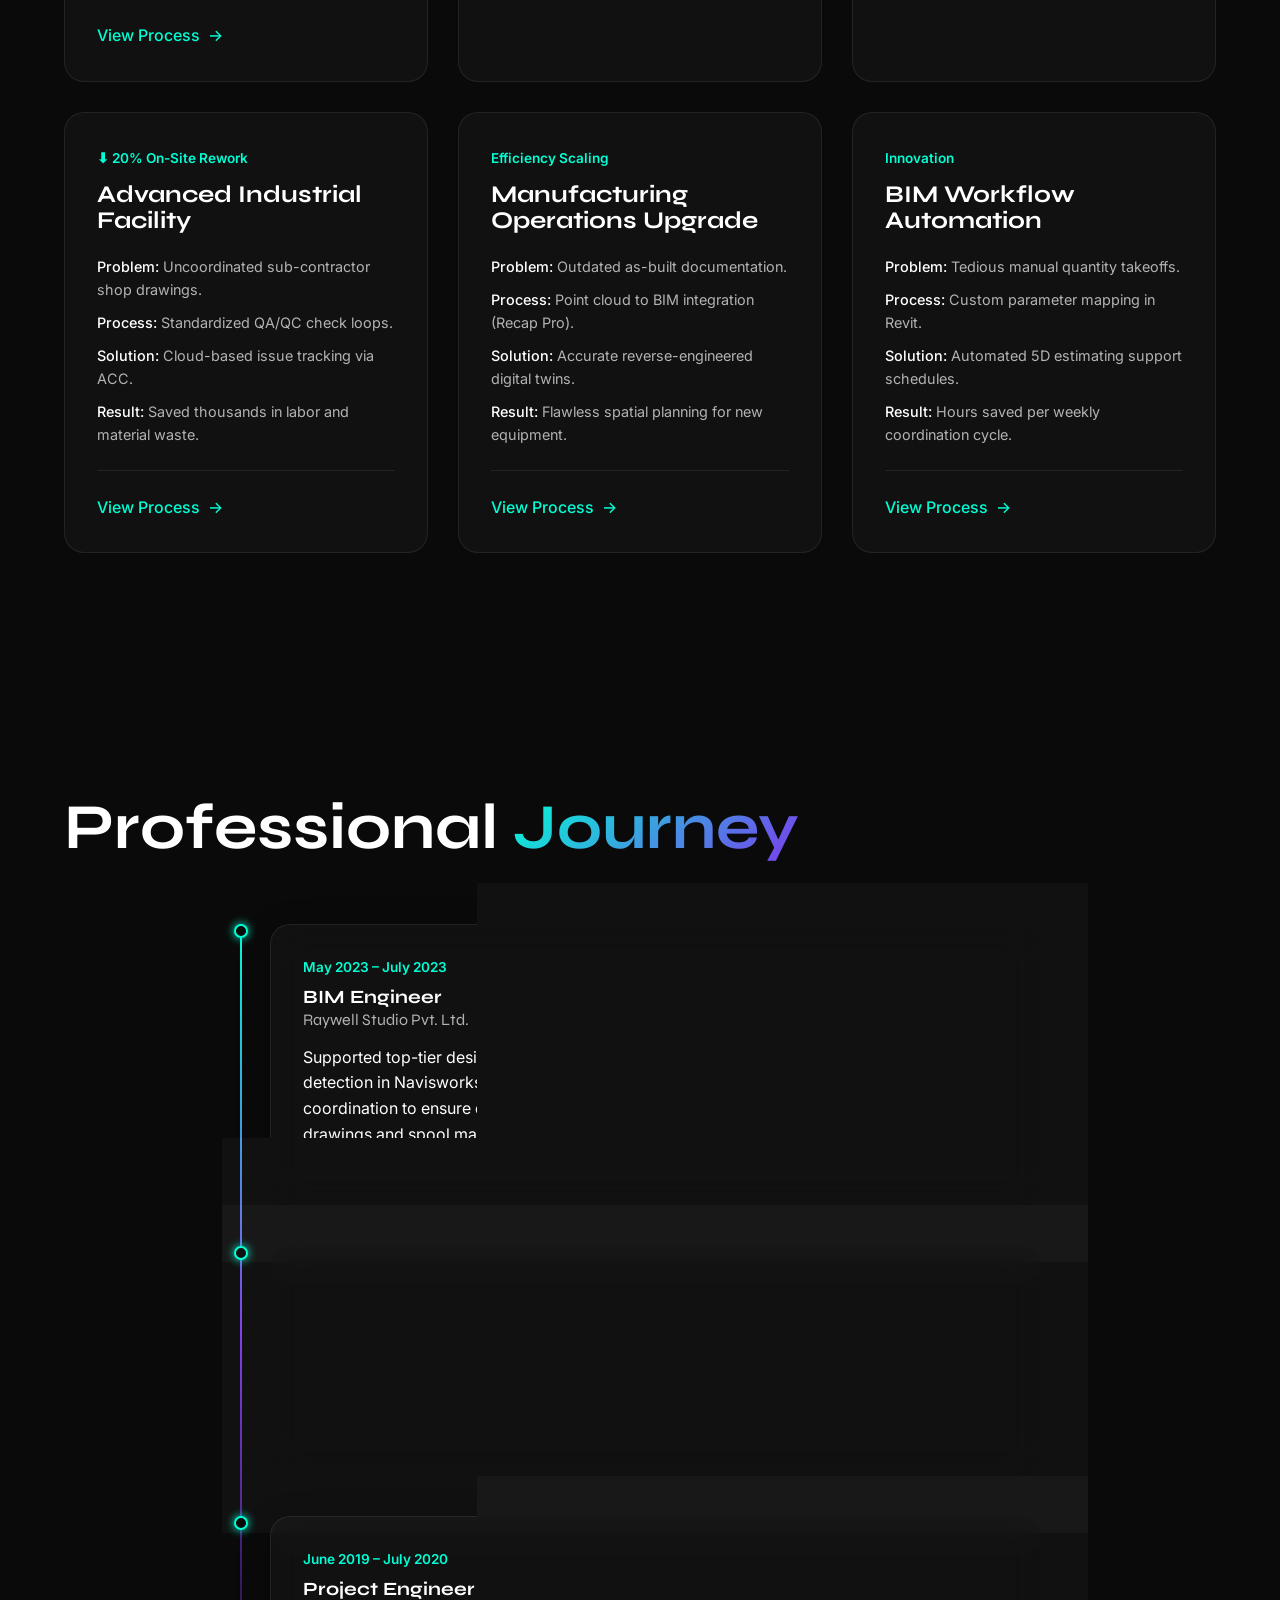
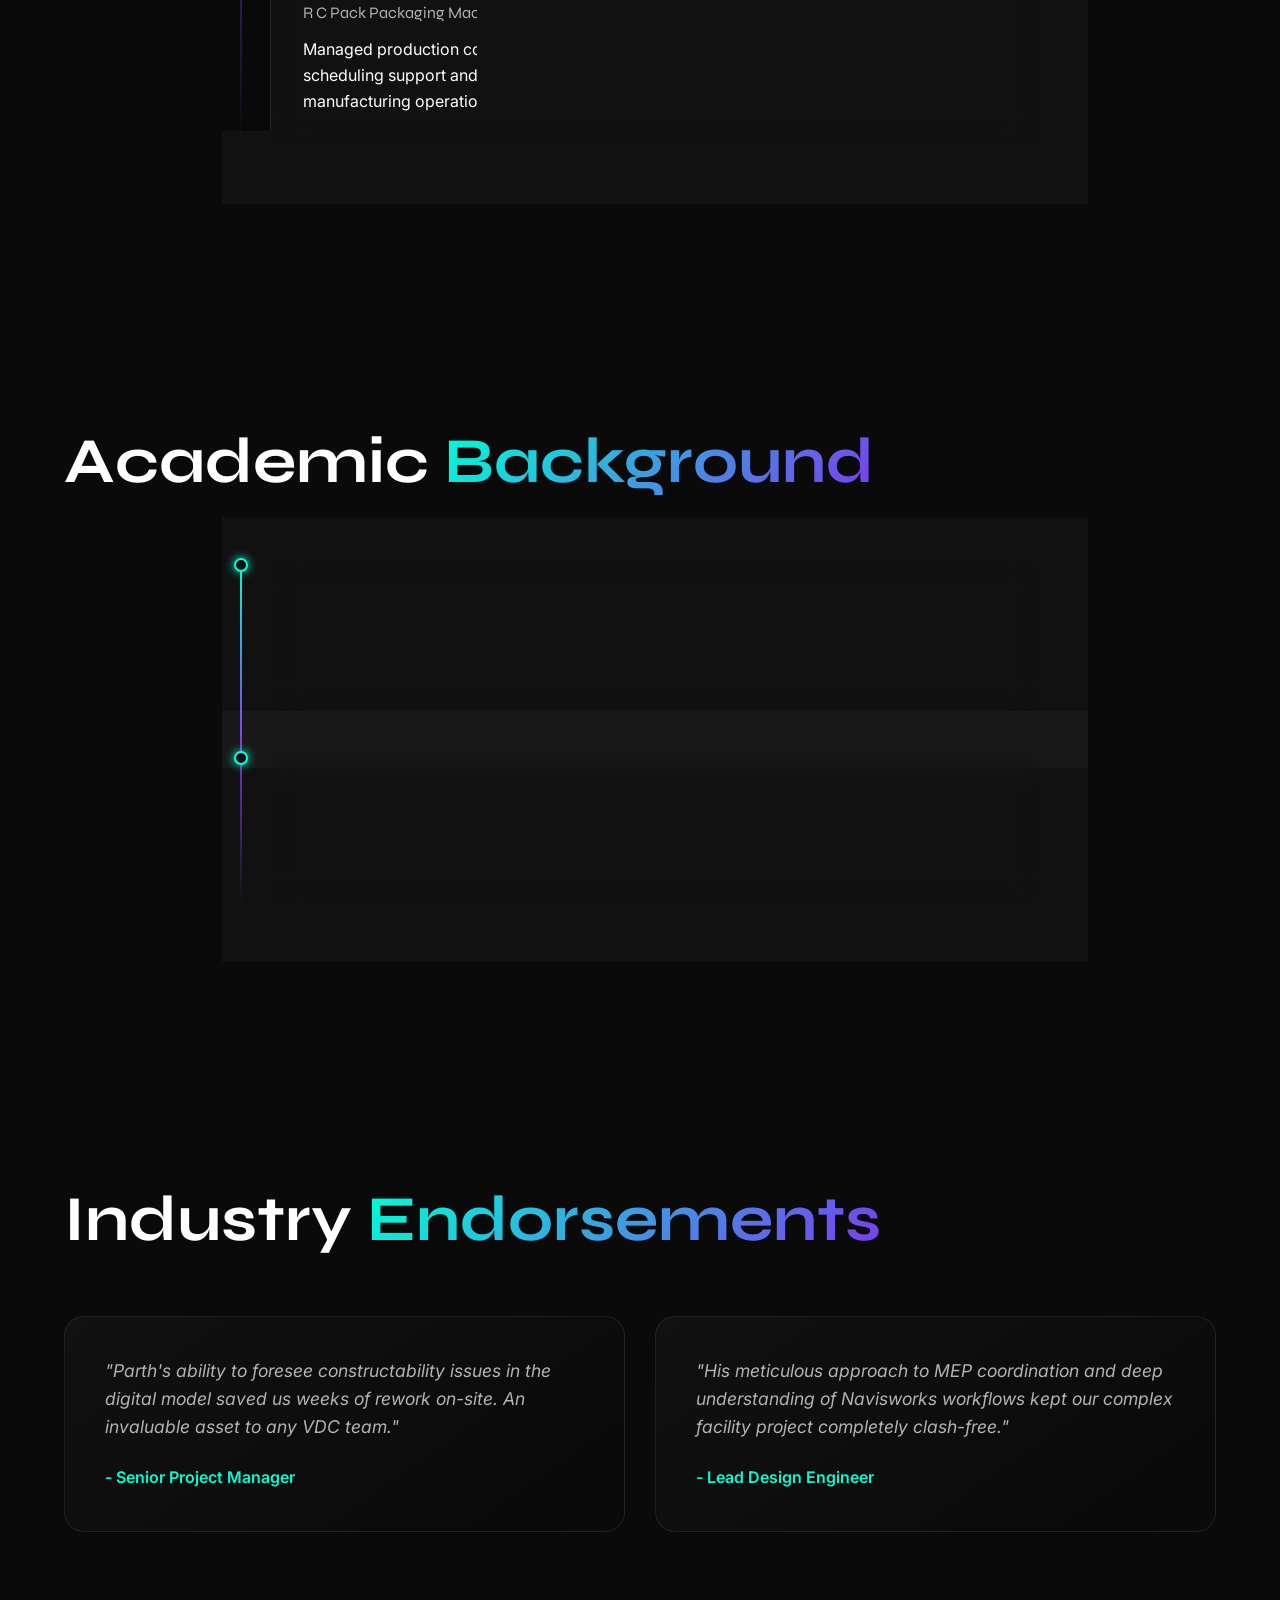
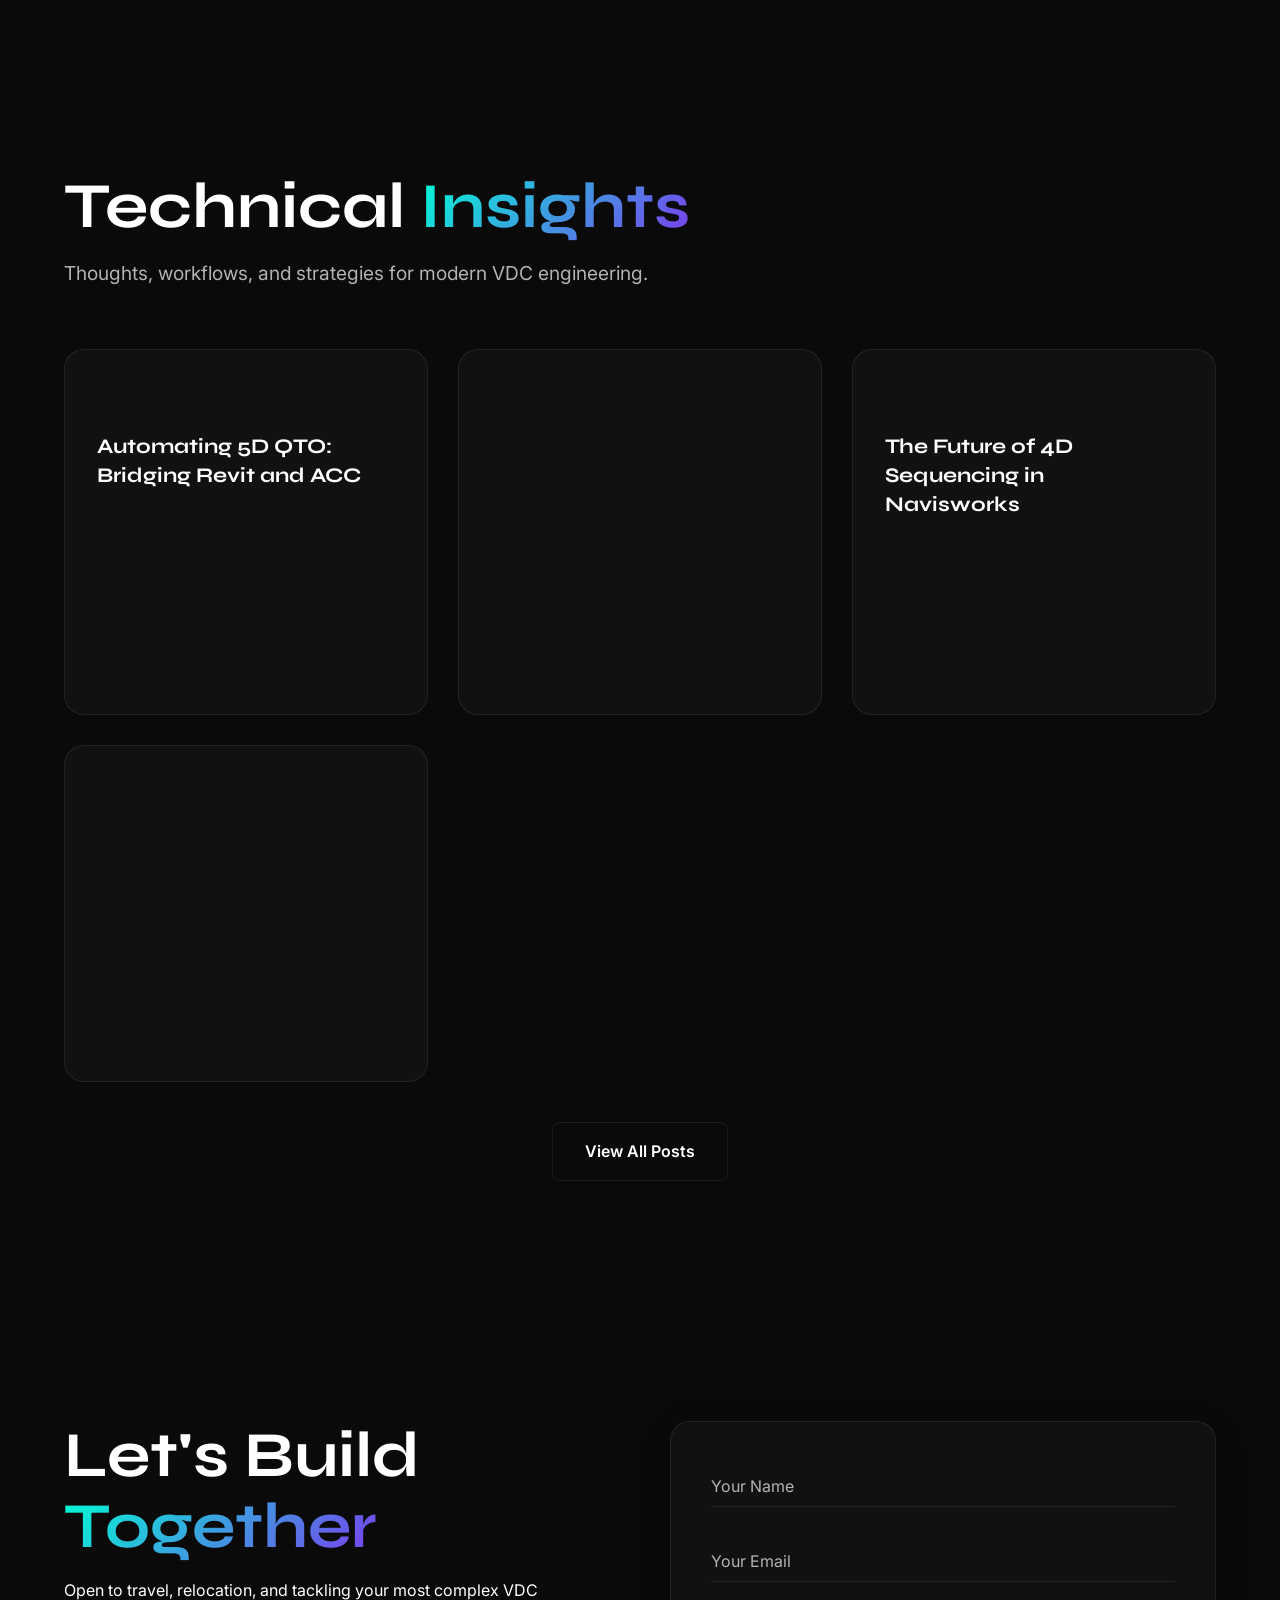
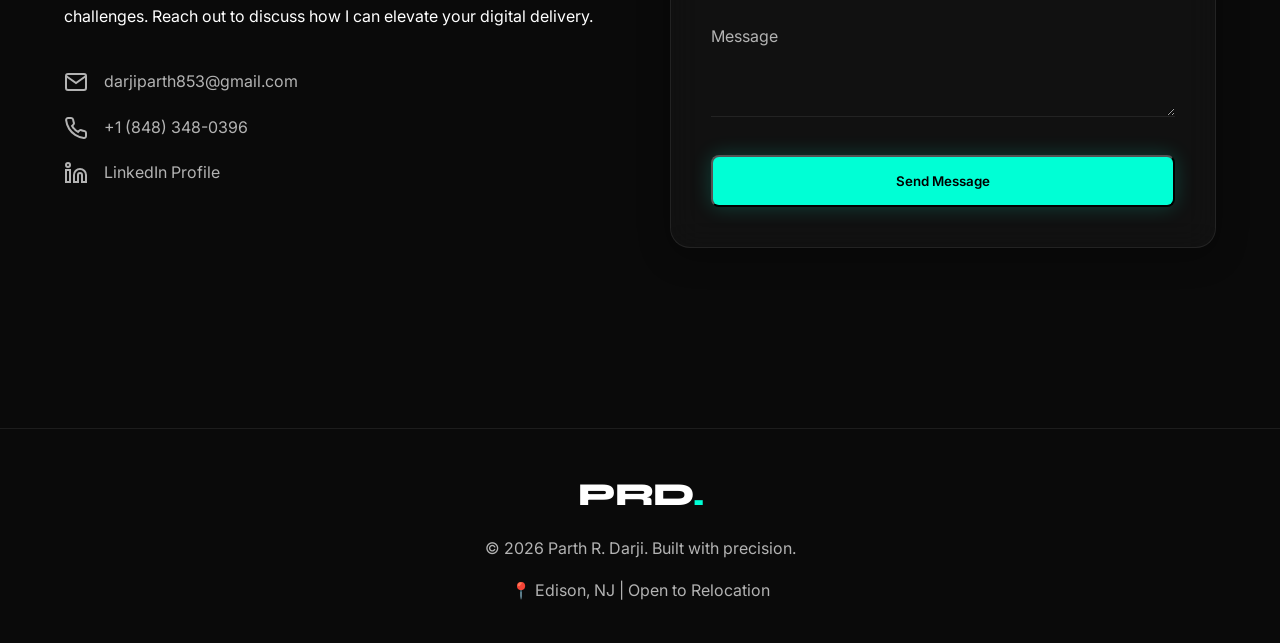
==== commit 3b51ff0f: "Update index.html" ====
--- a/index.html
+++ b/index.html
@@ -383,7 +383,7 @@
                     </div>
                     <h3>Automating 5D QTO: Bridging Revit and ACC</h3>
                     <p>A step-by-step guide on mapping custom parameters to mechanical equipment to generate flawless automated quantity takeoffs.</p>
-                    <a href="blog/blog-1.html" class="btn-text">Read Article <span>→</span></a>
+                    <a href="blogs/blog-1.html" class="btn-text">Read Article <span>→</span></a>
                 </div>
                 
                 <!-- Blog 2 -->
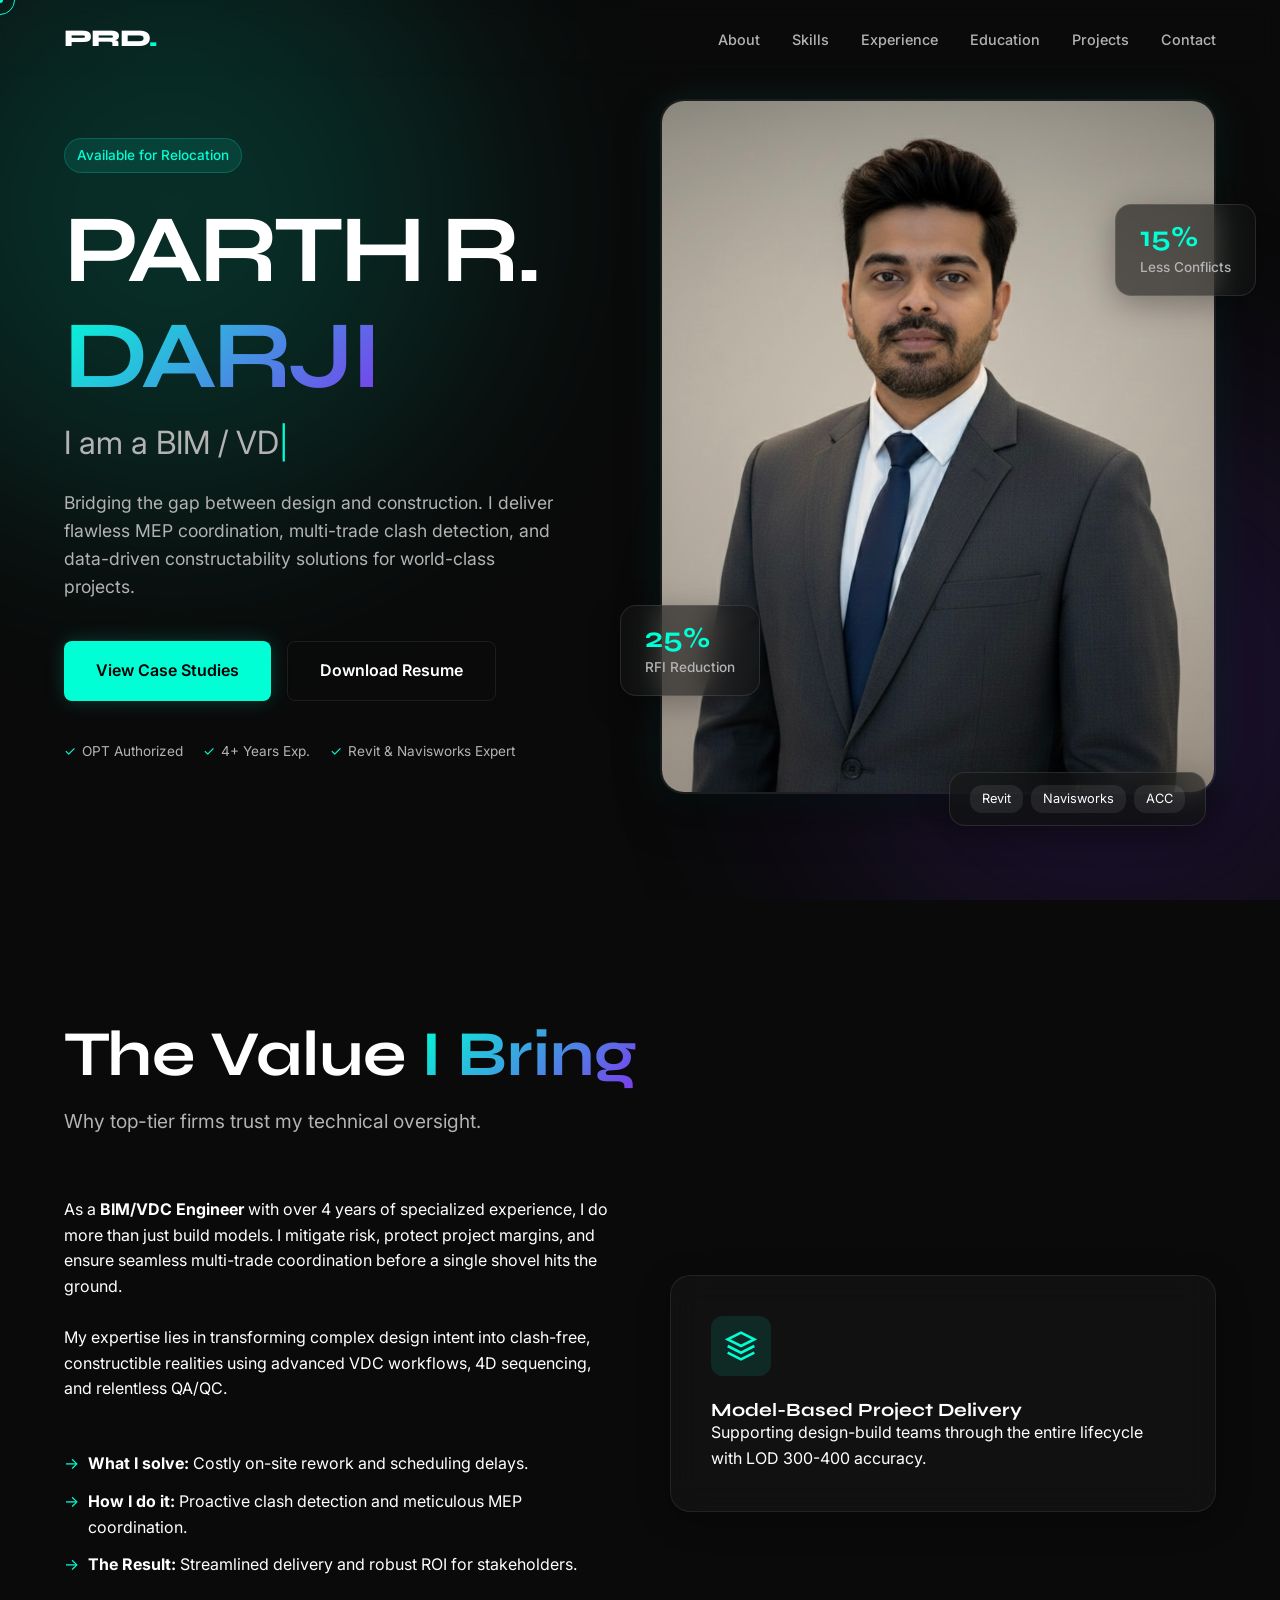
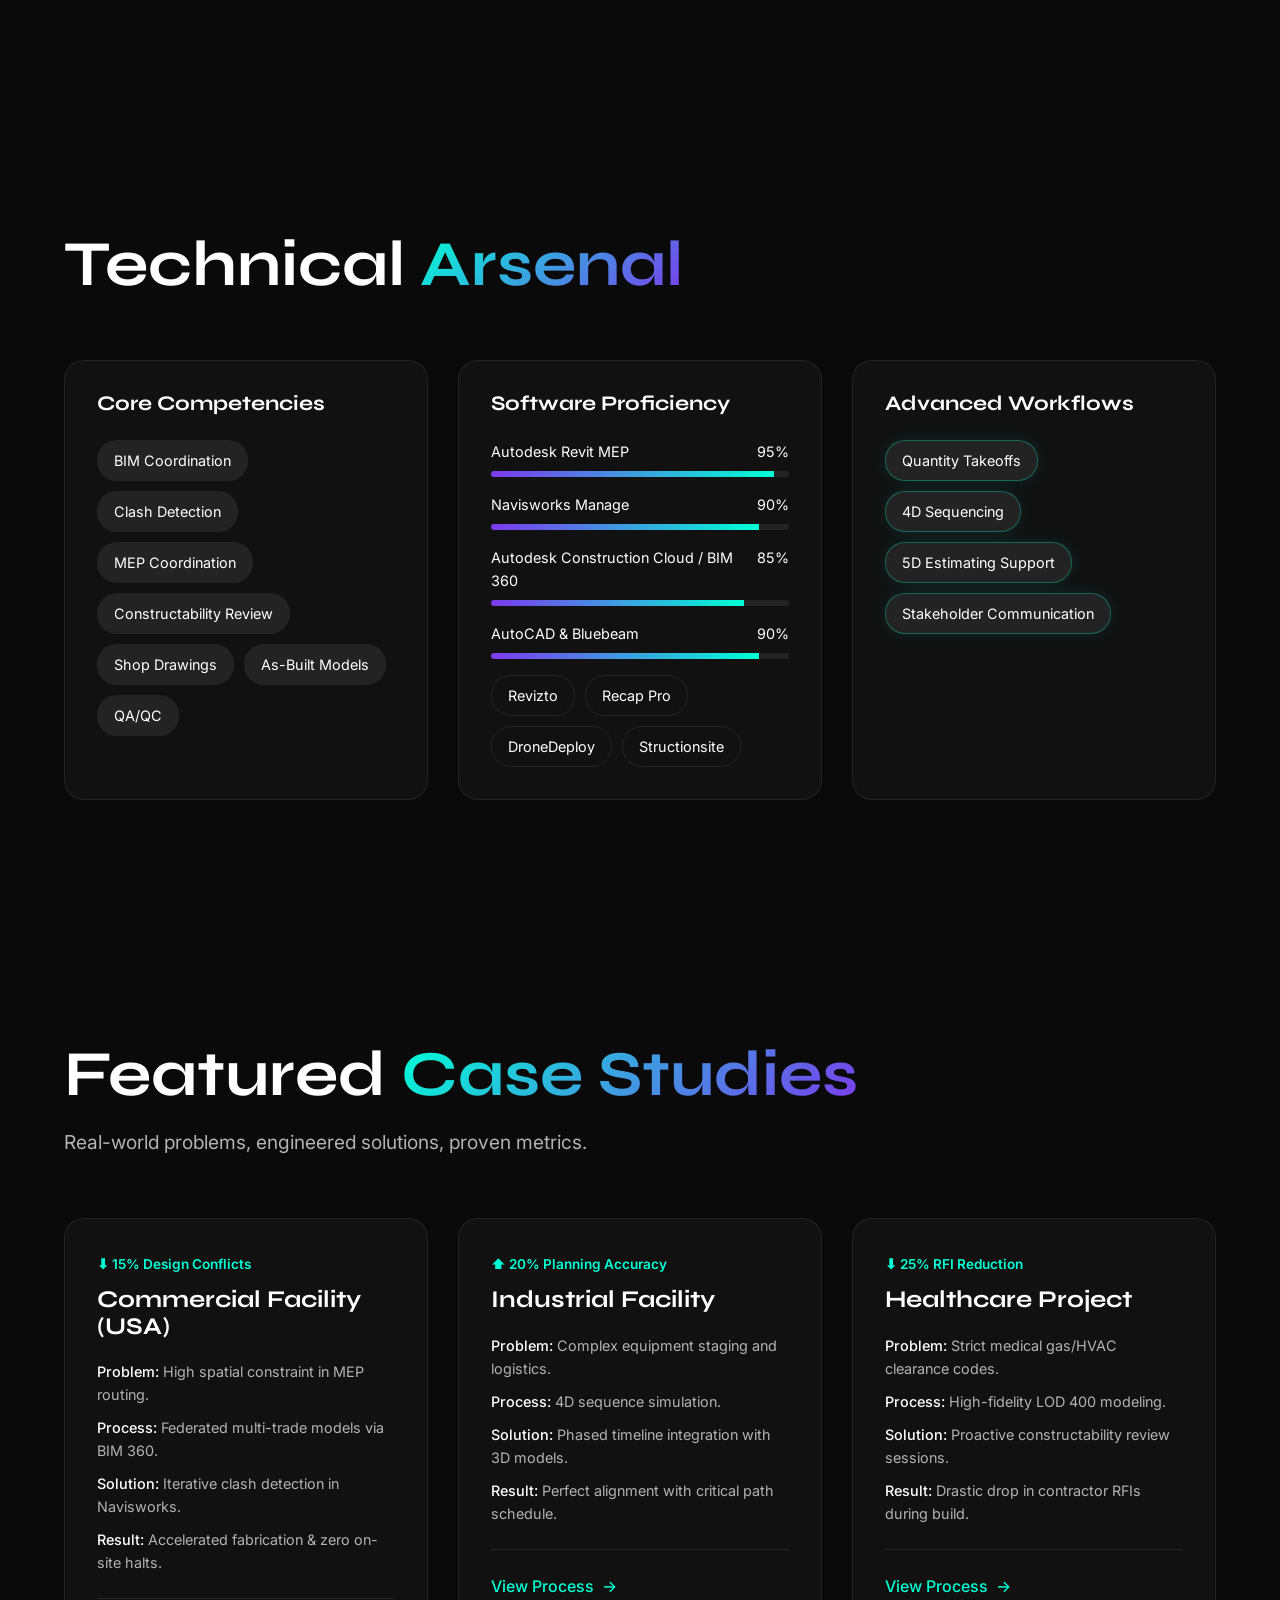
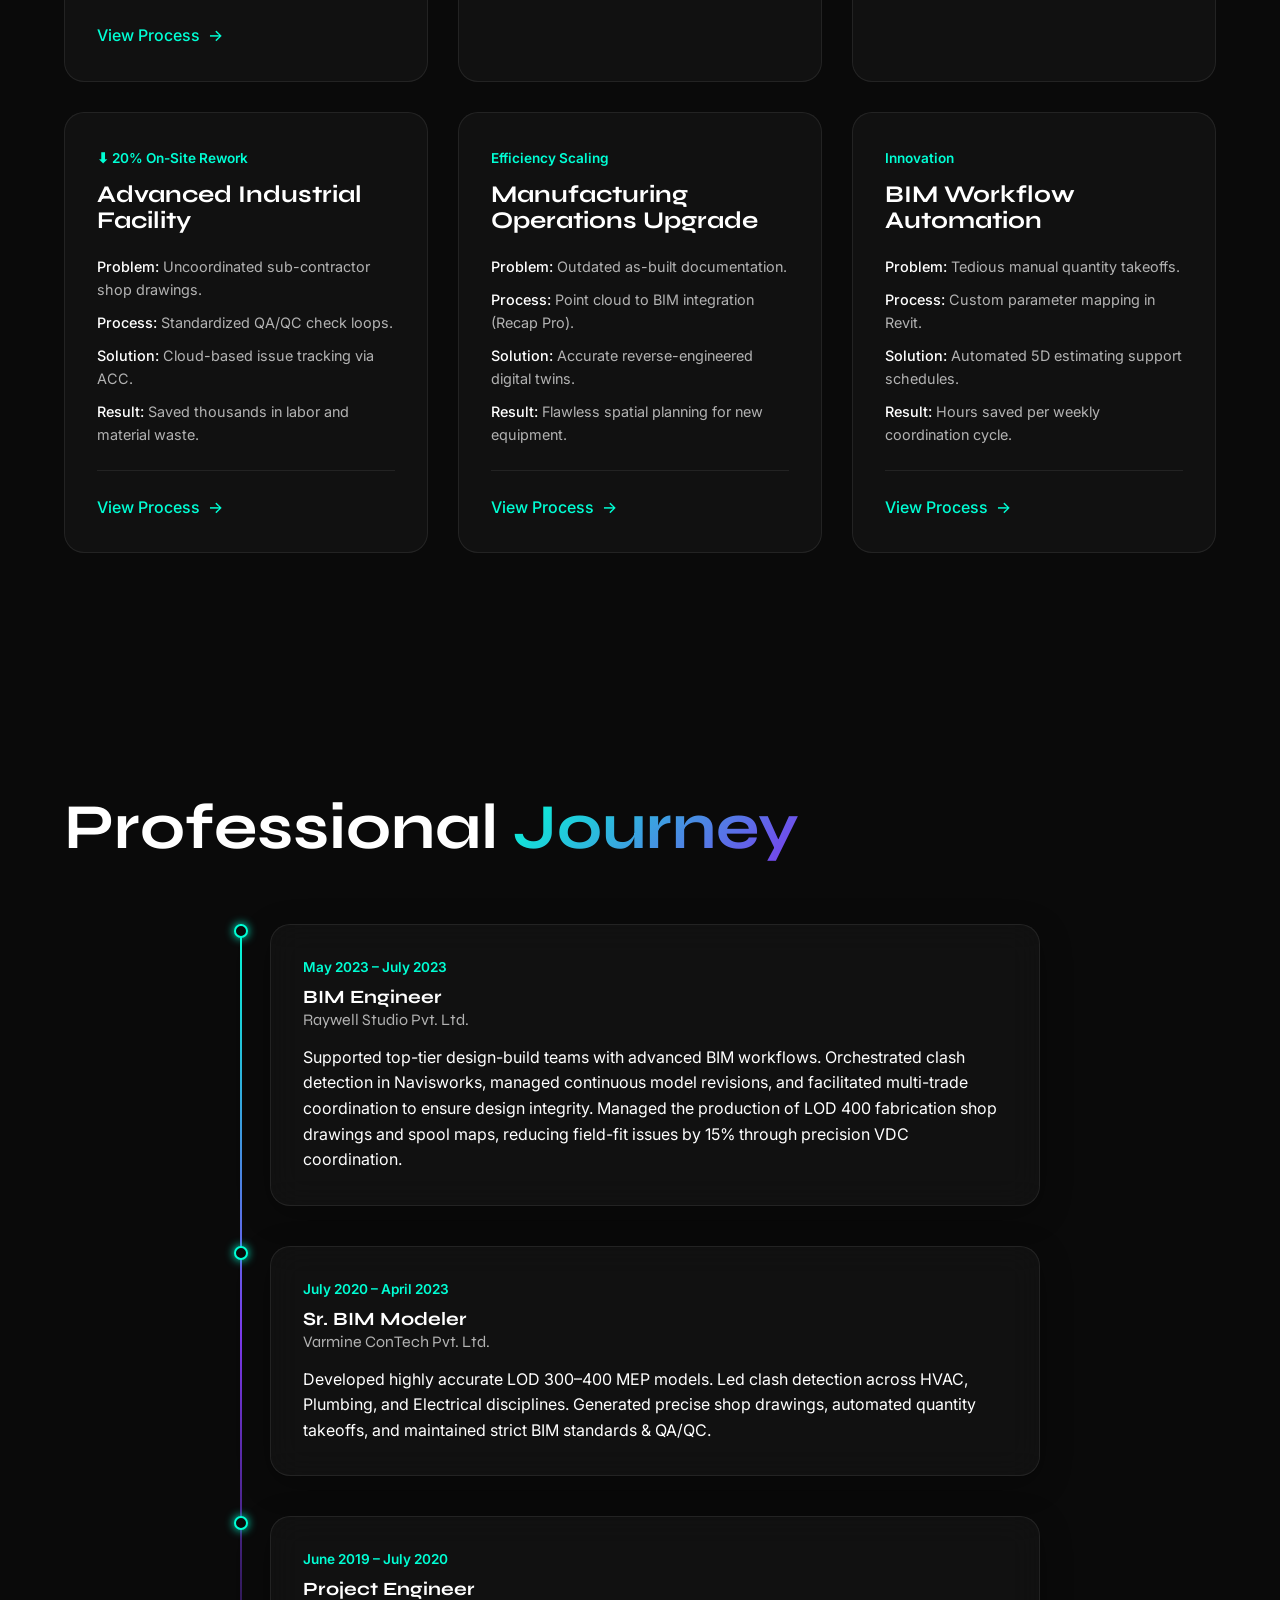
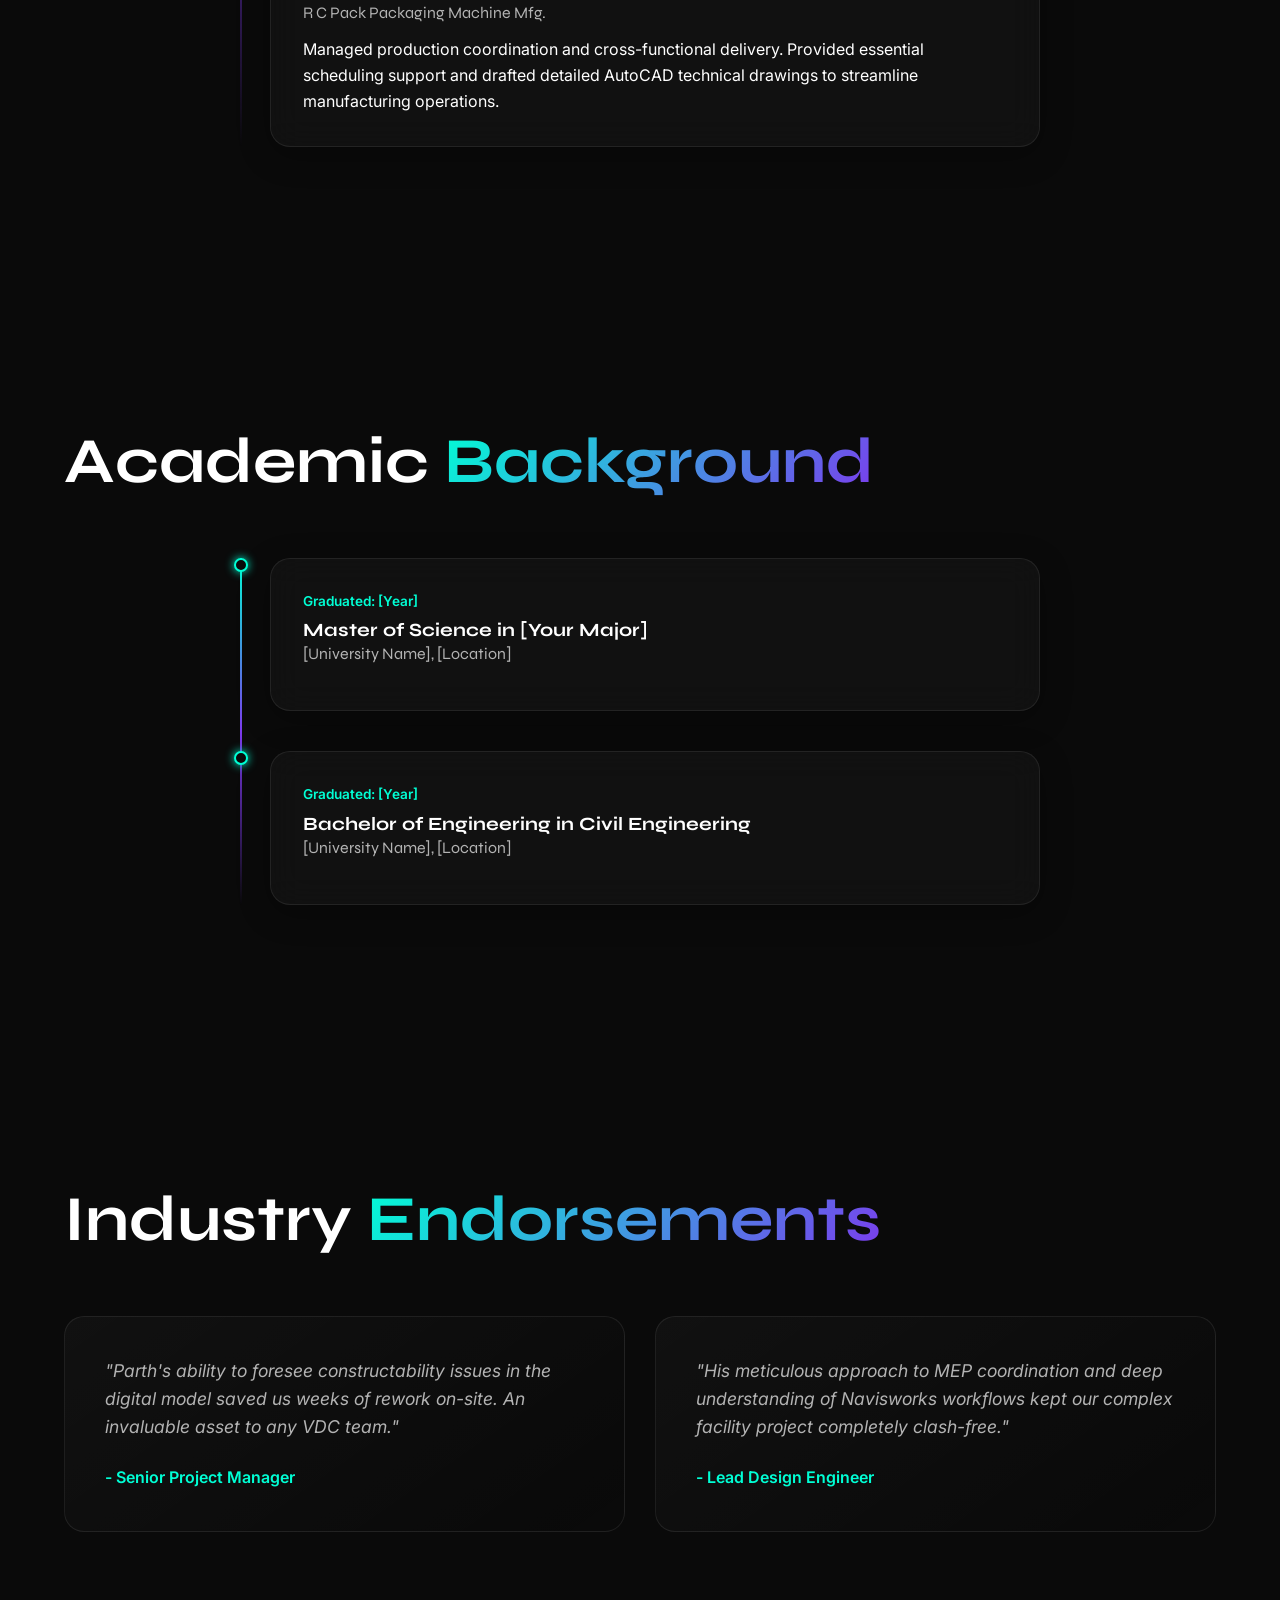
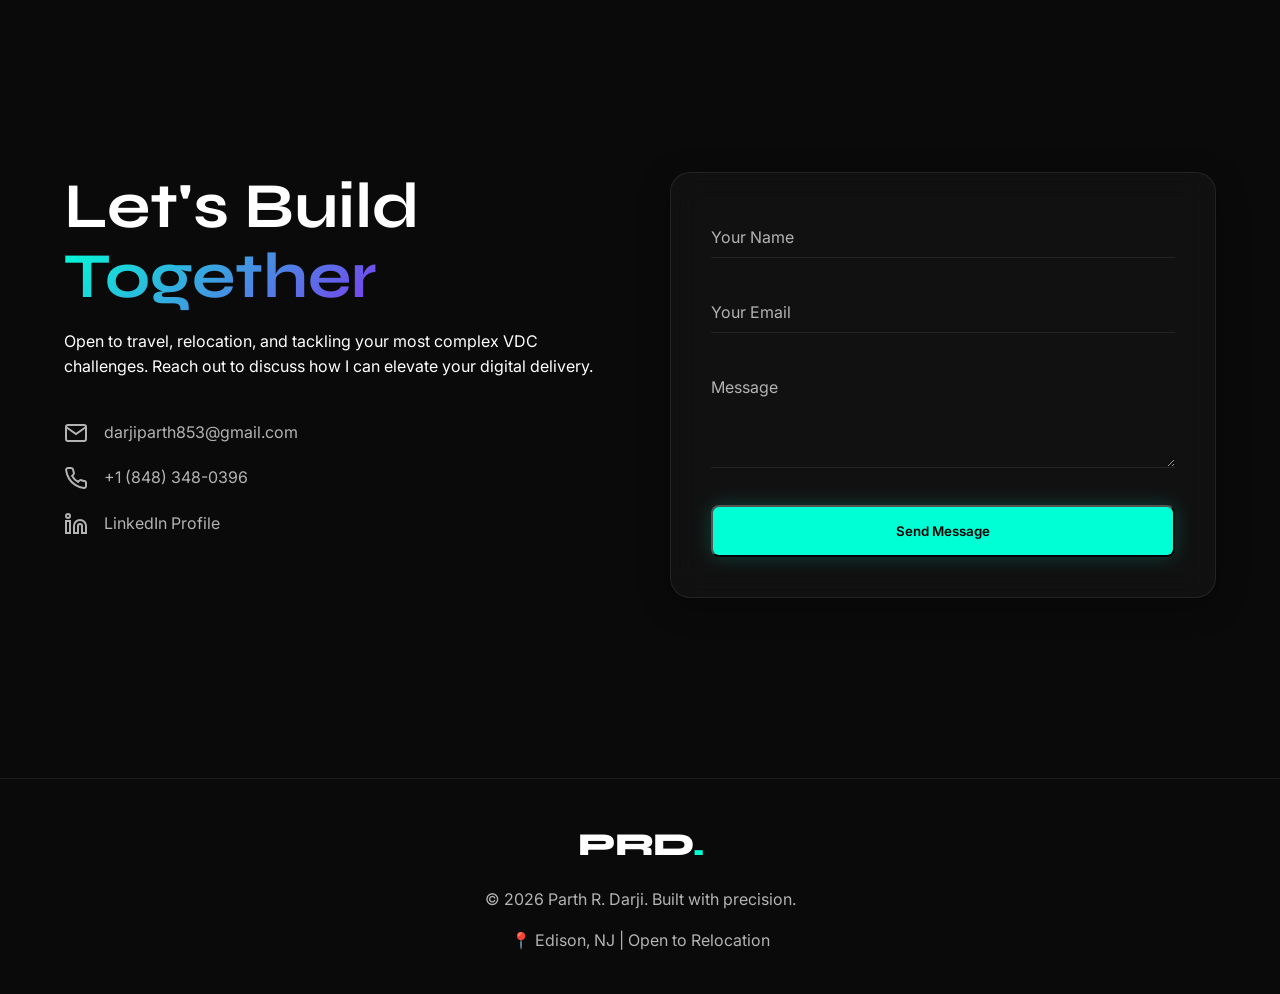
==== commit 4f60c64c: "Update index.html" ====
--- a/index.html
+++ b/index.html
@@ -32,7 +32,6 @@
                 <a href="#experience" class="nav-link">Experience</a>
                 <a href="#education" class="nav-link">Education</a>
                 <a href="#projects" class="nav-link">Projects</a>
-                <a href="#blog" class="nav-link">Blog</a>
                 <a href="#contact" class="nav-link">Contact</a>
             </div>
             <button class="mobile-menu-btn" aria-label="Toggle menu">
@@ -365,62 +364,6 @@
                     <p class="quote">"His meticulous approach to MEP coordination and deep understanding of Navisworks workflows kept our complex facility project completely clash-free."</p>
                     <div class="author">- Lead Design Engineer</div>
                 </div>
-            </div>
-        </section>
-
-        <!-- Blog Section -->
-        <section id="blog" class="section">
-            <div class="section-header reveal">
-                <h2 class="section-title">Technical <span class="text-gradient">Insights</span></h2>
-                <p class="section-subtitle">Thoughts, workflows, and strategies for modern VDC engineering.</p>
-            </div>
-            <div class="blog-grid">
-                <!-- Blog 1 -->
-                <div class="blog-card reveal tilt-card">
-                    <div class="blog-meta">
-                        <span class="blog-date">Nov 14, 2023</span>
-                        <span class="blog-tag">Automation</span>
-                    </div>
-                    <h3>Automating 5D QTO: Bridging Revit and ACC</h3>
-                    <p>A step-by-step guide on mapping custom parameters to mechanical equipment to generate flawless automated quantity takeoffs.</p>
-                    <a href="blogs/blog-1.html" class="btn-text">Read Article <span>→</span></a>
-                </div>
-                
-                <!-- Blog 2 -->
-                <div class="blog-card reveal tilt-card" style="transition-delay: 0.1s;">
-                    <div class="blog-meta">
-                        <span class="blog-date">Sep 28, 2023</span>
-                        <span class="blog-tag">Constructability</span>
-                    </div>
-                    <h3>LOD 400 MEP Coordination Best Practices</h3>
-                    <p>How to effectively manage tight spatial constraints and maintenance clearance zones before the shop drawing approval phase.</p>
-                    <a href="#" class="btn-text">Read Article <span>→</span></a>
-                </div>
-
-                <!-- Blog 3 -->
-                <div class="blog-card reveal tilt-card" style="transition-delay: 0.2s;">
-                    <div class="blog-meta">
-                        <span class="blog-date">Aug 05, 2023</span>
-                        <span class="blog-tag">4D Scheduling</span>
-                    </div>
-                    <h3>The Future of 4D Sequencing in Navisworks</h3>
-                    <p>Linking critical path schedules to 3D federated models to identify and eliminate logistical staging conflicts on-site.</p>
-                    <a href="#" class="btn-text">Read Article <span>→</span></a>
-                </div>
-
-                <!-- Blog 4 -->
-                <div class="blog-card reveal tilt-card" style="transition-delay: 0.3s;">
-                    <div class="blog-meta">
-                        <span class="blog-date">Jun 19, 2023</span>
-                        <span class="blog-tag">Reality Capture</span>
-                    </div>
-                    <h3>DroneDeploy to Revit: Point Cloud Workflows</h3>
-                    <p>Proven strategies for reverse-engineering complex as-built conditions using drone photogrammetry and Autodesk Recap Pro.</p>
-                    <a href="#" class="btn-text">Read Article <span>→</span></a>
-                </div>
-            </div>
-            <div class="reveal" style="text-align: center; margin-top: 40px;">
-                <a href="#" class="btn btn-secondary">View All Posts</a>
             </div>
         </section>
 
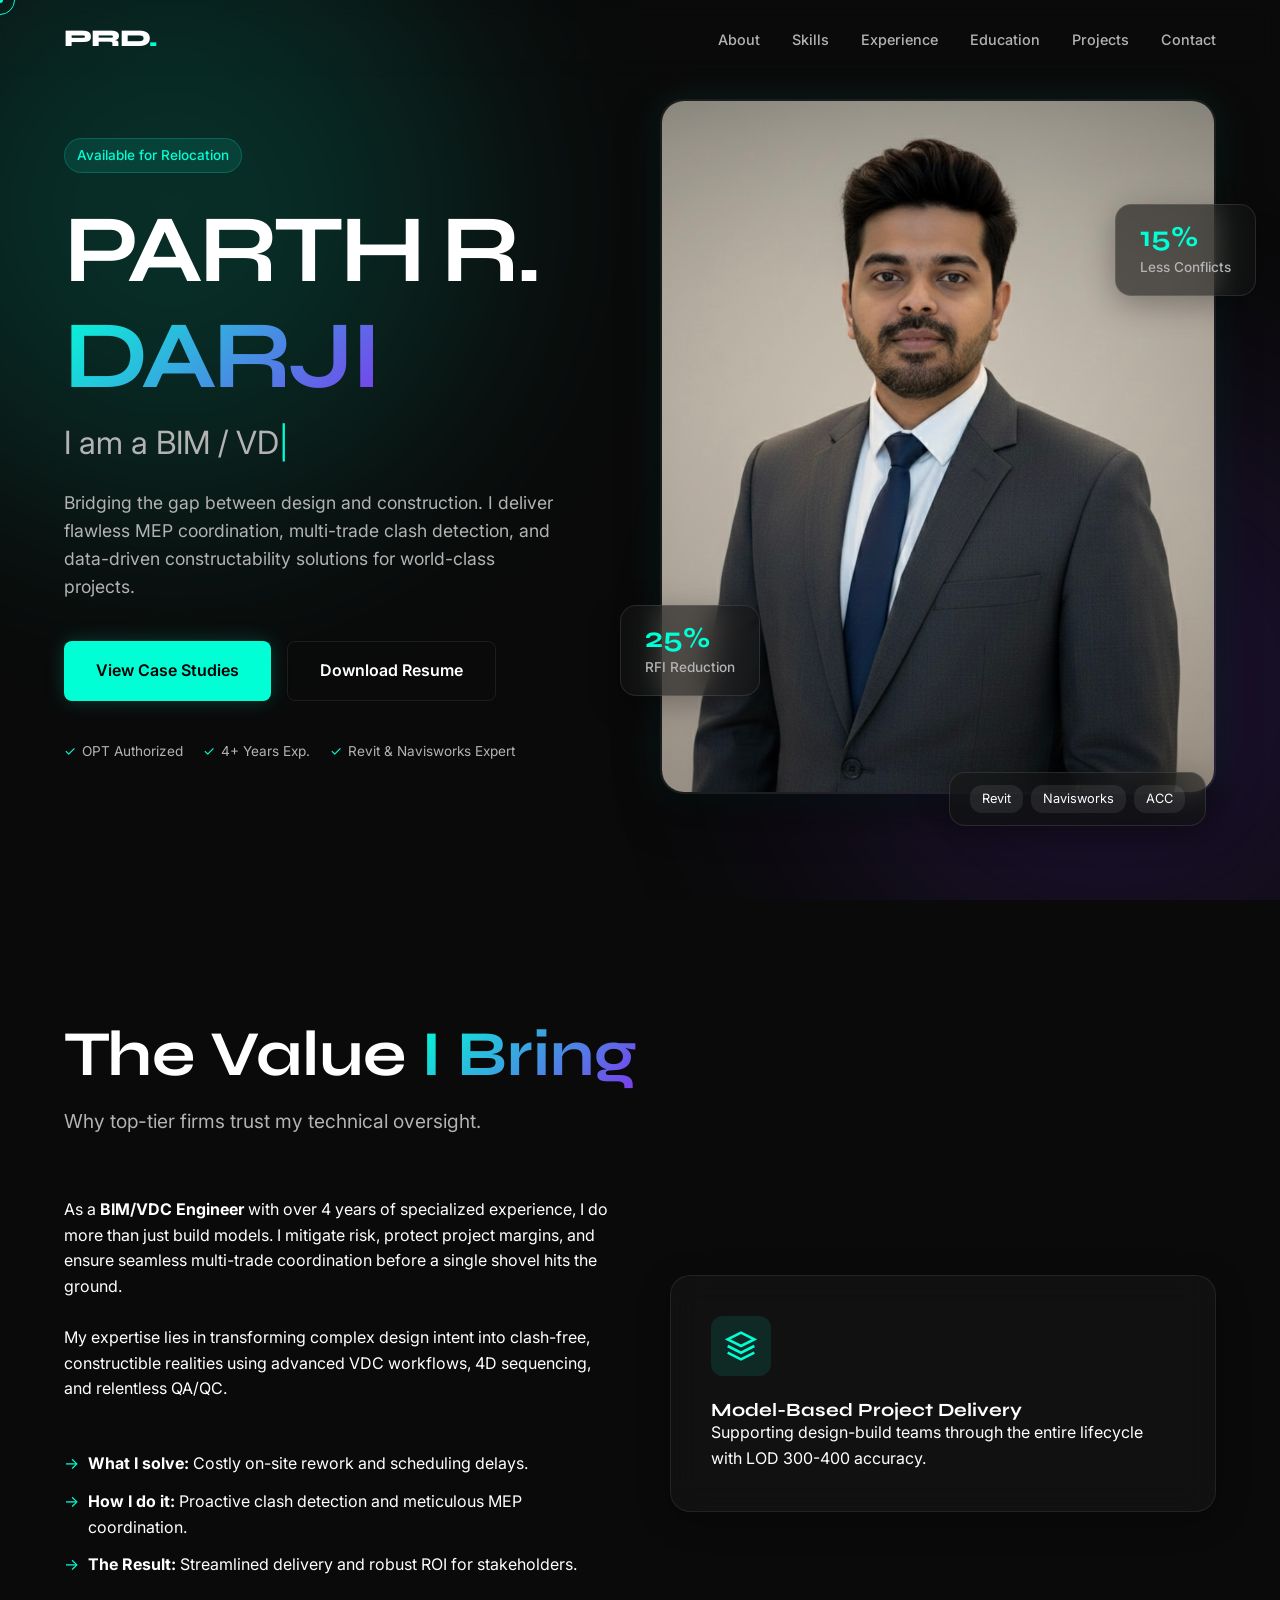
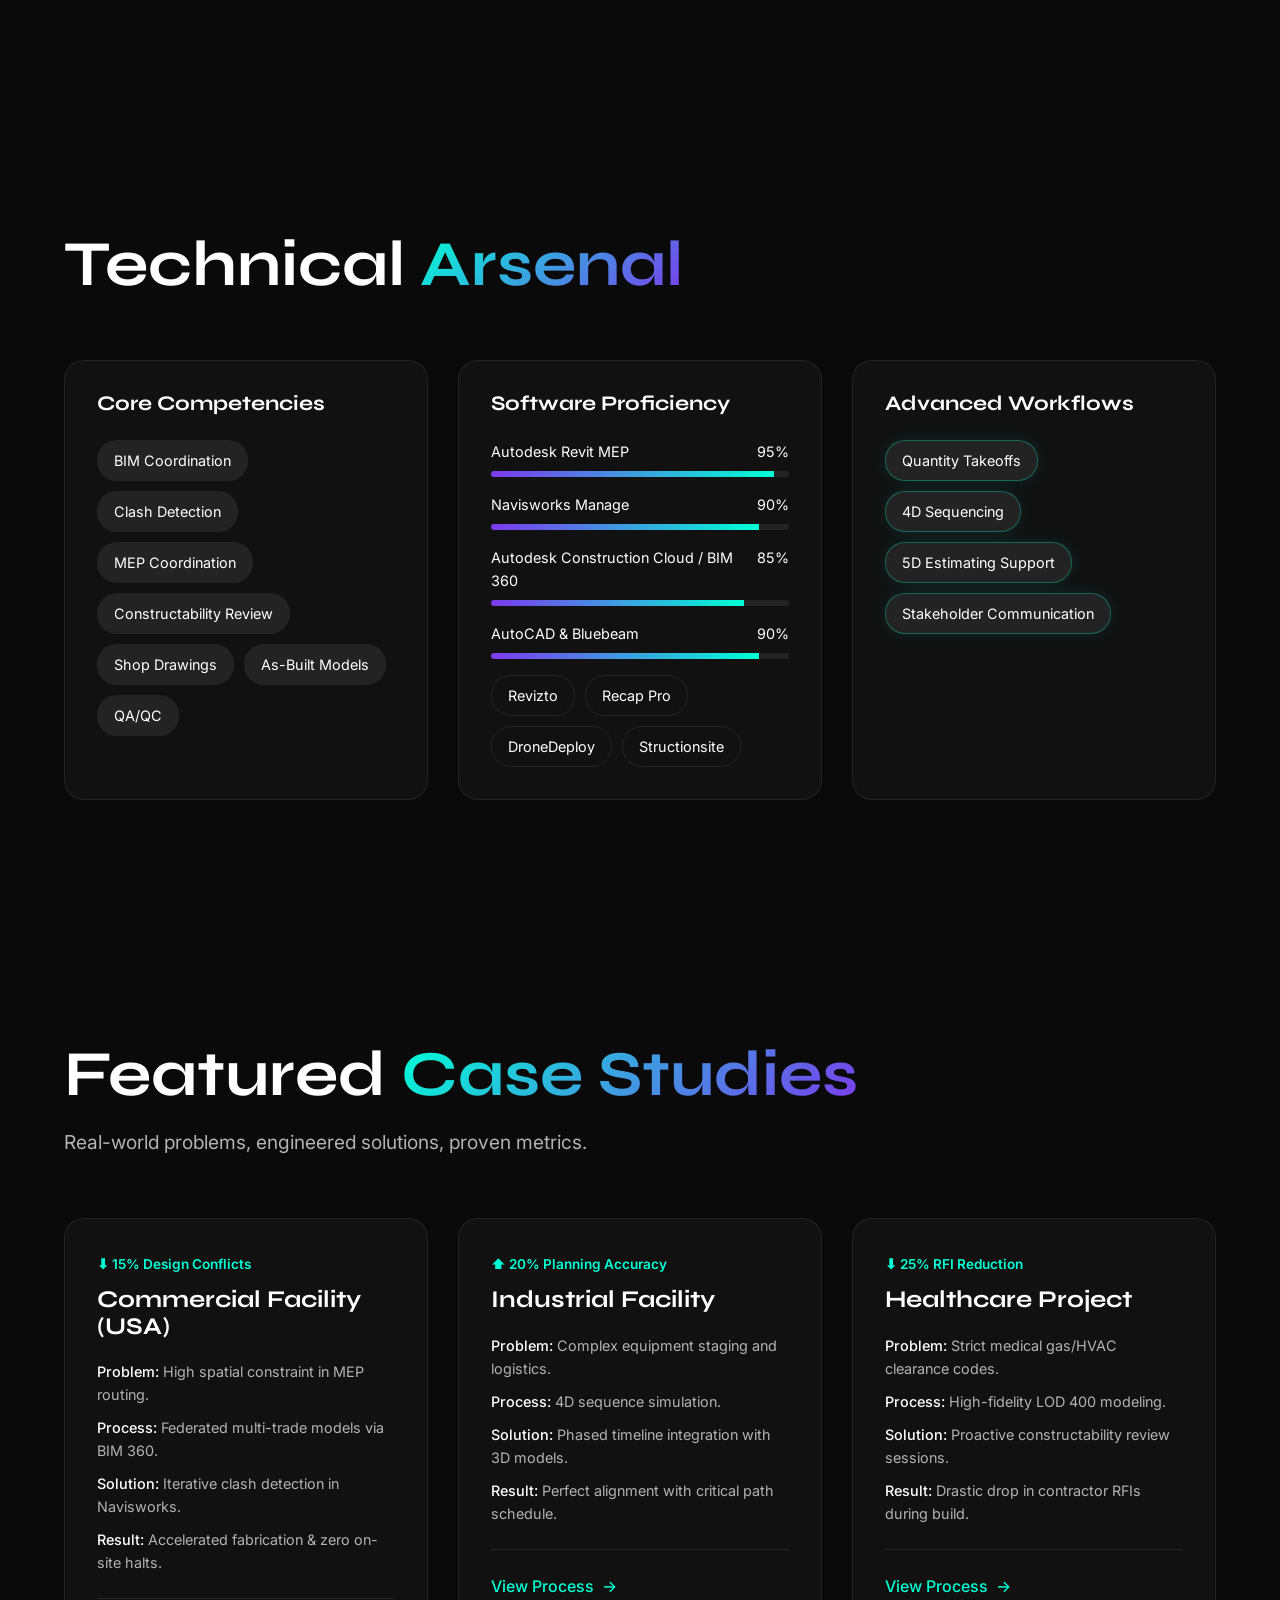
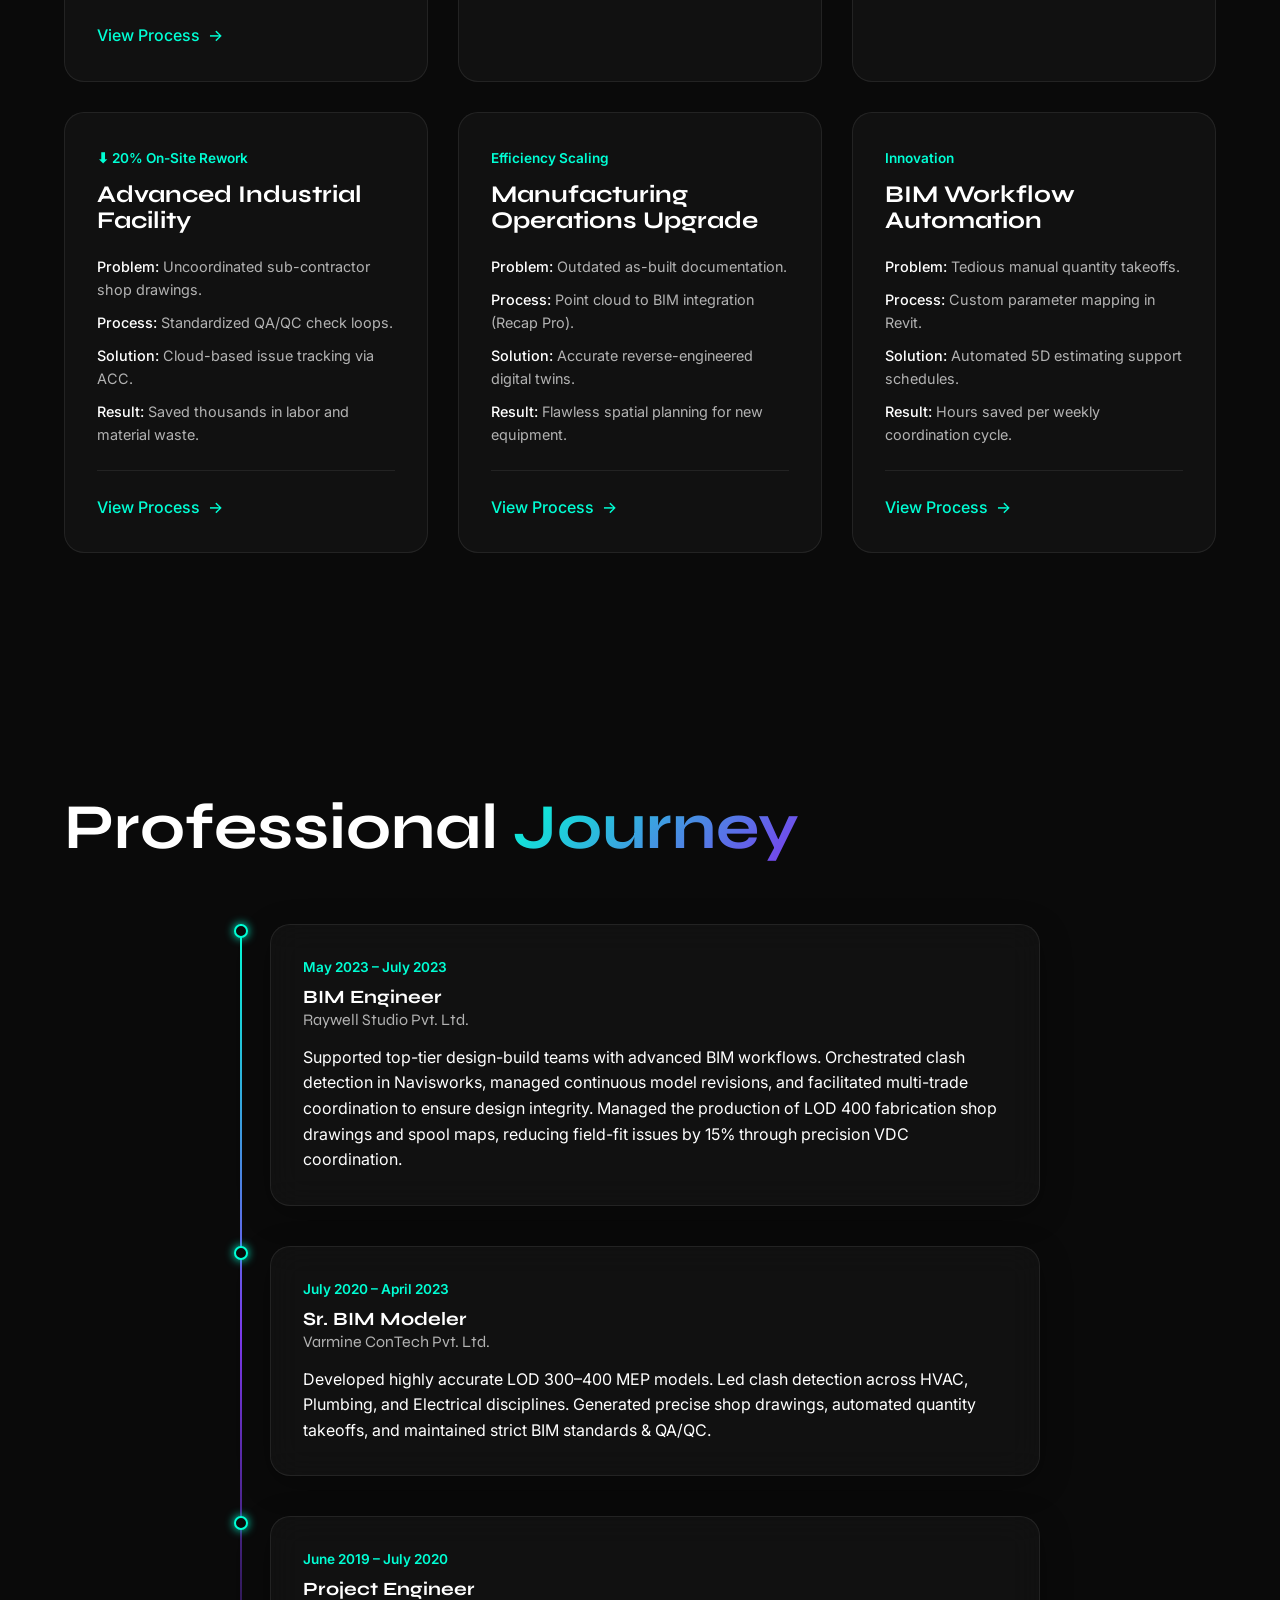
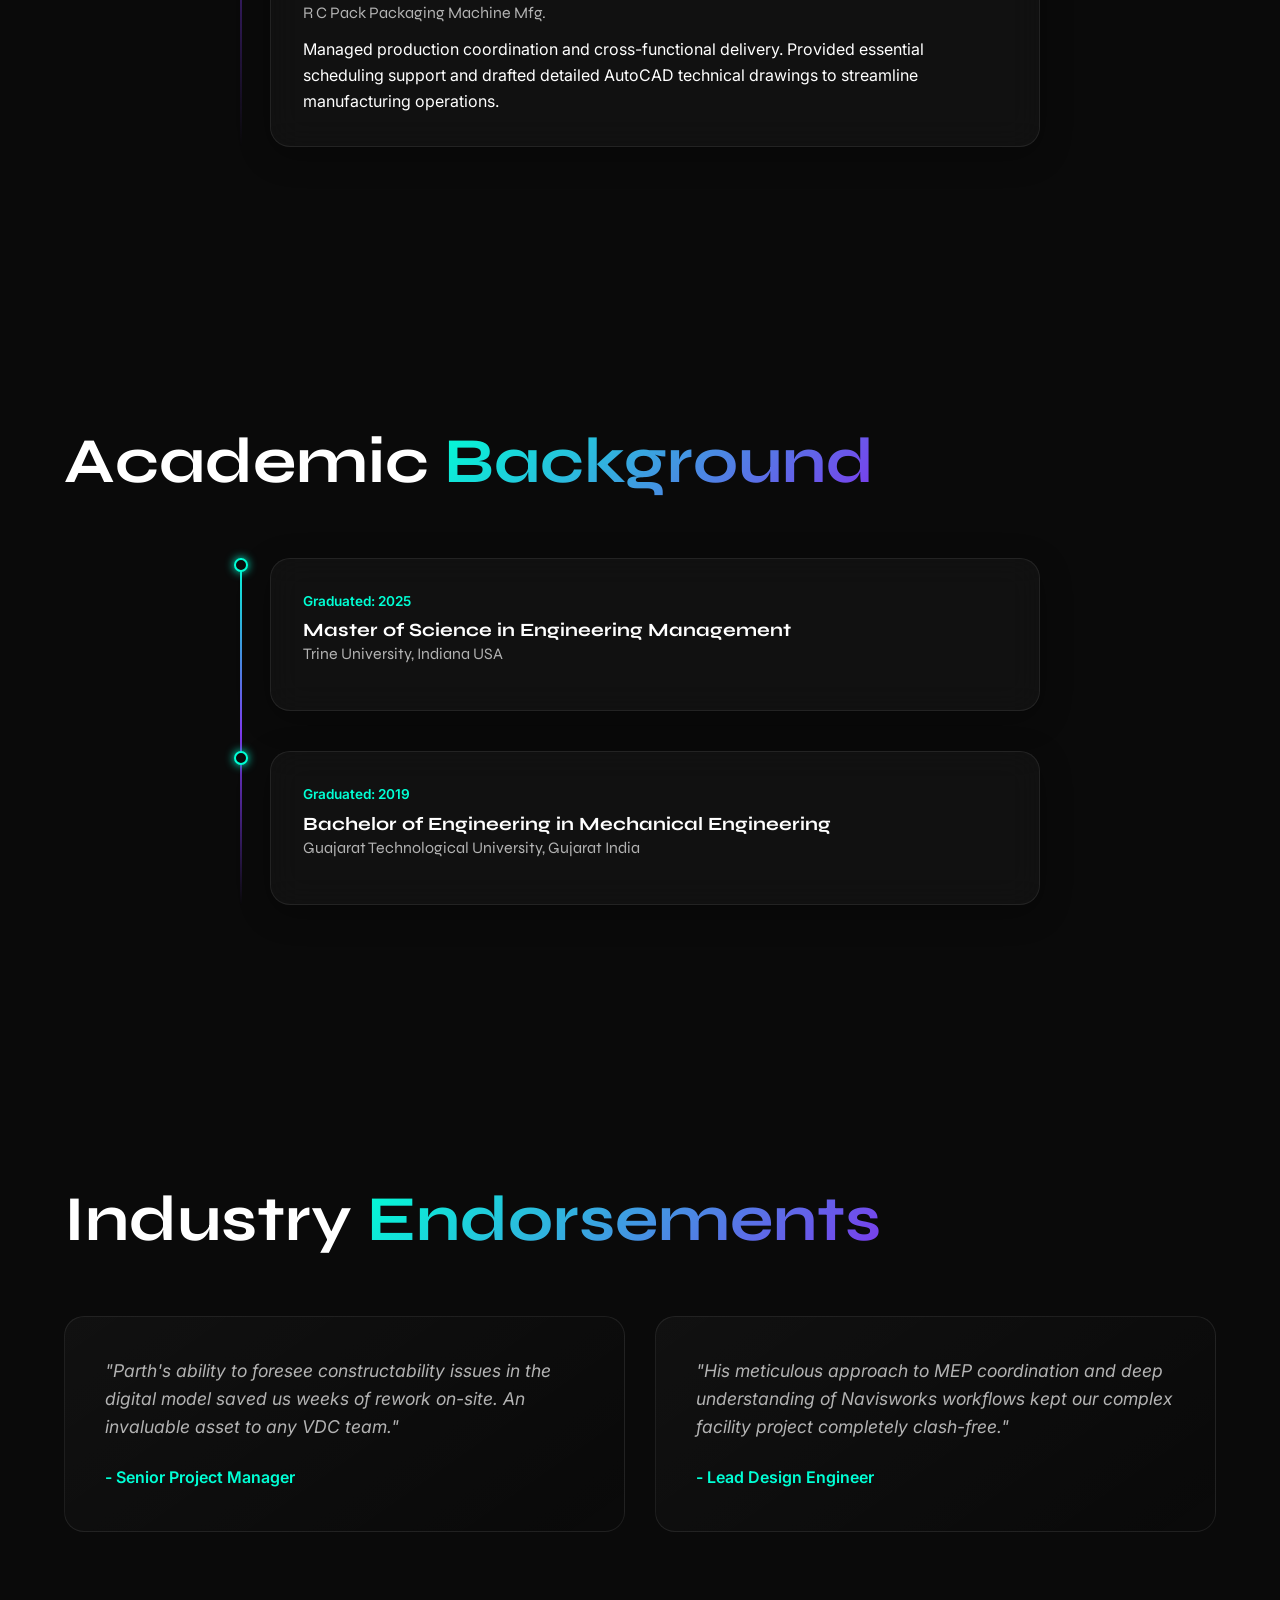
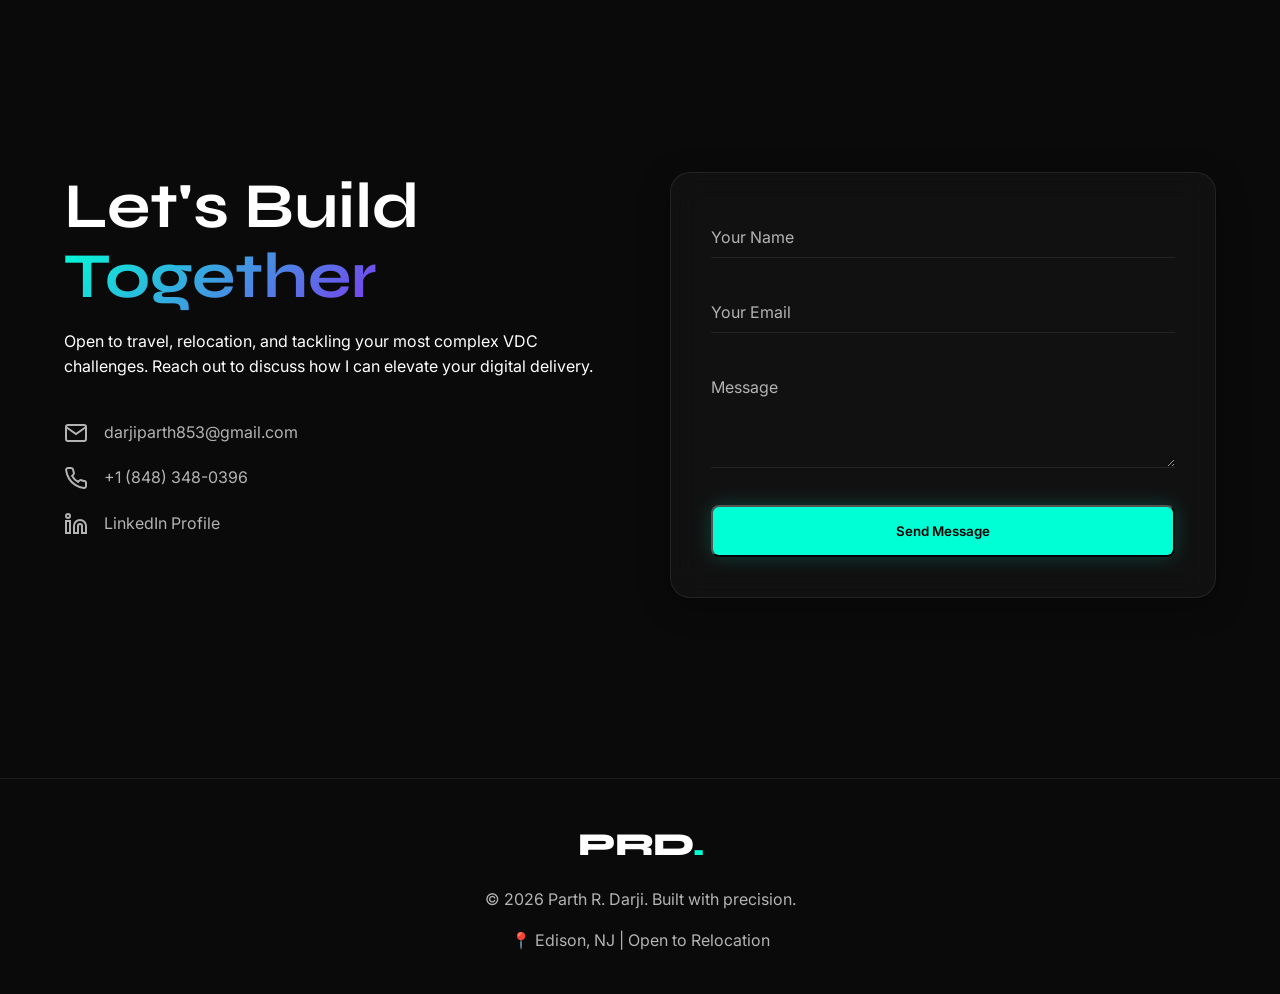
==== commit 05a4319a: "Update index.html" ====
--- a/index.html
+++ b/index.html
@@ -334,17 +334,17 @@
                 <div class="timeline-item reveal">
                     <div class="timeline-dot"></div>
                     <div class="timeline-content glass-panel">
-                        <span class="timeline-date">Graduated: [Year]</span>
-                        <h3>Master of Science in [Your Major]</h3>
-                        <h4>[University Name], [Location]</h4>
+                        <span class="timeline-date">Graduated: 2025</span>
+                        <h3>Master of Science in Engineering Management</h3>
+                        <h4>Trine University, Indiana USA</h4>
                     </div>
                 </div>
                 <div class="timeline-item reveal">
                     <div class="timeline-dot"></div>
                     <div class="timeline-content glass-panel">
-                        <span class="timeline-date">Graduated: [Year]</span>
-                        <h3>Bachelor of Engineering in Civil Engineering</h3>
-                        <h4>[University Name], [Location]</h4>
+                        <span class="timeline-date">Graduated: 2019</span>
+                        <h3>Bachelor of Engineering in Mechanical Engineering</h3>
+                        <h4>Guajarat Technological University, Gujarat India</h4>
                     </div>
                 </div>
             </div>
--- a/style.css
+++ b/style.css
@@ -551,41 +551,6 @@
 .quote { font-size: 1.1rem; font-style: italic; margin-bottom: 24px; color: var(--muted); }
 .author { font-weight: 600; color: var(--primary); }
 
-/* Blog Section */
-.blog-grid {
-    display: grid;
-    grid-template-columns: repeat(auto-fit, minmax(280px, 1fr));
-    gap: 30px;
-}
-
-.blog-card {
-    background: var(--surface);
-    border: 1px solid var(--surface-border);
-    border-radius: 20px;
-    padding: 32px;
-    transition: var(--transition-smooth);
-    display: flex;
-    flex-direction: column;
-}
-
-.blog-card:hover {
-    border-color: rgba(124, 58, 237, 0.4);
-    box-shadow: 0 10px 30px rgba(0,0,0,0.5), 0 0 20px rgba(124,58,237,0.1);
-}
-
-.blog-meta { display: flex; justify-content: space-between; align-items: center; margin-bottom: 20px; font-size: 0.85rem; }
-.blog-date { color: var(--muted); }
-.blog-tag {
-    color: var(--secondary);
-    background: rgba(124, 58, 237, 0.1);
-    padding: 4px 12px;
-    border-radius: 12px;
-    font-weight: 600;
-}
-
-.blog-card h3 { margin-bottom: 16px; font-size: 1.3rem; line-height: 1.4; }
-.blog-card p { color: var(--muted); font-size: 0.95rem; margin-bottom: 24px; flex-grow: 1; }
-.blog-card .btn-text { margin-top: auto; }
 
 /* Contact Section */
 .contact-container { display: grid; grid-template-columns: 1fr 1fr; gap: 60px; align-items: start; }
